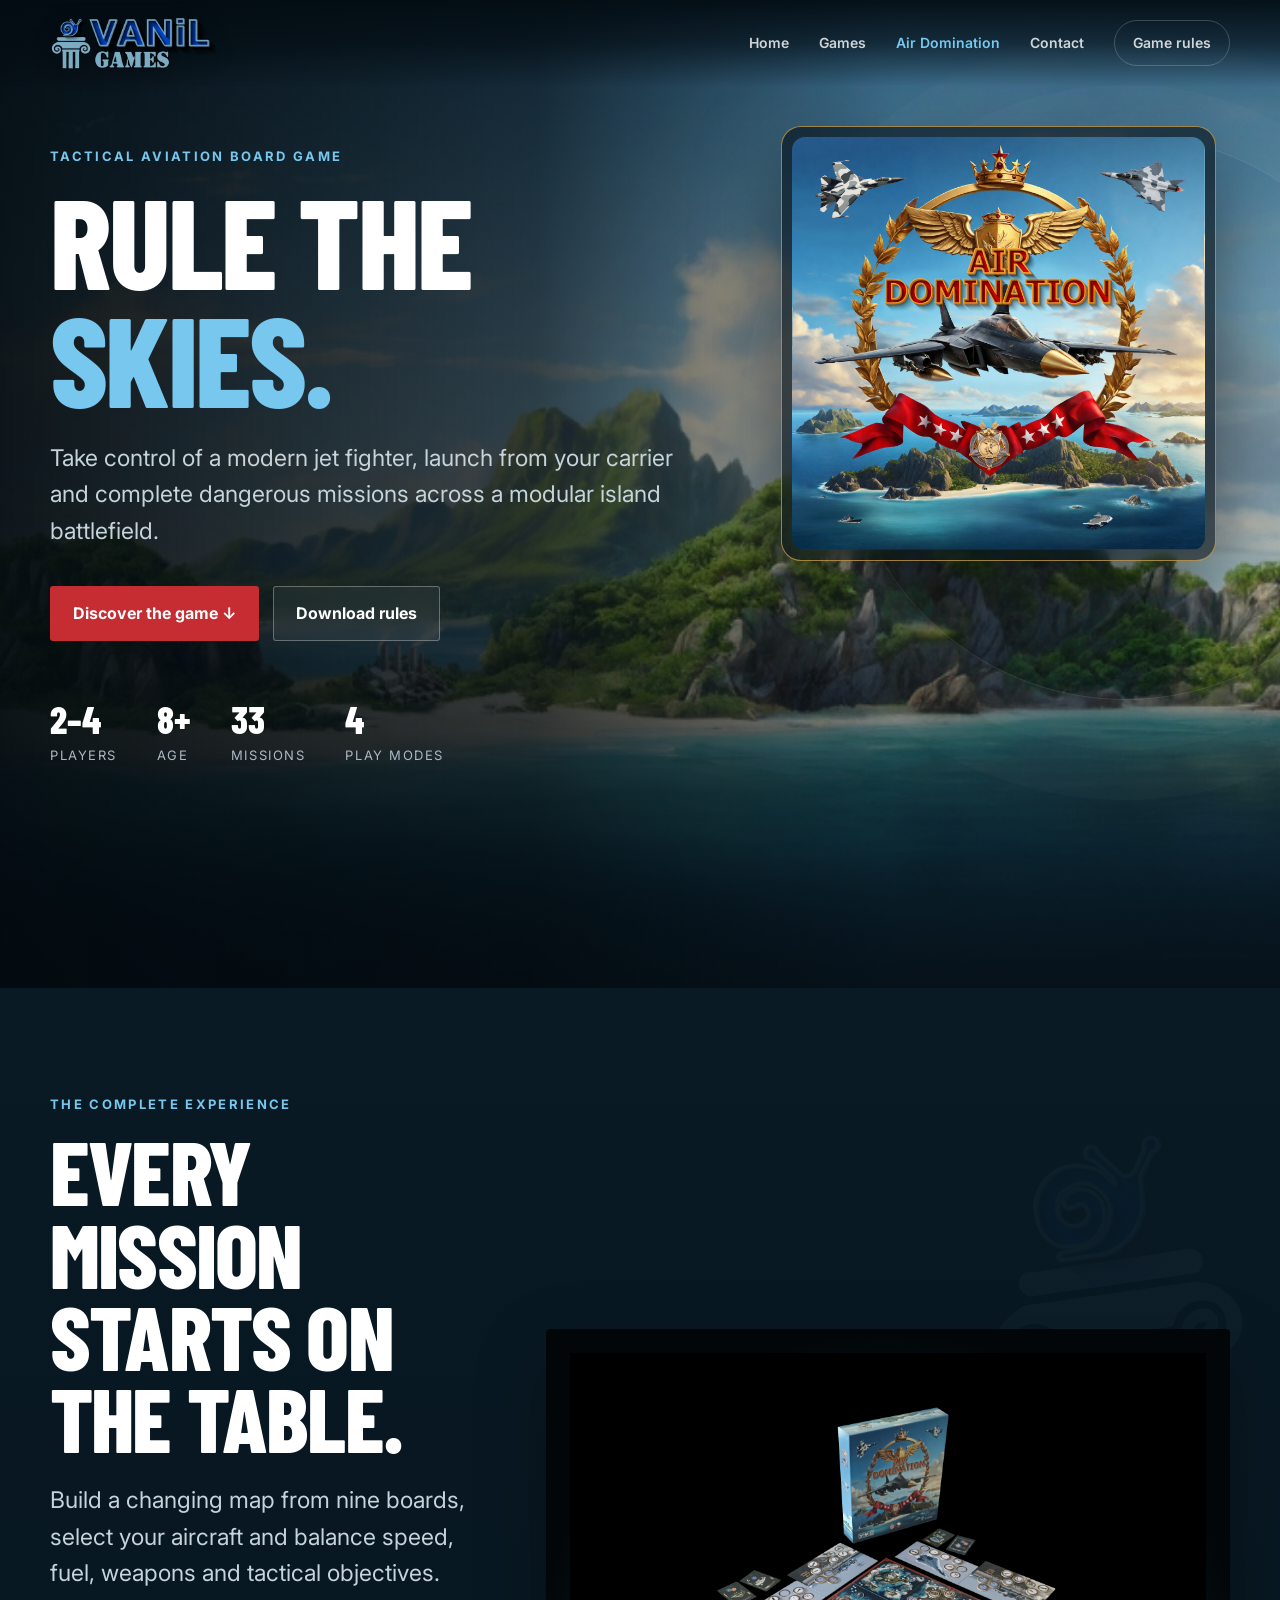
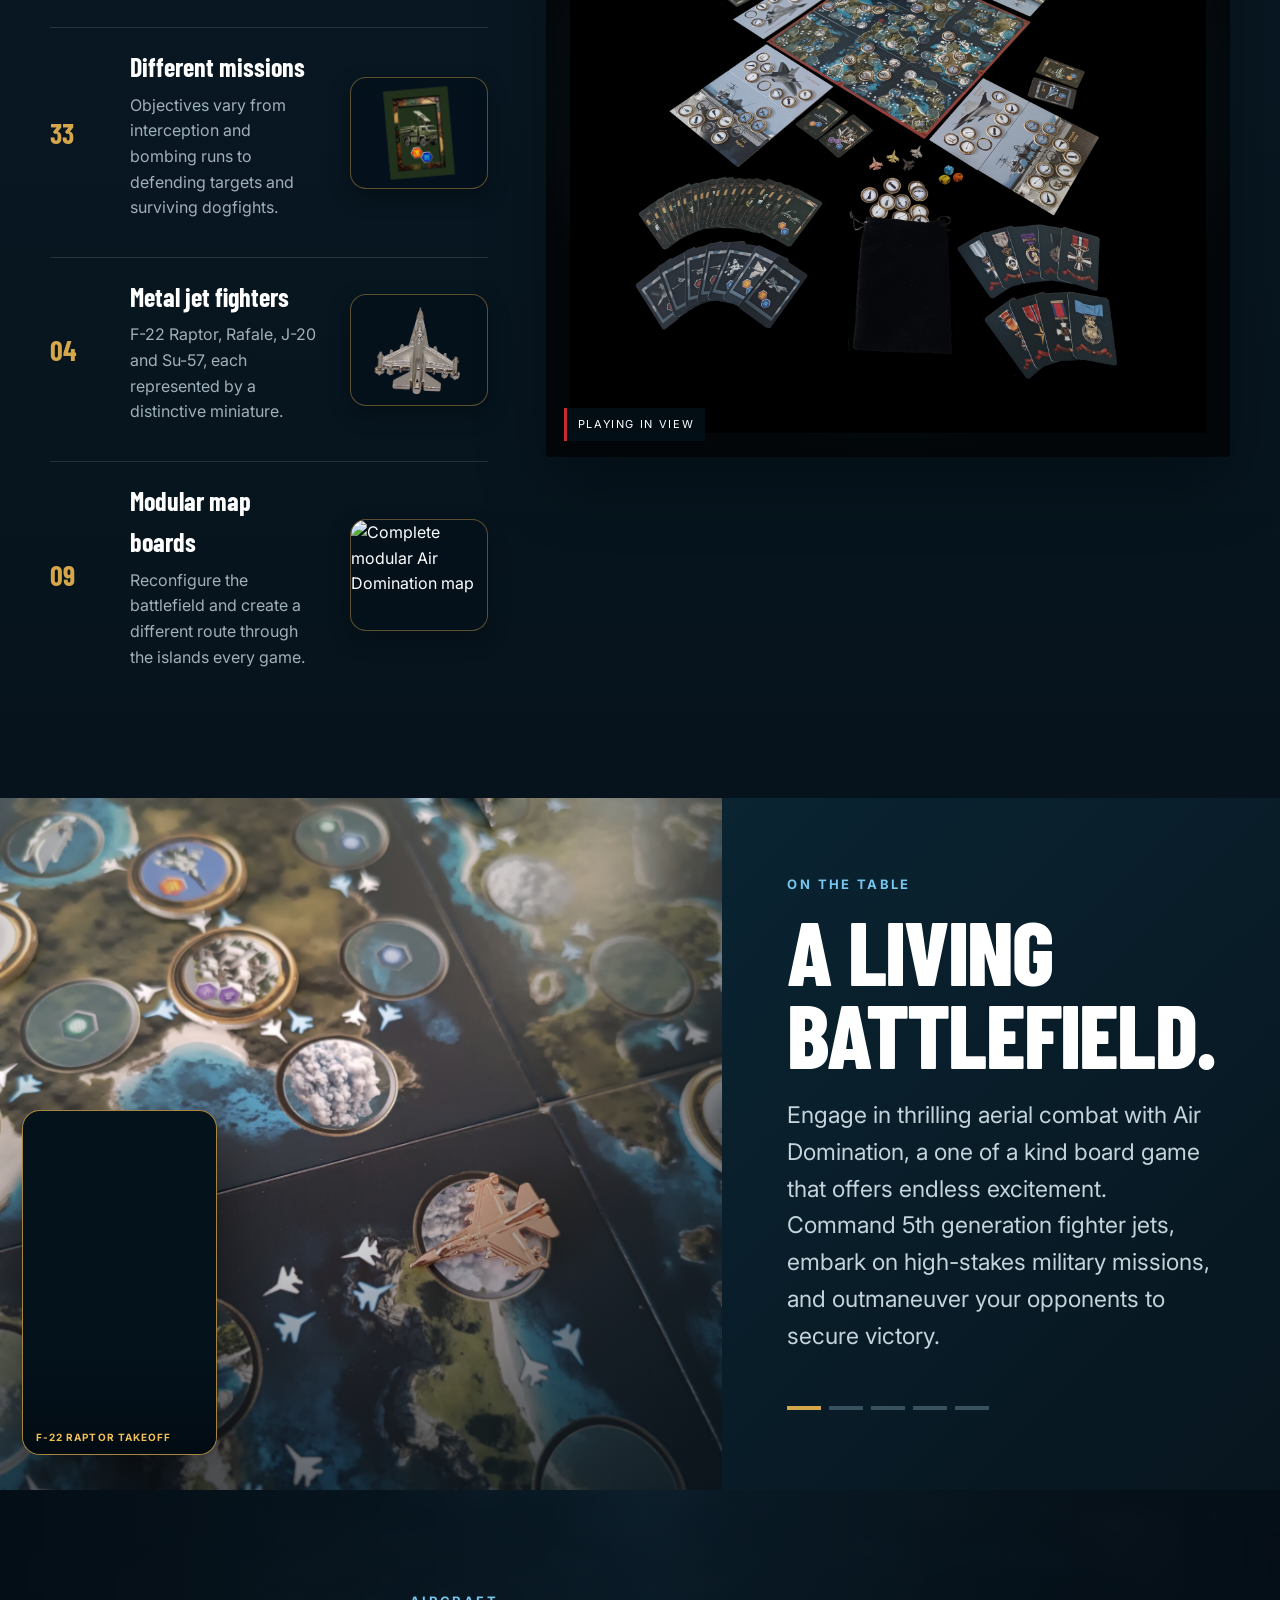
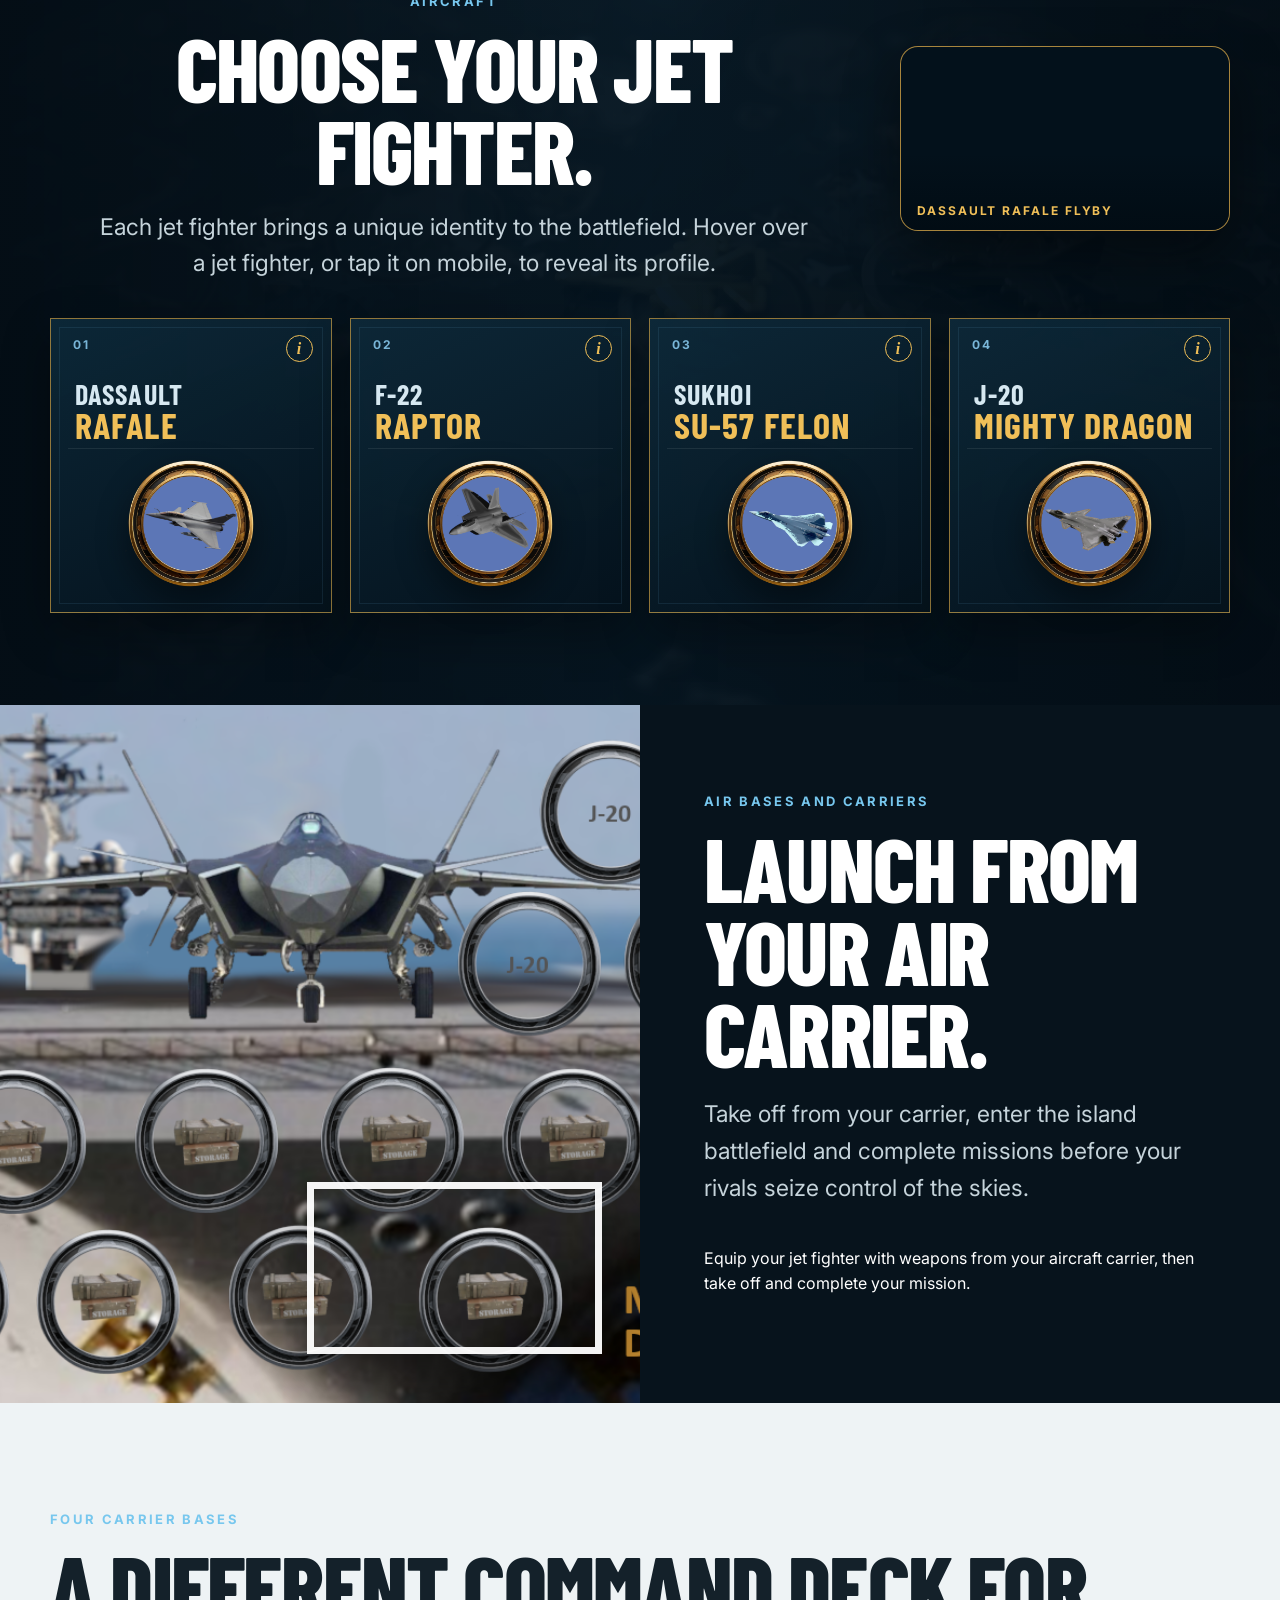
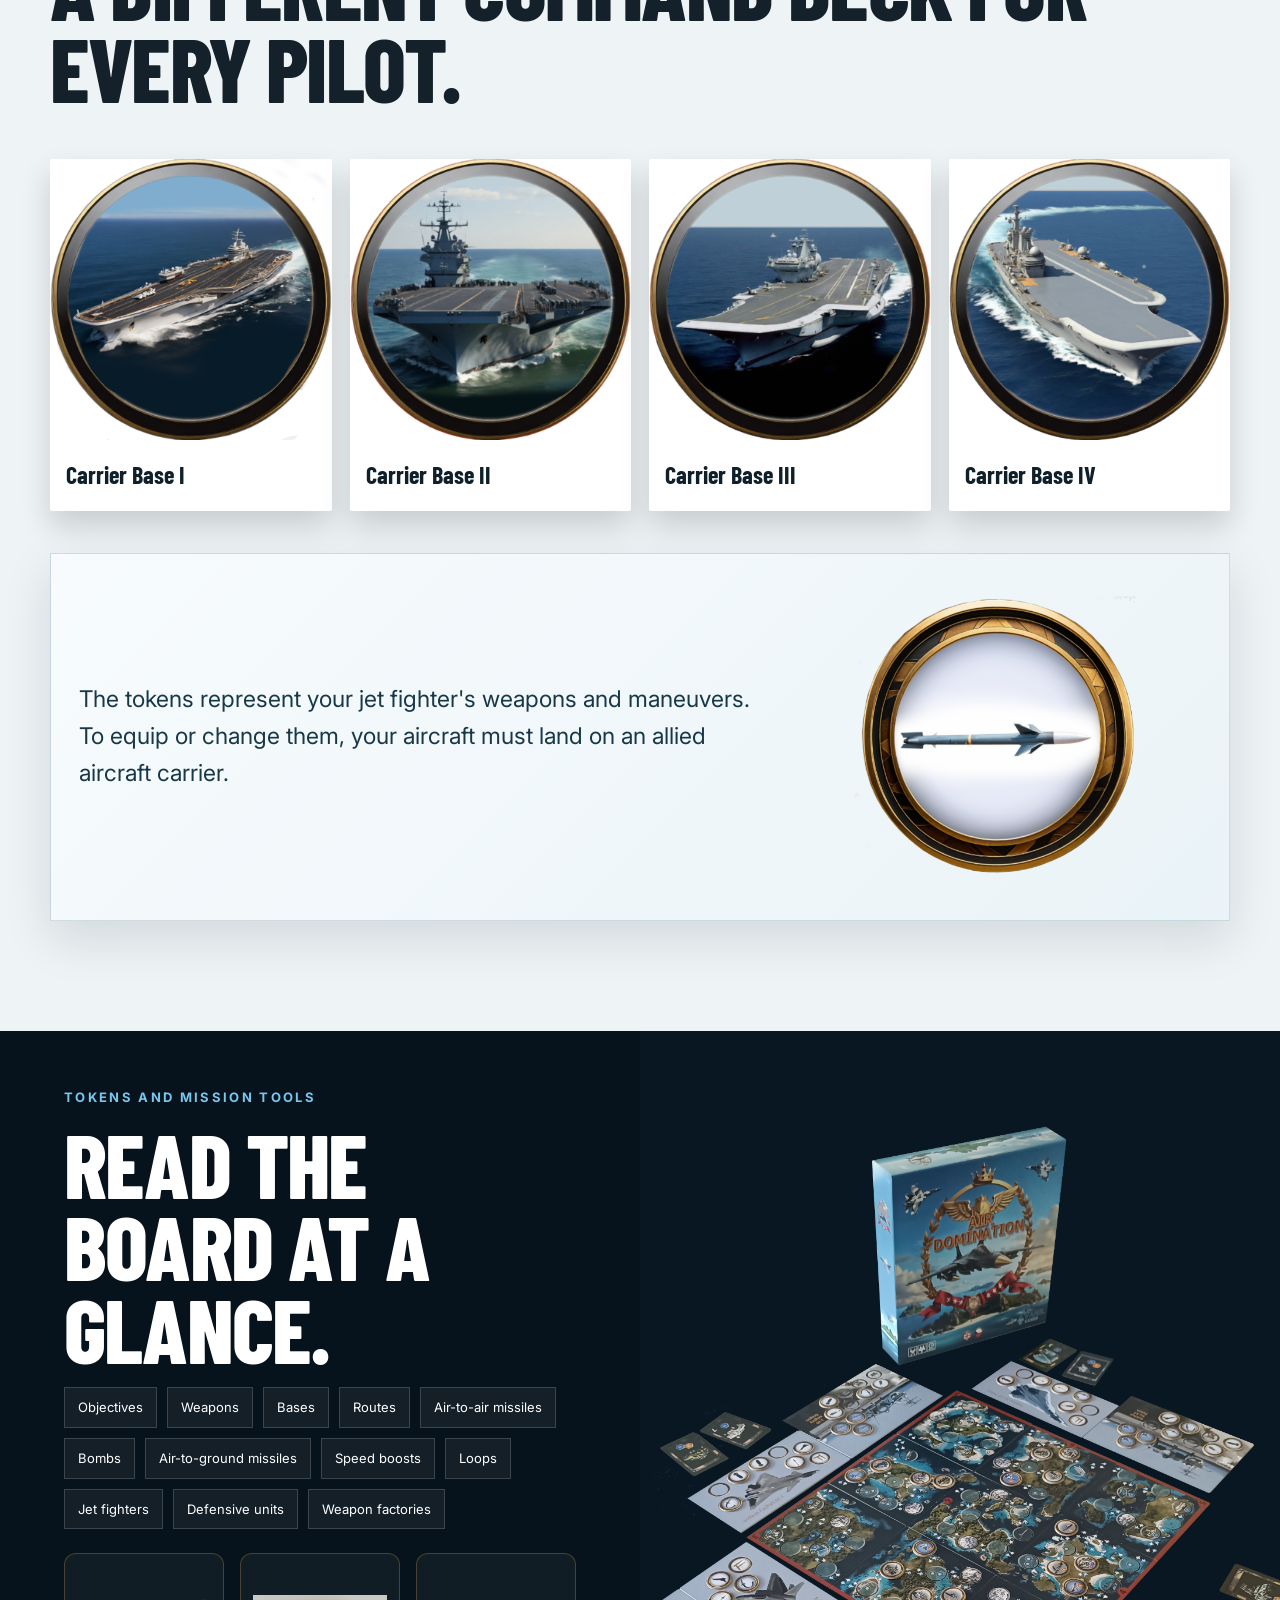
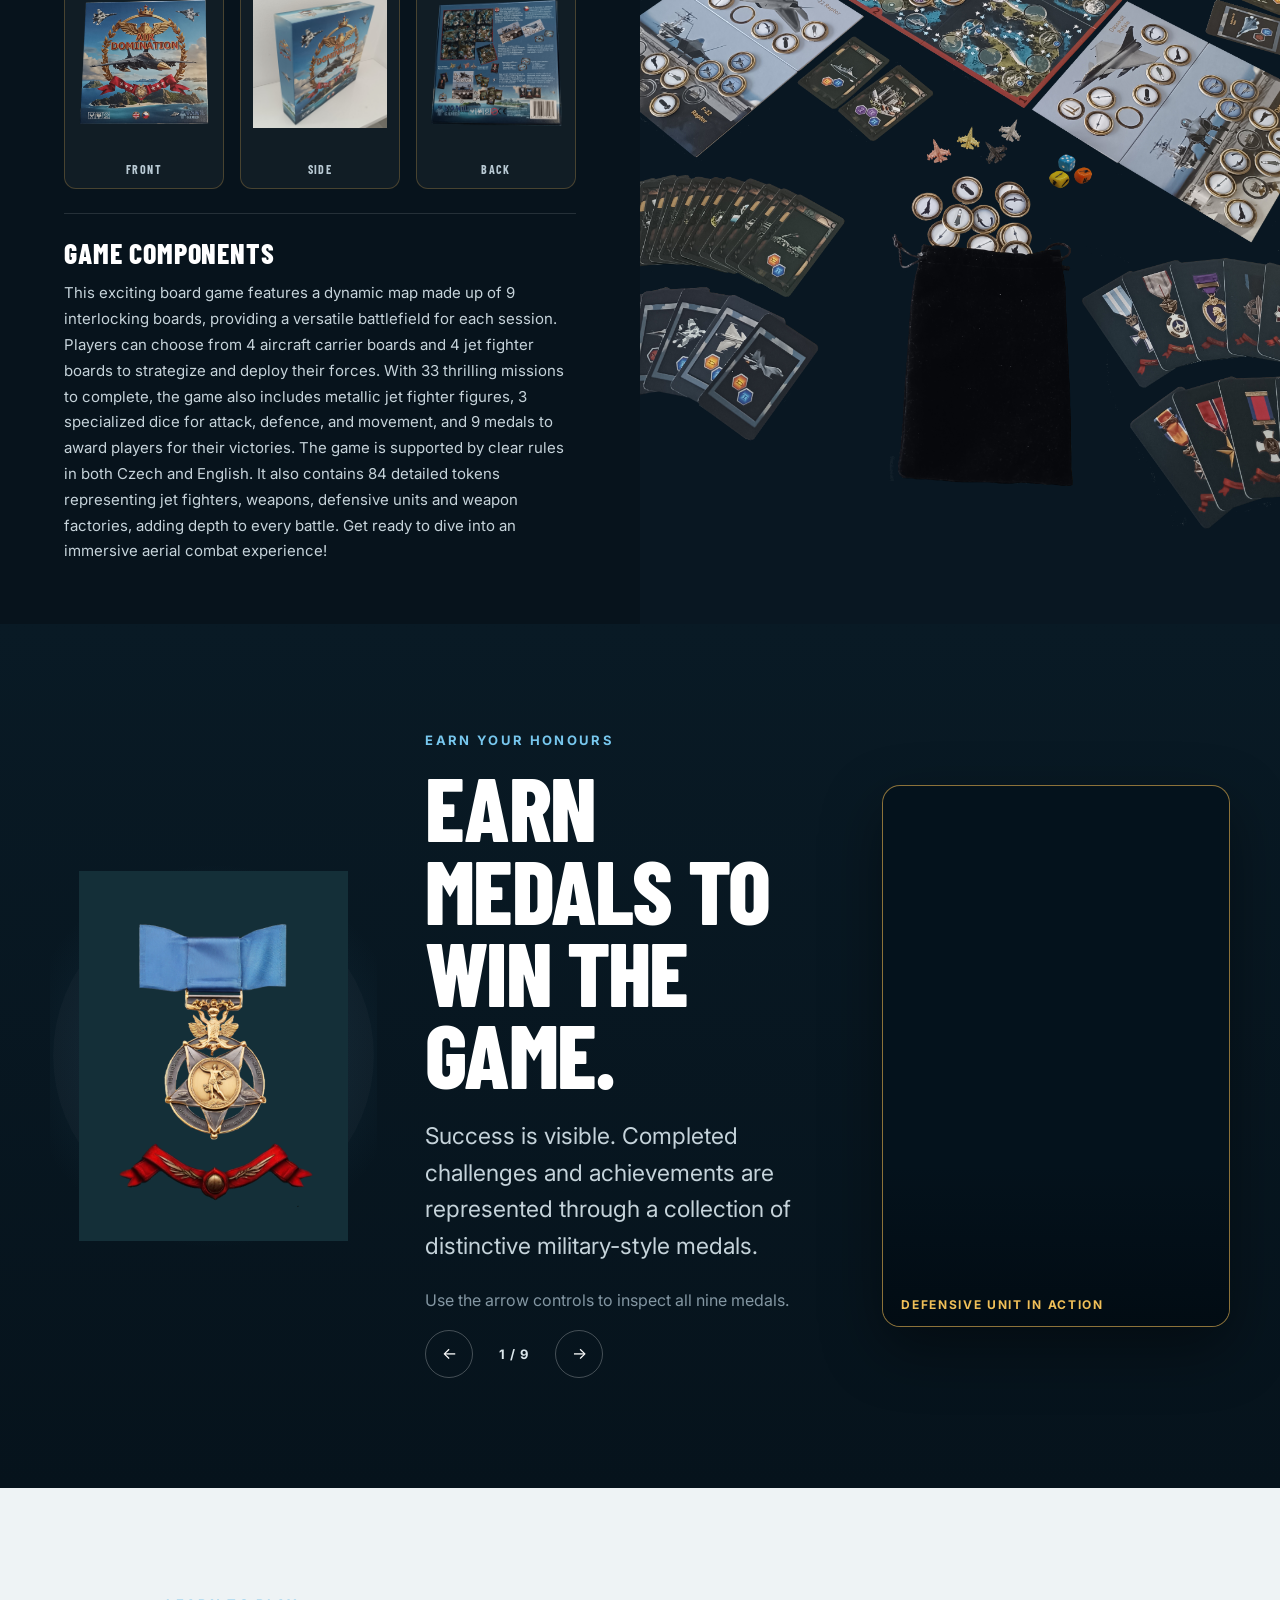
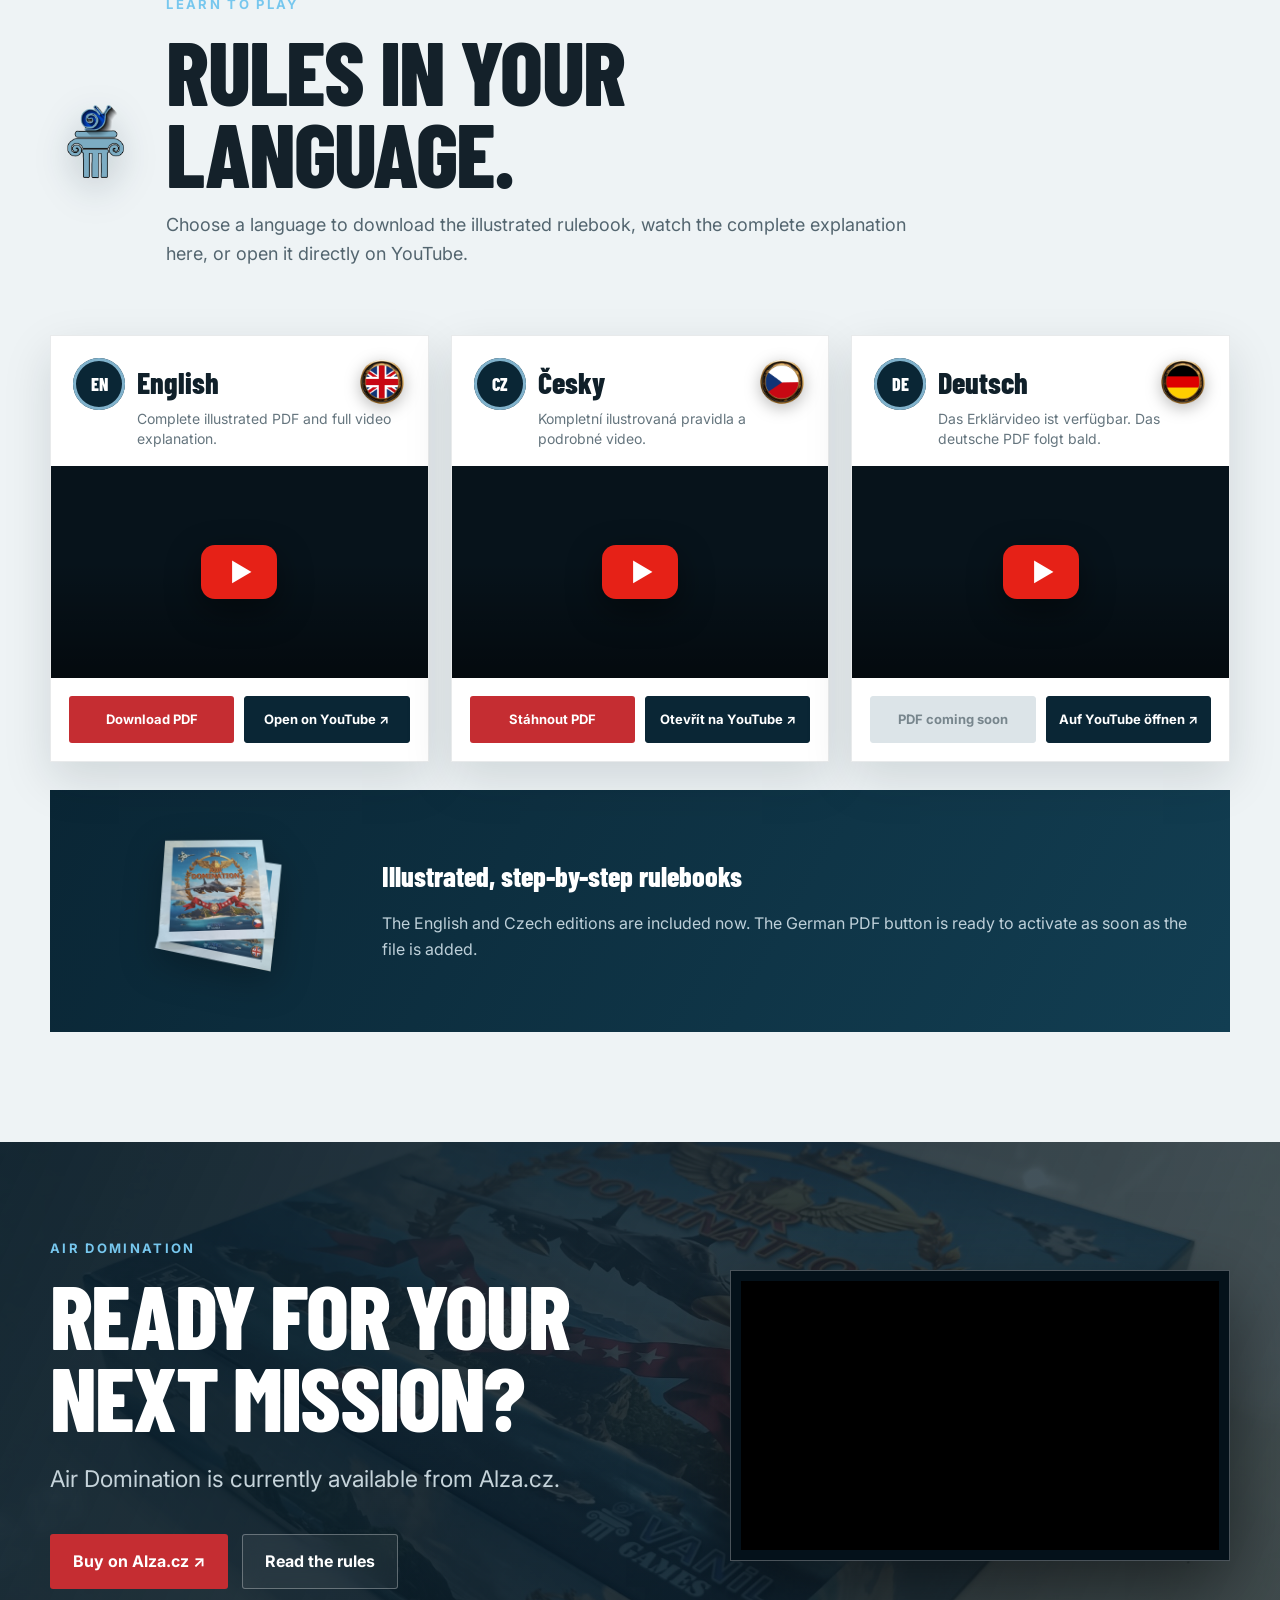
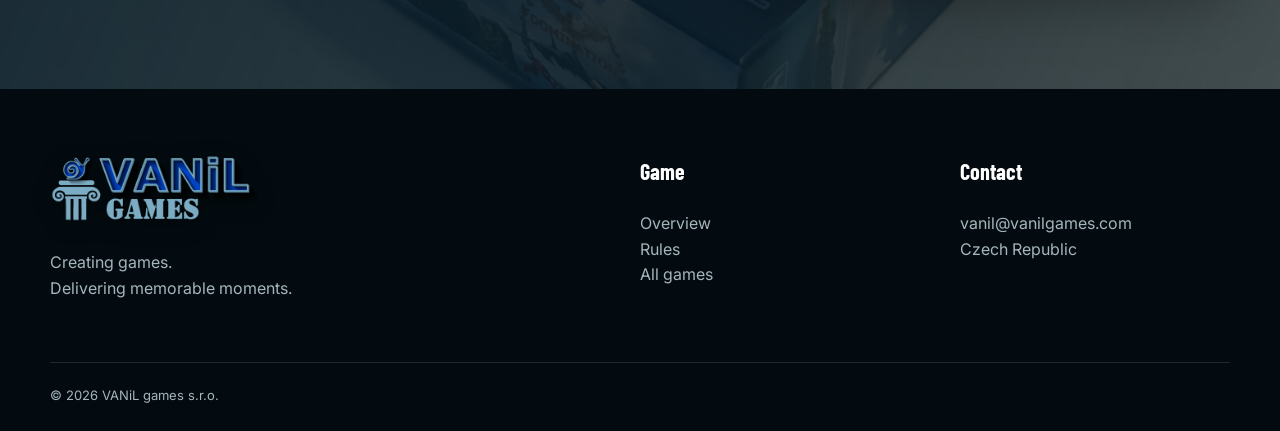
==== air-domination.html @ 3bc26226 "First version of VANiL Games website" ====
<!doctype html><html lang="en"><head><meta charset="utf-8"><meta name="viewport" content="width=device-width,initial-scale=1"><meta name="description" content="Air Domination tactical aviation board game by VANiL Games."><title>Air Domination — VANiL Games</title><link rel="stylesheet" href="styles.css"><script defer src="script.js"></script></head><body>
<header class="site-header"><nav class="nav container"><a class="brand" href="index.html" aria-label="VANiL Games home"><img class="brand-logo" src="assets/images/vanil-logo-wide.png" alt="VANiL Games"></a><button class="menu-toggle" aria-label="Open menu">☰</button><div class="nav-links"><a href="index.html">Home</a><a href="games.html">Games</a><a class="active" href="air-domination.html">Air Domination</a><a href="contact.html">Contact</a><a class="nav-cta" href="#rules">Game rules</a></div></nav></header>
<main>
<section class="hero air-hero"><div class="hero-bg"><img src="assets/images/efko-side-flight.png" alt="Air Domination island flight artwork"></div><div class="hero-cover-frame reveal"><img src="assets/images/cover-air-domination.png" alt="Air Domination game logo and cover artwork"></div><div class="container hero-inner"><div class="hero-copy reveal"><div class="eyebrow">Tactical aviation board game</div><h1 class="display xl">Rule the <span>skies.</span></h1><p class="lead">Take control of a modern jet fighter, launch from your carrier and complete dangerous missions across a modular island battlefield.</p><div class="actions"><a class="btn btn-primary" href="#experience">Discover the game ↓</a><a class="btn btn-ghost" href="#rules">Download rules</a></div><div class="hero-stats"><div class="hero-stat"><strong>2–4</strong><span>Players</span></div><div class="hero-stat"><strong>8+</strong><span>Age</span></div><div class="hero-stat"><strong>33</strong><span>Missions</span></div><div class="hero-stat"><strong>4</strong><span>Play modes</span></div></div></div></div></section>

<section class="section dark" id="experience"><img class="section-watermark" src="assets/images/vanil-logo-icon.png" alt=""><div class="container"><div class="split"><div class="reveal"><div class="eyebrow">The complete experience</div><h2 class="display lg">Every mission starts on the table.</h2><p class="lead">Build a changing map from nine boards, select your aircraft and balance speed, fuel, weapons and tactical objectives.</p><div class="numbered-list"><div class="numbered-item"><strong>33</strong><div><h3>Different missions</h3><p>Objectives vary from interception and bombing runs to defending targets and surviving dogfights.</p></div><div class="stat-visual mission-visual" aria-label="Rotating Air Domination mission card"><img class="mission-card-spin" src="assets/images/mission-card-20.png" alt="Air Domination mission card"></div></div><div class="numbered-item"><strong>04</strong><div><h3>Metal jet fighters</h3><p>F-22 Raptor, Rafale, J-20 and Su-57, each represented by a distinctive miniature.</p></div><div class="stat-visual jet-rotator" aria-label="Four metal jet fighter miniatures"><img class="stat-frame active" src="assets/images/jet-gold.png" alt="Gold metal jet fighter"><img class="stat-frame" src="assets/images/jet-silver.png" alt="Silver metal jet fighter"><img class="stat-frame" src="assets/images/jet-bronze.png" alt="Bronze metal jet fighter"><img class="stat-frame" src="assets/images/jet-black.png" alt="Black metal jet fighter"></div></div><div class="numbered-item"><strong>09</strong><div><h3>Modular map boards</h3><p>Reconfigure the battlefield and create a different route through the islands every game.</p></div><div class="stat-visual map-visual"><img src="assets/images/full-map-extract.png" alt="Complete modular Air Domination map"></div></div></div></div><div class="video-stage reveal"><video data-autoplay muted loop playsinline poster="assets/images/full-game.png"><source src="assets/video/air-domination-mix.mp4" type="video/mp4"></video></div></div></div></section>

<section class="gallery-section"><div class="gallery-grid"><div class="slider" aria-label="Air Domination photo gallery"><div class="slide active"><img src="assets/images/gallery-1.jpg" alt="Air Domination board detail"></div><div class="slide"><img src="assets/images/gallery-2.jpg" alt="Air Domination jet fighters"></div><div class="slide"><img src="assets/images/gallery-3.jpg" alt="Air Domination aircraft encounter"></div><div class="slide"><img src="assets/images/gallery-4.jpg" alt="Air Domination map close-up"></div><div class="slide"><img src="assets/images/gallery-5.jpg" alt="Air Domination aircraft close-up"></div><div class="battlefield-video-overlay"><video data-autoplay muted loop playsinline aria-label="Air Domination defensive unit animation"><source src="assets/video/defensive-unit.mp4" type="video/mp4"></video><span>F-22 Raptor Takeoff</span></div></div><div class="gallery-copy"><div class="eyebrow">On the table</div><h2 class="display lg">A living battlefield.</h2><p class="lead">Engage in thrilling aerial combat with Air Domination, a one of a kind board game that offers endless excitement. Command 5th generation fighter jets, embark on high-stakes military missions, and outmaneuver your opponents to secure victory.</p><div class="dots"><button class="dot active" aria-label="Photo 1"></button><button class="dot" aria-label="Photo 2"></button><button class="dot" aria-label="Photo 3"></button><button class="dot" aria-label="Photo 4"></button><button class="dot" aria-label="Photo 5"></button></div></div></div></section>

<section class="fighter-section" aria-labelledby="fighter-title"><div class="fighter-backdrop"><img src="assets/images/gallery-3.jpg" alt="Metal fighter aircraft facing each other on the Air Domination board"></div><div class="container fighter-inner"><div class="fighter-heading-row"><div class="fighter-heading reveal"><div class="eyebrow">Aircraft</div><h2 class="display lg" id="fighter-title">Choose your jet fighter.</h2><p class="lead">Each jet fighter brings a unique identity to the battlefield. Hover over a jet fighter, or tap it on mobile, to reveal its profile.</p></div><div class="fighter-heading-video reveal"><video data-autoplay muted loop playsinline aria-label="Air Domination fighter aircraft video"><source src="assets/video/aircraft.mp4" type="video/mp4"></video><span>Dassault Rafale Flyby</span></div></div><div class="fighter-grid">
<article class="fighter-card reveal" tabindex="0"><span class="fighter-number">01</span><h3>Dassault<br><strong>Rafale</strong></h3><span class="fighter-info" aria-hidden="true">i</span><div class="fighter-token"><img src="assets/images/fighter-token-rafale.png" alt="Dassault Rafale token"></div><div class="fighter-profile"><h4>Dassault Rafale</h4><p>The French Dassault Rafale is a versatile fourth-generation+ multirole fighter aircraft. Renowned for its agility, precision and operational flexibility, it excels in air and ground operations and is a strong player in modern warfare.</p></div></article>
<article class="fighter-card reveal" tabindex="0"><span class="fighter-number">02</span><h3>F-22<br><strong>Raptor</strong></h3><span class="fighter-info" aria-hidden="true">i</span><div class="fighter-token"><img src="assets/images/fighter-token-f22.png" alt="F-22 Raptor token"></div><div class="fighter-profile"><h4>F-22 Raptor</h4><p>The American F-22 Raptor is an unrivalled stealth fighter, known for exceptional manoeuvrability, sustained supersonic flight and superior avionics. It is proficient in air and ground combat and a symbol of fifth-generation superiority.</p></div></article>
<article class="fighter-card reveal" tabindex="0"><span class="fighter-number">03</span><h3>Sukhoi<br><strong>Su-57 Felon</strong></h3><span class="fighter-info" aria-hidden="true">i</span><div class="fighter-token"><img src="assets/images/fighter-token-su57.png" alt="Sukhoi Su-57 token"></div><div class="fighter-profile"><h4>Sukhoi Su-57 Felon</h4><p>The Russian Sukhoi Su-57 Felon brings advanced stealth technology, supercruise and superior manoeuvrability to the battlefield. This fifth-generation machine is designed for a wide range of missions and is a potent adversary.</p></div></article>
<article class="fighter-card reveal" tabindex="0"><span class="fighter-number">04</span><h3>J-20<br><strong>Mighty Dragon</strong></h3><span class="fighter-info" aria-hidden="true">i</span><div class="fighter-token"><img src="assets/images/fighter-token-j20.png" alt="J-20 Mighty Dragon token"></div><div class="fighter-profile"><h4>J-20 Mighty Dragon</h4><p>The Chinese J-20 Mighty Dragon combines stealth, high speed and advanced avionics. Designed to compete with the best in the air, this fifth-generation fighter is a symbol of the growing strength of the Chinese Air Force.</p></div></article>
</div></div></section>

<section class="feature-slice reverse carrier-launch-slice"><div class="slice-copy"><div class="eyebrow">Air bases and carriers</div><h2 class="display lg">Launch from your air carrier.</h2><p class="lead">Take off from your carrier, enter the island battlefield and complete missions before your rivals seize control of the skies.</p><p>Equip your jet fighter with weapons from your aircraft carrier, then take off and complete your mission.</p></div><div class="slice-media carrier-gallery-wrap"><div class="carrier-gallery" aria-label="Aircraft carrier command boards"><img class="carrier-gallery-image active" src="assets/images/carrier-deck-j20.png" alt="J-20 Mighty Dragon aircraft carrier board"><img class="carrier-gallery-image" src="assets/images/carrier-deck-rafale.png" alt="Dassault Rafale aircraft carrier board"><img class="carrier-gallery-image" src="assets/images/carrier-deck-su57.png" alt="Sukhoi Su-57 aircraft carrier board"><img class="carrier-gallery-image" src="assets/images/carrier-deck-f22.png" alt="F-22 Raptor aircraft carrier board"></div><div class="floating-video"><video data-autoplay muted loop playsinline><source src="assets/video/carriers.mp4" type="video/mp4"></video></div></div></section>

<section class="section light"><div class="container"><div class="eyebrow">Four carrier bases</div><h2 class="display lg">A different command deck for every pilot.</h2><div class="carrier-grid"><article class="carrier-card reveal"><img src="assets/images/carrier-1.png" alt="Carrier base one"><div><h3>Carrier Base I</h3></div></article><article class="carrier-card reveal"><img src="assets/images/carrier-2.jpg" alt="Carrier base two"><div><h3>Carrier Base II</h3></div></article><article class="carrier-card reveal"><img src="assets/images/carrier-3.jpg" alt="Carrier base three"><div><h3>Carrier Base III</h3></div></article><article class="carrier-card reveal"><img src="assets/images/carrier-4.jpg" alt="Carrier base four"><div><h3>Carrier Base IV</h3></div></article></div><div class="weapon-feature reveal"><div class="weapon-copy"><p class="lead">The tokens represent your jet fighter's weapons and maneuvers. To equip or change them, your aircraft must land on an allied aircraft carrier.</p></div><div class="weapon-gallery" aria-label="Jet fighter weapons and maneuvers"><img class="weapon-gallery-image active" src="assets/images/weapon-turn.png" alt="Turn maneuver token"><img class="weapon-gallery-image" src="assets/images/weapon-air-to-air.png" alt="Air-to-air missile token"><img class="weapon-gallery-image" src="assets/images/weapon-air-to-surface.png" alt="Air-to-surface missile token"><img class="weapon-gallery-image" src="assets/images/weapon-bomb.png" alt="Bomb token"><img class="weapon-gallery-image" src="assets/images/weapon-bullets.png" alt="Machine gun bullets token"><img class="weapon-gallery-image" src="assets/images/weapon-speed.png" alt="Speed boost token"></div></div></div></section>

<section class="feature-slice board-glance-slice"><div class="slice-copy"><div class="eyebrow">Tokens and mission tools</div><h2 class="display lg">Read the board at a glance.</h2><div class="chip-row component-chips"><span class="chip">Objectives</span><span class="chip">Weapons</span><span class="chip">Bases</span><span class="chip">Routes</span><span class="chip">Air-to-air missiles</span><span class="chip">Bombs</span><span class="chip">Air-to-ground missiles</span><span class="chip">Speed boosts</span><span class="chip">Loops</span><span class="chip">Jet fighters</span><span class="chip">Defensive units</span><span class="chip">Weapon factories</span></div><div class="box-views" aria-label="Air Domination box views"><figure><img src="assets/images/box-front.png" alt="Front of the Air Domination box"><figcaption>Front</figcaption></figure><figure><img src="assets/images/box-side.png" alt="Side view of the Air Domination box"><figcaption>Side</figcaption></figure><figure><img src="assets/images/box-back.png" alt="Back of the Air Domination box"><figcaption>Back</figcaption></figure></div><div class="game-components-copy"><h3>Game components</h3><p>This exciting board game features a dynamic map made up of 9 interlocking boards, providing a versatile battlefield for each session. Players can choose from 4 aircraft carrier boards and 4 jet fighter boards to strategize and deploy their forces. With 33 thrilling missions to complete, the game also includes metallic jet fighter figures, 3 specialized dice for attack, defence, and movement, and 9 medals to award players for their victories. The game is supported by clear rules in both Czech and English. It also contains 84 detailed tokens representing jet fighters, weapons, defensive units and weapon factories, adding depth to every battle. Get ready to dive into an immersive aerial combat experience!</p></div></div><div class="slice-media"><img src="assets/images/full-game.png" alt="Air Domination components"></div></section>

<section class="section dark"><div class="container medal-stage"><div class="medal-media reveal"><div class="medal-view"><img class="medal active" src="assets/images/medal-01.png" alt="Air Domination medal 1"><img class="medal" src="assets/images/medal-02.png" alt="Air Domination medal 2"><img class="medal" src="assets/images/medal-03.png" alt="Air Domination medal 3"><img class="medal" src="assets/images/medal-04.png" alt="Air Domination medal 4"><img class="medal" src="assets/images/medal-05.png" alt="Air Domination medal 5"><img class="medal" src="assets/images/medal-06.png" alt="Air Domination medal 6"><img class="medal" src="assets/images/medal-07.png" alt="Air Domination medal 7"><img class="medal" src="assets/images/medal-08.png" alt="Air Domination medal 8"><img class="medal" src="assets/images/medal-09.png" alt="Air Domination medal 9"></div></div><div class="reveal medal-copy"><div class="eyebrow">Earn your honours</div><h2 class="display lg">Earn Medals to win the game.</h2><p class="lead">Success is visible. Completed challenges and achievements are represented through a collection of distinctive military-style medals.</p><p class="muted">Use the arrow controls to inspect all nine medals.</p><div class="medal-controls"><button class="round-btn" data-medal-prev aria-label="Previous medal">←</button><span class="medal-counter" aria-live="polite">1 / 9</span><button class="round-btn" data-medal-next aria-label="Next medal">→</button></div></div><div class="medal-token-video reveal"><video data-autoplay muted loop playsinline aria-label="Air Domination defensive unit in action"><source src="assets/video/tokens.mp4" type="video/mp4"></video><span>Defensive Unit in action</span></div></div></section>

<section class="section light" id="rules"><div class="container"><div class="rules-heading reveal"><img class="section-logo" src="assets/images/vanil-logo-icon.png" alt="VANiL Games emblem"><div><div class="eyebrow">Learn to play</div><h2 class="display lg">Rules in your language.</h2><p class="rules-intro">Choose a language to download the illustrated rulebook, watch the complete explanation here, or open it directly on YouTube.</p></div></div><div class="language-grid">
<article class="language-card reveal"><div class="language-card-top"><span class="language-code">EN</span><div class="language-copy"><div class="language-title-row"><h3>English</h3><img class="language-flag-image" src="assets/images/flag-en.png" alt="United Kingdom flag"></div><p>Complete illustrated PDF and full video explanation.</p></div></div><div class="youtube-lite" data-youtube-id="e5S8MDk8rB0" data-start="5" data-title="Air Domination rules explained in English"><button type="button" class="youtube-play" aria-label="Play Air Domination rules explained in English"><span>▶</span></button></div><div class="language-actions"><a class="btn btn-primary" href="assets/rules/air-domination-rules-en.pdf" download>Download PDF</a><a class="btn btn-dark" href="https://www.youtube.com/watch?v=e5S8MDk8rB0&t=5s" target="_blank" rel="noopener">Open on YouTube ↗</a></div></article>
<article class="language-card reveal"><div class="language-card-top"><span class="language-code">CZ</span><div class="language-copy"><div class="language-title-row"><h3>Česky</h3><img class="language-flag-image" src="assets/images/flag-cz.png" alt="Czech flag"></div><p>Kompletní ilustrovaná pravidla a podrobné video.</p></div></div><div class="youtube-lite" data-youtube-id="kkecQesIRDw" data-start="12" data-title="Pravidla Air Domination v češtině"><button type="button" class="youtube-play" aria-label="Přehrát pravidla Air Domination v češtině"><span>▶</span></button></div><div class="language-actions"><a class="btn btn-primary" href="assets/rules/air-domination-rules-cs.pdf" download>Stáhnout PDF</a><a class="btn btn-dark" href="https://www.youtube.com/watch?v=kkecQesIRDw&t=12s" target="_blank" rel="noopener">Otevřít na YouTube ↗</a></div></article>
<article class="language-card reveal"><div class="language-card-top"><span class="language-code">DE</span><div class="language-copy"><div class="language-title-row"><h3>Deutsch</h3><img class="language-flag-image" src="assets/images/flag-german.png" alt="German flag"></div><p>Das Erklärvideo ist verfügbar. Das deutsche PDF folgt bald.</p></div></div><div class="youtube-lite" data-youtube-id="qBclu_pBNuQ" data-start="27" data-title="Air Domination Spielregeln auf Deutsch"><button type="button" class="youtube-play" aria-label="Air Domination Spielregeln auf Deutsch abspielen"><span>▶</span></button></div><div class="language-actions"><span class="btn btn-disabled" aria-disabled="true">PDF coming soon</span><a class="btn btn-dark" href="https://www.youtube.com/watch?v=qBclu_pBNuQ&t=27s" target="_blank" rel="noopener">Auf YouTube öffnen ↗</a></div></article>
</div><div class="rules-preview-band reveal"><img src="assets/images/rules-preview.png" alt="Air Domination English and Czech printed rulebooks"><div><strong>Illustrated, step-by-step rulebooks</strong><p>The English and Czech editions are included now. The German PDF button is ready to activate as soon as the file is added.</p></div></div></div></section>

<section class="cta"><div class="container cta-mission-grid"><div class="cta-box reveal"><div class="eyebrow">Air Domination</div><h2 class="display lg">Ready for your next mission?</h2><p class="lead">Air Domination is currently available from Alza.cz.</p><div class="actions"><a class="btn btn-primary" href="https://www.alza.cz/EN/toys/air-domination-d12992127.htm?evt=ac&amp;pos=3&amp;sqid=Algolia_a0263448430db88e4d6acb24caf580e8" target="_blank" rel="noopener noreferrer">Buy on Alza.cz ↗</a><a class="btn btn-ghost" href="#rules">Read the rules</a></div></div><div class="cta-hover-video reveal"><video data-autoplay muted loop playsinline aria-label="VANiL Games Air Domination animation"><source src="assets/video/vanil-hover.mp4" type="video/mp4"></video></div></div></section>
</main>
<footer class="footer"><div class="container"><div class="footer-grid"><div><a class="brand" href="index.html" aria-label="VANiL Games home"><img class="brand-logo" src="assets/images/vanil-logo-wide.png" alt="VANiL Games"></a><p>Creating games.<br>Delivering memorable moments.</p></div><div><h3>Game</h3><p><a href="#experience">Overview</a><br><a href="#rules">Rules</a><br><a href="games.html">All games</a></p></div><div><h3>Contact</h3><p><a href="mailto:vanil@vanilgames.com">vanil@vanilgames.com</a><br>Czech Republic</p></div></div><div class="copyright">© <span data-year></span> VANiL games s.r.o.</div></div></footer></body></html>
---- styles.css ----
@import url('https://fonts.googleapis.com/css2?family=Barlow+Condensed:wght@500;600;700;800&family=Inter:wght@400;500;600;700&display=swap');

:root{--ink:#07131c;--navy:#0b2230;--navy2:#102f41;--sky:#77c7ee;--cyan:#36b6df;--gold:#d6a64b;--red:#c52d32;--paper:#eef3f5;--white:#fff;--muted:#9fb1bc;--line:rgba(255,255,255,.12);--shadow:0 24px 70px rgba(0,0,0,.28)}
*{box-sizing:border-box}html{scroll-behavior:smooth}body{margin:0;background:var(--ink);color:var(--white);font-family:Inter,Arial,sans-serif;line-height:1.6;overflow-x:hidden}img,video{display:block;max-width:100%}a{color:inherit;text-decoration:none}button{font:inherit}.container{width:min(1180px,calc(100% - 40px));margin:auto}.section{padding:110px 0;position:relative}.section.light{background:var(--paper);color:#14212a}.section.dark{background:linear-gradient(180deg,#091a25,#06131c)}.eyebrow{font:700 13px/1 Inter;letter-spacing:.18em;text-transform:uppercase;color:var(--sky);margin-bottom:18px}.display{font-family:'Barlow Condensed',sans-serif;font-weight:800;letter-spacing:-.02em;line-height:.92;text-transform:uppercase;margin:0}.display.xl{font-size:clamp(68px,10vw,150px)}.display.lg{font-size:clamp(48px,7vw,92px)}h2,h3{font-family:'Barlow Condensed',sans-serif}.lead{font-size:clamp(18px,2vw,23px);color:#c5d3da;max-width:720px}.muted{color:#8396a2}.gold{color:var(--gold)}

.site-header{position:fixed;inset:0 0 auto;z-index:100;background:linear-gradient(180deg,rgba(3,12,18,.94),rgba(3,12,18,.64),transparent);backdrop-filter:blur(5px)}.nav{height:86px;display:flex;align-items:center;justify-content:space-between}.brand{display:flex;gap:12px;align-items:center;font-family:'Barlow Condensed';font-weight:800;letter-spacing:.08em}.brand-mark{width:42px;height:42px;border:2px solid var(--gold);border-radius:50%;display:grid;place-items:center;position:relative}.brand-mark:after{content:'V';font-size:24px;color:var(--gold)}.nav-links{display:flex;align-items:center;gap:30px;font-weight:600;font-size:14px}.nav-links a{opacity:.8}.nav-links a:hover,.nav-links a.active{opacity:1;color:var(--sky)}.nav-cta{border:1px solid rgba(255,255,255,.25);padding:11px 18px;border-radius:999px}.menu-toggle{display:none;color:white;background:none;border:0;font-size:28px}

.hero{min-height:100vh;display:grid;align-items:end;position:relative;isolation:isolate;overflow:hidden}.hero-bg{position:absolute;inset:0;z-index:-3}.hero-bg img{width:100%;height:100%;object-fit:cover;object-position:center 42%;filter:saturate(.95) contrast(1.05)}.hero:before{content:'';position:absolute;inset:0;z-index:-2;background:linear-gradient(90deg,rgba(3,10,15,.95) 0%,rgba(3,10,15,.75) 38%,rgba(3,10,15,.15) 75%),linear-gradient(0deg,#07131c 0%,transparent 40%)}.hero:after{content:'';position:absolute;right:-10vw;top:15vh;width:44vw;height:44vw;border:1px solid rgba(255,255,255,.12);border-radius:50%;box-shadow:0 0 0 50px rgba(255,255,255,.025),0 0 0 100px rgba(255,255,255,.018);z-index:-1}.hero-inner{padding-top:150px;padding-bottom:90px}.hero-copy{max-width:730px}.hero .display span{display:block;color:var(--sky)}.actions{display:flex;gap:14px;flex-wrap:wrap;margin-top:36px}.btn{display:inline-flex;align-items:center;justify-content:center;gap:10px;padding:14px 22px;border-radius:3px;font-weight:700;border:1px solid transparent;transition:.25s}.btn-primary{background:var(--red);color:#fff}.btn-primary:hover{transform:translateY(-3px);box-shadow:0 12px 25px rgba(197,45,50,.3)}.btn-ghost{border-color:rgba(255,255,255,.3);background:rgba(255,255,255,.06);backdrop-filter:blur(10px)}.btn-ghost:hover{background:#fff;color:#07131c}.hero-stats{display:flex;gap:40px;margin-top:55px}.hero-stat strong{font:800 38px 'Barlow Condensed';display:block}.hero-stat span{font-size:13px;color:#aabac3;text-transform:uppercase;letter-spacing:.12em}

.split{display:grid;grid-template-columns:1.05fr .95fr;align-items:center;gap:80px}.media-frame{position:relative;border:1px solid rgba(255,255,255,.12);background:#071722;box-shadow:var(--shadow);overflow:hidden}.media-frame:before{content:'';position:absolute;inset:14px;border:1px solid rgba(214,166,75,.35);z-index:2;pointer-events:none}.media-frame img{width:100%;height:100%;object-fit:cover;transition:transform .8s cubic-bezier(.2,.8,.2,1)}.media-frame:hover img{transform:scale(1.045)}.media-tall{height:710px}.numbered-list{display:grid;gap:18px;margin-top:35px}.numbered-item{display:grid;grid-template-columns:54px 1fr;gap:18px;padding:18px 0;border-top:1px solid rgba(255,255,255,.12)}.numbered-item strong{font:700 28px 'Barlow Condensed';color:var(--gold)}.numbered-item h3{margin:0 0 5px;font-size:26px}.numbered-item p{margin:0;color:#9fb0ba}

.video-stage{border-radius:4px;overflow:hidden;position:relative;box-shadow:var(--shadow);background:#000}.video-stage video{width:100%;aspect-ratio:16/9;object-fit:cover}.video-stage:after{content:'PLAYING IN VIEW';position:absolute;left:18px;bottom:16px;font-size:11px;letter-spacing:.15em;background:rgba(5,18,26,.78);padding:8px 11px;border-left:3px solid var(--red)}

.gallery-section{background:#050f16;padding:0}.gallery-grid{display:grid;grid-template-columns:1.25fr .75fr;min-height:760px}.slider{position:relative;overflow:hidden}.slide{position:absolute;inset:0;opacity:0;transform:scale(1.04);transition:opacity 1s,transform 4s}.slide.active{opacity:1;transform:scale(1)}.slide img{width:100%;height:100%;object-fit:cover}.slide:after{content:'';position:absolute;inset:0;background:linear-gradient(90deg,transparent 50%,rgba(5,15,22,.5)),linear-gradient(0deg,rgba(5,15,22,.65),transparent 50%)}.gallery-copy{padding:80px 65px;display:flex;flex-direction:column;justify-content:center;background:linear-gradient(135deg,#0a2432,#07151e)}.dots{display:flex;gap:8px;margin-top:28px}.dot{width:34px;height:4px;border:0;background:#38515e;cursor:pointer}.dot.active{background:var(--gold)}

.feature-slice{display:grid;grid-template-columns:1fr 1fr;min-height:690px}.feature-slice.reverse .slice-copy{order:2}.feature-slice.reverse .slice-media{order:1}.slice-copy{padding:90px max(5vw,45px);display:flex;flex-direction:column;justify-content:center}.slice-media{position:relative;overflow:hidden;background:#091722}.slice-media>img{width:100%;height:100%;object-fit:cover;transition:transform .9s}.slice-media:hover>img{transform:scale(1.05)}.floating-video{position:absolute;right:6%;bottom:7%;width:min(46%,430px);border:7px solid rgba(255,255,255,.95);box-shadow:0 22px 60px rgba(0,0,0,.5);overflow:hidden;z-index:3}.floating-video video{width:100%;aspect-ratio:16/9;object-fit:cover}.chip-row{display:flex;flex-wrap:wrap;gap:10px;margin-top:30px}.chip{padding:9px 13px;border:1px solid rgba(255,255,255,.17);background:rgba(255,255,255,.05);font-size:13px}

.carrier-grid{display:grid;grid-template-columns:repeat(4,1fr);gap:18px;margin-top:50px}.carrier-card{background:white;color:#10202a;border-radius:2px;overflow:hidden;box-shadow:0 15px 30px rgba(0,0,0,.16);transition:.3s}.carrier-card:hover{transform:translateY(-9px)}.carrier-card img{aspect-ratio:1/1;object-fit:cover}.carrier-card div{padding:16px}.carrier-card h3{font-size:24px;margin:0}.carrier-card p{margin:3px 0 0;font-size:13px;color:#67757e}

.medal-stage{display:grid;grid-template-columns:.8fr 1.2fr;gap:80px;align-items:center}.medal-view{min-height:650px;display:grid;place-items:center;position:relative;background:radial-gradient(circle at center,rgba(77,164,205,.18),transparent 55%)}.medal-view:before{content:'';position:absolute;width:70%;aspect-ratio:1;border:1px solid rgba(255,255,255,.12);border-radius:50%;box-shadow:0 0 0 45px rgba(255,255,255,.025)}.medal{position:absolute;max-height:560px;max-width:82%;opacity:0;transform:translateY(15px) rotateY(25deg);transition:.65s}.medal.active{opacity:1;transform:translateY(0) rotateY(0)}.medal-controls{display:flex;gap:12px}.round-btn{width:48px;height:48px;border-radius:50%;border:1px solid rgba(255,255,255,.25);background:transparent;color:white;cursor:pointer}.round-btn:hover{background:white;color:#08151e}

.rules-layout{display:grid;grid-template-columns:.9fr 1.1fr;gap:70px;align-items:center}.rules-preview{filter:drop-shadow(0 25px 30px rgba(0,0,0,.25));transition:.5s}.rules-preview:hover{transform:rotate(-2deg) scale(1.02)}.rules-cards{display:grid;gap:14px}.rule-card{display:flex;align-items:center;justify-content:space-between;padding:22px 24px;background:white;border-left:5px solid var(--red);box-shadow:0 10px 25px rgba(0,0,0,.08)}.rule-card strong{font-family:'Barlow Condensed';font-size:25px}.rule-card span{font-size:12px;color:#65727a}.rule-card.disabled{opacity:.7}.rule-link{font-weight:700;color:#9d2228}

.cta{padding:100px 0;background:linear-gradient(115deg,rgba(8,28,40,.94),rgba(8,28,40,.68)),url('assets/images/game-box.jpg') center/cover}.cta-box{max-width:760px}.footer{background:#030b10;padding:65px 0 25px;color:#a6b5bd}.footer-grid{display:grid;grid-template-columns:2fr 1fr 1fr;gap:50px}.footer h3{color:white;font-size:22px;margin-top:0}.footer a:hover{color:var(--sky)}.copyright{border-top:1px solid var(--line);margin-top:45px;padding-top:22px;font-size:13px}

.reveal{opacity:0;transform:translateY(28px);transition:.8s ease}.reveal.visible{opacity:1;transform:none}

.page-hero{padding:180px 0 100px;background:radial-gradient(circle at 80% 20%,rgba(54,182,223,.18),transparent 30%),linear-gradient(135deg,#06141e,#0b2a3a)}.game-card-large{display:grid;grid-template-columns:1fr 1fr;background:#0a1f2c;border:1px solid var(--line);overflow:hidden}.game-card-large img{height:100%;object-fit:cover}.game-card-content{padding:70px}.contact-grid{display:grid;grid-template-columns:.8fr 1.2fr;gap:60px}.contact-panel{padding:40px;background:#0b2230;border:1px solid var(--line)}.form-grid{display:grid;gap:15px}.form-grid input,.form-grid textarea{width:100%;padding:15px;background:#071722;border:1px solid rgba(255,255,255,.14);color:white}.form-grid textarea{min-height:180px}

@media(max-width:900px){.nav-links{position:absolute;top:78px;left:20px;right:20px;display:none;flex-direction:column;background:#071722;padding:25px;align-items:flex-start;border:1px solid var(--line)}.nav-links.open{display:flex}.menu-toggle{display:block}.split,.medal-stage,.rules-layout,.contact-grid,.game-card-large{grid-template-columns:1fr}.media-tall{height:560px}.gallery-grid{grid-template-columns:1fr;min-height:0}.slider{height:520px}.gallery-copy{padding:60px 30px}.feature-slice,.feature-slice.reverse{grid-template-columns:1fr}.feature-slice.reverse .slice-copy,.feature-slice.reverse .slice-media{order:initial}.slice-media{min-height:560px}.carrier-grid{grid-template-columns:1fr 1fr}.footer-grid{grid-template-columns:1fr 1fr}.hero-stats{gap:24px}.hero{min-height:850px}}
@media(max-width:600px){.container{width:min(100% - 28px,1180px)}.section{padding:78px 0}.nav{height:72px}.brand span{display:none}.hero-inner{padding-top:125px}.display.xl{font-size:64px}.hero-stats{display:grid;grid-template-columns:repeat(2,1fr)}.media-tall{height:450px}.slider{height:430px}.slice-copy{padding:65px 24px}.slice-media{min-height:500px}.floating-video{width:76%;right:4%;bottom:4%}.carrier-grid{grid-template-columns:1fr}.medal-view{min-height:520px}.footer-grid{grid-template-columns:1fr}.actions .btn{width:100%}}

/* Official VANiL identity and updated rules area */
.brand{display:flex;align-items:center;min-width:190px}
.brand-logo{display:block;width:168px;height:58px;object-fit:contain;object-position:left center;filter:drop-shadow(0 4px 10px rgba(0,0,0,.28))}
.footer .brand-logo{width:210px;height:auto;margin-bottom:12px}
.section-logo{width:92px;height:92px;object-fit:contain;filter:drop-shadow(0 12px 18px rgba(1,28,48,.2))}
.section.dark{position:relative;overflow:hidden}
.section-watermark{position:absolute;right:-3%;top:8%;width:min(32vw,420px);opacity:.035;pointer-events:none;transform:rotate(-8deg)}

/* The main uploaded presentation is portrait-format: show the entire frame. */
#experience .split{grid-template-columns:.78fr 1.22fr;gap:58px}
#experience .video-stage{min-height:720px;display:grid;place-items:center;background:radial-gradient(circle at center,#173546 0,#020609 72%);padding:24px}
#experience .video-stage video{width:100%;height:680px;aspect-ratio:auto;object-fit:contain;background:#000}

.rules-heading{display:flex;align-items:center;gap:25px;margin-bottom:48px;max-width:900px}
.rules-heading h2{margin-bottom:8px}
.rules-intro{font-size:18px;max-width:760px;color:#53656f}
.language-grid{display:grid;grid-template-columns:repeat(3,1fr);gap:22px;align-items:stretch}
.language-card{background:#fff;color:#10202a;box-shadow:0 18px 45px rgba(8,28,40,.13);border:1px solid rgba(8,28,40,.09);display:flex;flex-direction:column;overflow:hidden;transition:transform .3s,box-shadow .3s}
.language-card:hover{transform:translateY(-8px);box-shadow:0 28px 58px rgba(8,28,40,.2)}
.language-card-top{display:flex;gap:16px;align-items:center;padding:22px 22px 18px}
.language-card-top h3{font:800 30px 'Barlow Condensed';margin:0 0 3px}
.language-card-top p{margin:0;color:#65757e;font-size:14px;line-height:1.4}
.language-code{width:52px;height:52px;flex:0 0 52px;border-radius:50%;display:grid;place-items:center;background:#0a2635;color:#fff;font:800 18px 'Barlow Condensed';box-shadow:inset 0 0 0 3px #80b2cc}
.youtube-frame{position:relative;aspect-ratio:16/9;background:#031019;overflow:hidden}
.youtube-frame iframe{position:absolute;inset:0;width:100%;height:100%;border:0}
.language-actions{display:grid;grid-template-columns:1fr 1fr;gap:10px;padding:18px;margin-top:auto}
.language-actions .btn{padding:12px 10px;font-size:13px;text-align:center}
.btn-dark{background:#0a2635;color:#fff;border-color:#0a2635}
.btn-dark:hover{background:#123e52;transform:translateY(-2px)}
.btn-disabled{background:#dce4e8;color:#78868d;cursor:not-allowed;border-color:#dce4e8}
.rules-preview-band{margin-top:28px;display:grid;grid-template-columns:260px 1fr;align-items:center;gap:34px;background:linear-gradient(120deg,#0a2635,#123e52);color:#fff;padding:26px 38px;overflow:hidden}
.rules-preview-band img{width:100%;max-height:190px;object-fit:contain;filter:drop-shadow(0 12px 18px rgba(0,0,0,.25))}
.rules-preview-band strong{font:800 28px 'Barlow Condensed'}
.rules-preview-band p{color:#bed0d9;margin-bottom:0}

@media(max-width:1050px){.language-grid{grid-template-columns:1fr 1fr}.language-card:last-child{grid-column:1/-1;max-width:620px}.language-actions{grid-template-columns:1fr 1fr}}
@media(max-width:900px){#experience .split{grid-template-columns:1fr}.language-grid{grid-template-columns:1fr}.language-card:last-child{grid-column:auto;max-width:none}#experience .video-stage{min-height:620px}#experience .video-stage video{height:580px}.brand-logo{width:145px}.rules-preview-band{grid-template-columns:180px 1fr}}
@media(max-width:600px){.brand{min-width:0}.brand-logo{width:126px;height:48px}.rules-heading{align-items:flex-start}.section-logo{width:68px;height:68px}.language-actions{grid-template-columns:1fr}.rules-preview-band{grid-template-columns:1fr;text-align:center;padding:24px}.rules-preview-band img{max-height:160px}#experience .video-stage{min-height:520px;padding:10px}#experience .video-stage video{height:500px}}

/* V5 fighter selector and reliable YouTube players */
.fighter-section{position:relative;min-height:690px;padding:105px 0 95px;overflow:hidden;background:#06131c}
.fighter-backdrop{position:absolute;inset:0}
.fighter-backdrop img{width:100%;height:100%;object-fit:cover;filter:saturate(.75) contrast(1.1);opacity:.24;transform:scale(1.04)}
.fighter-backdrop:after{content:"";position:absolute;inset:0;background:linear-gradient(90deg,rgba(3,13,21,.98) 0%,rgba(4,19,30,.84) 50%,rgba(3,13,21,.94) 100%),radial-gradient(circle at 50% 0,rgba(46,142,197,.24),transparent 48%)}
.fighter-inner{position:relative;z-index:2}
.fighter-heading{text-align:center;max-width:860px;margin:0 auto 42px}
.fighter-heading .lead{margin:18px auto 0}
.fighter-grid{display:grid;grid-template-columns:repeat(4,1fr);gap:18px;position:relative;z-index:4}
.fighter-card{position:relative;min-height:295px;padding:28px 24px 24px;border:1px solid rgba(218,170,72,.65);background:linear-gradient(155deg,rgba(13,42,59,.88),rgba(5,18,28,.95));box-shadow:0 18px 45px rgba(0,0,0,.32);overflow:visible;transition:transform .25s,border-color .25s,box-shadow .25s;outline:none}
.fighter-card:before{content:"";position:absolute;inset:8px;border:1px solid rgba(112,185,222,.11);pointer-events:none}
.fighter-card:hover,.fighter-card:focus-visible,.fighter-card.is-open{transform:translateY(-8px);border-color:#f0bf58;box-shadow:0 25px 65px rgba(0,0,0,.48),0 0 0 1px rgba(240,191,88,.15)}
.fighter-card h3{margin:35px 0 0;text-transform:uppercase;font-size:28px;line-height:.92;letter-spacing:.04em;color:#d6e8f1}
.fighter-card h3 strong{font-size:36px;color:#f0bf58}
.fighter-number{position:absolute;top:18px;left:22px;font:700 12px Inter;letter-spacing:.18em;color:#79b6d8}
.fighter-info{position:absolute;right:18px;top:16px;width:27px;height:27px;border:1px solid #f0bf58;border-radius:50%;display:grid;place-items:center;color:#f0bf58;font:700 italic 16px Georgia}
.fighter-silhouette{position:absolute;left:24px;right:24px;bottom:24px;height:115px;display:grid;place-items:center;color:rgba(126,190,222,.19);font:900 clamp(42px,5vw,72px) 'Barlow Condensed';letter-spacing:.03em;border-top:1px solid rgba(255,255,255,.08)}
.fighter-profile{position:absolute;left:50%;bottom:calc(100% + 15px);width:min(340px,85vw);padding:22px 23px;background:rgba(4,20,31,.98);border:1px solid #dfad48;box-shadow:0 24px 70px rgba(0,0,0,.65);opacity:0;visibility:hidden;transform:translate(-50%,10px);transition:.18s;z-index:20;pointer-events:none}
.fighter-profile:after{content:"";position:absolute;left:50%;bottom:-9px;width:16px;height:16px;background:#061722;border-right:1px solid #dfad48;border-bottom:1px solid #dfad48;transform:translateX(-50%) rotate(45deg)}
.fighter-profile h4{font:800 27px 'Barlow Condensed';text-transform:uppercase;color:#f0bf58;margin:0 0 8px}
.fighter-profile p{font-size:14px;line-height:1.55;color:#d3e2e9;margin:0}
.fighter-card:hover .fighter-profile,.fighter-card:focus-visible .fighter-profile,.fighter-card.is-open .fighter-profile{opacity:1;visibility:visible;transform:translate(-50%,0)}
.fighter-video{right:2.5%;bottom:3%;width:245px;border-width:4px;opacity:.92}
.carrier-launch-slice .slice-media>img{object-position:center center}
.youtube-lite{position:relative;aspect-ratio:16/9;background:#07131b center/cover no-repeat;overflow:hidden;cursor:pointer}
.youtube-lite:before{content:"";position:absolute;inset:0;background:linear-gradient(180deg,transparent 45%,rgba(0,0,0,.48))}
.youtube-lite .youtube-play{position:absolute;inset:0;margin:auto;width:76px;height:54px;border:0;border-radius:14px;background:#e62117;color:#fff;display:grid;place-items:center;cursor:pointer;box-shadow:0 12px 35px rgba(0,0,0,.45);transition:transform .2s,filter .2s}
.youtube-lite .youtube-play:hover{transform:scale(1.08);filter:brightness(1.08)}
.youtube-lite .youtube-play span{font-size:25px;margin-left:4px}
.youtube-lite iframe{position:absolute;inset:0;width:100%;height:100%;border:0}
@media(max-width:1000px){.fighter-grid{grid-template-columns:repeat(2,1fr)}.fighter-section{padding-bottom:125px}.fighter-video{width:210px}}
@media(max-width:600px){.fighter-section{padding:75px 0 105px}.fighter-grid{grid-template-columns:1fr}.fighter-card{min-height:240px}.fighter-profile{position:fixed;left:14px;right:14px;bottom:22px;width:auto;transform:translateY(12px);z-index:100}.fighter-profile:after{display:none}.fighter-card:hover .fighter-profile,.fighter-card:focus-visible .fighter-profile,.fighter-card.is-open .fighter-profile{transform:translateY(0)}.fighter-video{position:relative;right:auto;bottom:auto;width:100%;margin-top:24px}.carrier-launch-slice .slice-media{min-height:500px}}

/* v6 component-image refinements */
.numbered-item{grid-template-columns:54px minmax(0,1fr) 82px;align-items:center}
.stat-visual{position:relative;width:76px;height:66px;justify-self:end;border:1px solid rgba(214,166,75,.42);border-radius:12px;background:rgba(4,17,27,.75);overflow:hidden;box-shadow:0 8px 22px rgba(0,0,0,.28)}
.stat-visual img{width:100%;height:100%;object-fit:contain;padding:5px}
.mission-visual img{transform:rotate(-5deg) scale(.92)}
.map-visual img{object-fit:cover;padding:0}
.stat-frame{position:absolute;inset:0;opacity:0;transform:scale(.82) rotate(-5deg);transition:opacity .6s ease,transform .6s ease}
.stat-frame.active{opacity:1;transform:scale(1) rotate(0)}
.fighter-token{position:absolute;left:17px;right:17px;bottom:14px;height:150px;display:grid;place-items:center;border-top:1px solid rgba(255,255,255,.08)}
.fighter-token img{width:138px;height:138px;object-fit:contain;filter:drop-shadow(0 14px 16px rgba(0,0,0,.4));transition:transform .35s ease,filter .35s ease}
.fighter-card:hover .fighter-token img,.fighter-card:focus-visible .fighter-token img,.fighter-card.is-open .fighter-token img{transform:scale(1.07) rotate(2deg);filter:drop-shadow(0 18px 23px rgba(0,0,0,.55)) brightness(1.08)}
.box-views{display:grid;grid-template-columns:repeat(3,minmax(0,1fr));gap:10px;margin-top:26px;max-width:390px}
.box-views figure{margin:0;padding:8px;border:1px solid rgba(214,166,75,.28);border-radius:12px;background:rgba(255,255,255,.045);overflow:hidden}
.box-views img{display:block;width:100%;height:76px;object-fit:contain;transition:transform .3s ease}
.box-views figure:hover img{transform:scale(1.08)}
.box-views figcaption{text-align:center;margin-top:4px;color:#b9cad4;font:700 11px 'Barlow Condensed';letter-spacing:.12em;text-transform:uppercase}
@media(max-width:900px){.numbered-item{grid-template-columns:48px minmax(0,1fr) 72px}.stat-visual{width:68px;height:60px}.fighter-token{height:132px}.fighter-token img{width:120px;height:120px}}
@media(max-width:520px){.numbered-item{grid-template-columns:44px minmax(0,1fr) 58px;gap:12px}.stat-visual{width:56px;height:52px}.box-views{gap:7px}.box-views img{height:62px}}

/* v7 sizing and fighter-video placement */
.fighter-heading-row{position:relative;z-index:2;display:grid;grid-template-columns:minmax(0,1fr) 330px;gap:42px;align-items:center;margin-bottom:36px}
.fighter-heading-row .fighter-heading{margin-bottom:0}
.fighter-heading-video{position:relative;aspect-ratio:16/9;border:1px solid rgba(223,173,72,.75);border-radius:18px;overflow:hidden;background:#03111b;box-shadow:0 22px 55px rgba(0,0,0,.42)}
.fighter-heading-video video{display:block;width:100%;height:100%;object-fit:cover}
.fighter-heading-video:after{content:"";position:absolute;inset:0;pointer-events:none;background:linear-gradient(180deg,transparent 58%,rgba(1,10,17,.72))}
.fighter-heading-video span{position:absolute;left:16px;bottom:12px;z-index:2;color:#f0bf58;font:700 12px Inter;letter-spacing:.16em;text-transform:uppercase}
.fighter-section{padding-bottom:92px}
.fighter-video{display:none!important}

.box-views{max-width:560px;gap:14px;margin-top:24px}
.box-views figure{padding:10px}
.box-views img{height:138px}
.box-views figcaption{font-size:12px;margin-top:6px}

.numbered-item{grid-template-columns:62px minmax(0,1fr) 148px;gap:18px}
.stat-visual{width:138px;height:112px;border-radius:16px}
.stat-visual img{padding:7px}
.mission-visual{overflow:visible;background:rgba(4,17,27,.78);perspective:800px}
.mission-card-spin{animation:missionCardTurn 4.2s ease-in-out infinite;transform-origin:center;will-change:transform,filter}
@keyframes missionCardTurn{
  0%,15%{transform:rotate(-7deg) rotateY(0deg) scale(.91);filter:drop-shadow(0 8px 10px rgba(0,0,0,.34))}
  45%{transform:rotate(2deg) rotateY(180deg) scale(1.03);filter:drop-shadow(0 14px 18px rgba(0,0,0,.48))}
  50%{transform:rotate(2deg) rotateY(181deg) scale(1.03)}
  80%,100%{transform:rotate(-7deg) rotateY(360deg) scale(.91);filter:drop-shadow(0 8px 10px rgba(0,0,0,.34))}
}
.jet-rotator .stat-frame{padding:5px}
.map-visual img{object-fit:cover;padding:0}

@media(max-width:1000px){
  .fighter-heading-row{grid-template-columns:minmax(0,1fr) 280px;gap:26px}
  .numbered-item{grid-template-columns:54px minmax(0,1fr) 118px}
  .stat-visual{width:112px;height:92px}
  .box-views img{height:112px}
}
@media(max-width:760px){
  .fighter-heading-row{grid-template-columns:1fr}
  .fighter-heading-video{width:min(100%,520px)}
  .numbered-item{grid-template-columns:48px minmax(0,1fr) 94px}
  .stat-visual{width:90px;height:78px}
  .box-views{max-width:100%}
  .box-views img{height:96px}
}
@media(max-width:520px){
  .numbered-item{grid-template-columns:44px minmax(0,1fr) 76px;gap:10px}
  .stat-visual{width:72px;height:64px}
  .box-views img{height:82px}
}


/* v8 content and hero refinements */
.air-hero .hero-bg img{object-position:center center;filter:saturate(1.02) contrast(1.04)}
.air-hero:before{background:linear-gradient(90deg,rgba(3,10,15,.94) 0%,rgba(3,10,15,.72) 42%,rgba(3,10,15,.18) 70%),linear-gradient(0deg,#07131c 0%,transparent 40%)}
.hero-cover-frame{position:absolute;right:5vw;top:14vh;width:min(34vw,520px);z-index:1;border:1px solid rgba(214,166,75,.72);border-radius:20px;overflow:hidden;box-shadow:0 30px 80px rgba(0,0,0,.5);background:rgba(3,12,20,.62);padding:10px;backdrop-filter:blur(10px)}
.hero-cover-frame img{display:block;width:100%;height:auto;border-radius:13px}
.hero-hover-video{position:absolute;left:5vw;bottom:4.5vh;width:min(300px,22vw);z-index:2;border:1px solid rgba(214,166,75,.72);border-radius:16px;overflow:hidden;background:#03111b;box-shadow:0 22px 55px rgba(0,0,0,.5)}
.hero-hover-video video{display:block;width:100%;aspect-ratio:16/9;object-fit:cover}
.air-hero .hero-inner{padding-bottom:220px}
.air-hero .hero-copy{max-width:650px}

.board-glance-slice{min-height:760px}
.board-glance-slice .slice-copy{padding-top:60px;padding-bottom:60px}
.component-chips{margin-top:18px}
.box-views{max-width:720px;grid-template-columns:repeat(3,minmax(0,1fr));gap:16px;margin-top:24px}
.box-views figure{padding:12px}
.box-views img{height:190px}
.game-components-copy{margin-top:24px;padding-top:22px;border-top:1px solid rgba(255,255,255,.12)}
.game-components-copy h3{margin:0 0 10px;font:800 28px 'Barlow Condensed';text-transform:uppercase;letter-spacing:.03em;color:#fff}
.game-components-copy p{margin:0;color:#c6d3da;line-height:1.72;font-size:15px}

.medal-stage{grid-template-columns:minmax(280px,.8fr) minmax(300px,1fr) minmax(280px,.85fr);gap:48px}
.medal-token-video{position:relative;border:1px solid rgba(214,166,75,.65);border-radius:18px;overflow:hidden;background:#04121c;box-shadow:0 22px 60px rgba(0,0,0,.4)}
.medal-token-video video{display:block;width:100%;aspect-ratio:9/16;max-height:540px;object-fit:cover}
.medal-token-video:after{content:"";position:absolute;inset:0;background:linear-gradient(180deg,transparent 70%,rgba(1,10,17,.8));pointer-events:none}
.medal-token-video span{position:absolute;z-index:2;left:18px;bottom:14px;color:#f0bf58;font:700 12px Inter;letter-spacing:.14em;text-transform:uppercase}

.company-stats{align-items:flex-start}
.language-stat{min-width:210px}
.language-flags{display:flex;gap:9px;margin-top:8px;font-size:26px;line-height:1}
.language-flags span{filter:drop-shadow(0 4px 7px rgba(0,0,0,.35))}

@media(max-width:1100px){
 .hero-cover-frame{width:min(36vw,430px);right:3vw}
 .hero-hover-video{width:min(260px,24vw);left:3vw}
 .medal-stage{grid-template-columns:1fr 1fr}.medal-token-video{grid-column:2}.medal-copy{grid-column:1 / -1}
 .box-views img{height:155px}
}
@media(max-width:900px){
 .air-hero{min-height:980px}.air-hero .hero-inner{padding-bottom:330px}
 .hero-cover-frame{top:auto;bottom:30px;right:4%;width:44%;max-width:390px}
 .hero-hover-video{left:4%;bottom:30px;width:44%;max-width:330px}
 .board-glance-slice{min-height:0}
 .box-views img{height:145px}
 .medal-stage{grid-template-columns:1fr}.medal-token-video,.medal-copy{grid-column:auto}.medal-token-video{width:min(100%,430px);justify-self:center}.medal-token-video video{aspect-ratio:16/9;max-height:none}
}
@media(max-width:600px){
 .air-hero .hero-inner{padding-bottom:370px}
 .hero-cover-frame{left:4%;right:4%;bottom:24px;width:auto;max-width:none}
 .hero-hover-video{left:7%;bottom:240px;width:46%;max-width:240px}
 .box-views{gap:8px}.box-views figure{padding:6px}.box-views img{height:108px}.box-views figcaption{font-size:10px}
 .game-components-copy p{font-size:14px}
 .company-stats{grid-template-columns:1fr 1fr}.language-stat{grid-column:1 / -1}
}


/* V9 carrier, weapons and final CTA enhancements */
.carrier-gallery-wrap{position:relative;background:#06131d;min-height:690px}
.carrier-gallery{position:absolute;inset:0;display:grid;place-items:center;overflow:hidden}
.carrier-gallery-image{position:absolute;width:100%;height:100%;object-fit:cover;opacity:0;transform:scale(1.035);transition:opacity .8s ease,transform 4.5s ease}
.carrier-gallery-image.active{opacity:1;transform:scale(1)}
.weapon-feature{margin-top:42px;display:grid;grid-template-columns:minmax(0,1.25fr) minmax(260px,.75fr);gap:38px;align-items:center;padding:28px;border:1px solid rgba(10,61,91,.16);background:linear-gradient(135deg,#f7fbfd,#eaf3f7);box-shadow:0 18px 45px rgba(7,30,45,.12)}
.weapon-copy .lead{margin:0;color:#183847}
.weapon-gallery{position:relative;min-height:310px;display:grid;place-items:center;perspective:1000px}
.weapon-gallery-image{position:absolute;max-height:300px;max-width:100%;opacity:0;transform:rotateY(90deg) scale(.86);transition:opacity .55s ease,transform .72s cubic-bezier(.2,.8,.2,1)}
.weapon-gallery-image.active{opacity:1;transform:rotateY(0) scale(1)}
.cta-mission-grid{display:grid;grid-template-columns:minmax(0,1fr) minmax(340px,.8fr);gap:55px;align-items:center}
.cta-hover-video{border:1px solid rgba(255,255,255,.28);background:#04111a;padding:10px;box-shadow:0 26px 70px rgba(0,0,0,.5)}
.cta-hover-video video{display:block;width:100%;aspect-ratio:16/9;object-fit:contain;background:#000}
@media(max-width:900px){.weapon-feature,.cta-mission-grid{grid-template-columns:1fr}.carrier-gallery-wrap{min-height:560px}.weapon-gallery{min-height:280px}}
@media(max-width:600px){.carrier-gallery-wrap{min-height:500px}.weapon-feature{padding:20px}.weapon-gallery{min-height:240px}.weapon-gallery-image{max-height:230px}}


/* V10 medal presentation and rule-language refinements */
.medal-media{position:relative;min-height:650px;display:flex;align-items:center;justify-content:flex-end}
.medal-media .medal-view{width:72%;min-height:620px;margin-left:auto}
.medal-action-video{position:absolute;z-index:4;left:0;top:50%;width:42%;transform:translateY(-50%);border:1px solid rgba(214,166,75,.72);border-radius:18px;overflow:hidden;background:#04121c;box-shadow:0 24px 70px rgba(0,0,0,.58)}
.medal-action-video video{display:block;width:100%;aspect-ratio:9/16;max-height:500px;object-fit:cover}
.medal-action-video:after{content:"";position:absolute;inset:0;box-shadow:inset 0 0 0 1px rgba(255,255,255,.08);pointer-events:none}
.medal-controls{align-items:center}.medal-counter{min-width:58px;text-align:center;color:#dbe7ec;font:700 13px Inter;letter-spacing:.08em}
.language-card-top{display:flex;align-items:flex-start;gap:12px}.language-flag{font-size:29px;line-height:1;filter:drop-shadow(0 4px 8px rgba(0,0,0,.28))}.language-code{flex:0 0 auto}
.youtube-lite.local-file:after{content:"Opens on YouTube in local preview";position:absolute;left:12px;right:12px;bottom:10px;color:#fff;font:600 11px Inter;text-align:center;z-index:2}
@media(max-width:1100px){.medal-media{min-height:590px}.medal-media .medal-view{width:74%;min-height:560px}.medal-action-video{width:40%}}
@media(max-width:900px){.medal-media{min-height:620px;width:min(100%,700px);justify-self:center}.medal-media .medal-view{width:72%}.medal-action-video{width:38%}}
@media(max-width:600px){.medal-media{min-height:570px}.medal-media .medal-view{width:78%;min-height:520px}.medal-action-video{width:43%;left:-2%}.medal-action-video video{max-height:390px}.language-card-top{gap:9px}.language-flag{font-size:25px}}

/* V11 battlefield-video placement and image flags */
.gallery-grid{min-height:650px;grid-template-columns:1.18fr .82fr}
.gallery-grid .slider{min-height:650px}
.gallery-grid .slide img{object-fit:cover;object-position:center center}
.battlefield-video-overlay{position:absolute;z-index:8;left:3%;bottom:5%;width:min(27%,240px);border:1px solid rgba(214,166,75,.78);border-radius:18px;overflow:hidden;background:#04121c;box-shadow:0 25px 75px rgba(0,0,0,.62)}
.battlefield-video-overlay video{display:block;width:100%;aspect-ratio:9/16;max-height:430px;object-fit:cover}
.battlefield-video-overlay:after{content:"";position:absolute;inset:0;background:linear-gradient(180deg,transparent 72%,rgba(1,10,17,.88));pointer-events:none}
.battlefield-video-overlay span{position:absolute;z-index:2;left:13px;right:13px;bottom:11px;color:#f0bf58;font:700 10px Inter;letter-spacing:.11em;text-transform:uppercase}
.medal-media{min-height:620px;justify-content:center}
.medal-media .medal-view{width:100%;min-height:620px;margin:0}
.language-copy{min-width:0;flex:1}
.language-title-row{display:flex;align-items:center;justify-content:space-between;gap:12px;margin-bottom:3px}
.language-title-row h3{margin:0!important}
.language-flag-image{width:48px;height:48px;object-fit:contain;flex:0 0 48px;filter:drop-shadow(0 4px 8px rgba(0,0,0,.28))}
.language-flag-placeholder{font-size:38px;line-height:1;flex:0 0 auto;filter:drop-shadow(0 4px 8px rgba(0,0,0,.22))}
@media(max-width:900px){.gallery-grid .slider{min-height:500px;height:500px}.battlefield-video-overlay{width:min(30%,190px);left:3%;bottom:4%}.battlefield-video-overlay video{max-height:330px}.medal-media .medal-view{width:100%}}
@media(max-width:600px){.gallery-grid .slider{min-height:430px;height:430px}.battlefield-video-overlay{width:34%;left:2%;bottom:3%;border-radius:13px}.battlefield-video-overlay video{max-height:255px}.battlefield-video-overlay span{font-size:8px;left:8px;bottom:7px}.language-flag-image{width:42px;height:42px;flex-basis:42px}.language-flag-placeholder{font-size:33px}}

/* V13 homepage studio video */
.home-studio-video{height:520px;background:radial-gradient(circle at 50% 40%,#15364a 0,#071722 68%);display:flex;align-items:center;justify-content:center}
.home-studio-video video{display:block;width:100%;height:100%;object-fit:cover;transition:transform .8s cubic-bezier(.2,.8,.2,1)}
.home-studio-video:hover video{transform:scale(1.035)}
.video-corner-label{position:absolute;left:28px;bottom:26px;z-index:3;padding:9px 14px;border:1px solid rgba(214,166,75,.55);background:rgba(3,15,23,.78);backdrop-filter:blur(8px);font:700 15px 'Barlow Condensed';letter-spacing:.13em;text-transform:uppercase;color:#f1c76d}
@media(max-width:900px){.home-studio-video{height:440px}}
@media(max-width:600px){.home-studio-video{height:300px}.video-corner-label{left:20px;bottom:18px}}

/* v14 homepage hero and one-play studio animation */
.home-hero{align-items:start;min-height:100vh}
.home-hero .hero-bg img{object-position:center center;filter:saturate(1.02) contrast(1.02)}
.home-hero:before{background:linear-gradient(180deg,rgba(3,10,15,.90) 0%,rgba(3,10,15,.55) 27%,rgba(3,10,15,.08) 55%,rgba(3,10,15,.42) 100%),linear-gradient(90deg,rgba(3,10,15,.68) 0%,rgba(3,10,15,.28) 48%,rgba(3,10,15,.10) 100%)}
.home-hero:after{display:none}
.home-hero .hero-inner{padding-top:132px;padding-bottom:60px}
.home-hero .hero-copy{max-width:930px}
.home-title{font-size:clamp(52px,7vw,104px);line-height:.89;text-shadow:0 8px 30px rgba(0,0,0,.55)}
.home-title span{display:block}
.home-title-line-one{color:#fff!important}
.home-title-line-two{color:var(--sky)!important;max-width:920px}
.home-hero .lead{max-width:680px;text-shadow:0 3px 16px rgba(0,0,0,.85)}
.home-hero .hero-stats{margin-top:34px}
.home-studio-video{position:relative}
.video-replay{position:absolute;inset:auto 50% 28px auto;transform:translateX(50%) translateY(12px);z-index:4;display:flex;align-items:center;gap:9px;padding:11px 17px;border:1px solid rgba(214,166,75,.72);border-radius:999px;background:rgba(3,15,23,.88);color:#fff;font:700 14px 'Barlow Condensed';letter-spacing:.09em;text-transform:uppercase;opacity:0;pointer-events:none;transition:.25s;backdrop-filter:blur(9px)}
.video-replay span{font-size:21px;line-height:1;color:#f1c76d}
.home-studio-video.video-ended .video-replay{opacity:1;pointer-events:auto;transform:translateX(50%) translateY(0)}
.video-replay:hover{background:#fff;color:#07131c}
@media(max-width:900px){.home-hero .hero-inner{padding-top:120px}.home-title{font-size:clamp(50px,10vw,82px)}.home-hero .hero-copy{max-width:760px}}
@media(max-width:600px){.home-hero{min-height:900px}.home-hero .hero-inner{padding-top:105px}.home-title{font-size:54px;line-height:.94}.home-hero .lead{font-size:17px}.video-replay{bottom:20px}}

/* v15 homepage title spacing and permanently available replay control */
.home-title{
  font-size:clamp(42px,4.65vw,72px);
  line-height:1.02;
  width:max-content;
  max-width:none;
}
.home-title span{
  white-space:nowrap;
}
.home-title-line-two{
  max-width:none;
}
.home-hero .lead{
  margin-top:clamp(220px,28vh,330px);
}
.video-replay{
  opacity:1;
  pointer-events:auto;
  transform:translateX(50%) translateY(0);
}
.home-studio-video.video-ended .video-replay{
  opacity:1;
  pointer-events:auto;
  transform:translateX(50%) translateY(0);
}
@media(max-width:900px){
  .home-title{font-size:clamp(36px,6vw,58px)}
  .home-hero .lead{margin-top:clamp(190px,25vh,270px)}
}
@media(max-width:700px){
  .home-title{font-size:clamp(29px,7vw,46px)}
  .home-title span{white-space:normal}
  .home-hero .lead{margin-top:190px}
}
@media(max-width:460px){
  .home-title{font-size:38px;line-height:1.02;width:auto}
  .home-hero .lead{margin-top:165px}
}

/* v16 homepage hierarchy and approach icons */
.home-title{
  font-size:clamp(38px,4.1vw,64px);
  line-height:1.04;
}
.home-approach-heading{
  width:100%;
  margin-bottom:34px;
}
.home-approach-heading .display{
  max-width:1180px;
  margin-bottom:0;
}
.home-approach-grid{
  align-items:start;
  gap:80px;
}
.home-approach-copy{
  padding-top:0;
}
.home-approach-copy>.lead{
  margin-top:0;
}
.home-principles .numbered-item{
  grid-template-columns:54px minmax(0,1fr) 58px;
  gap:18px;
}
.principle-icon{
  width:48px;
  height:48px;
  object-fit:contain;
  justify-self:end;
  opacity:.9;
  filter:drop-shadow(0 6px 12px rgba(0,0,0,.35));
  transition:transform .3s ease,opacity .3s ease;
}
.home-principles .numbered-item:hover .principle-icon{
  transform:translateY(-3px) scale(1.05);
  opacity:1;
}
@media(max-width:900px){
  .home-title{font-size:clamp(34px,5.5vw,54px)}
  .home-approach-heading{margin-bottom:28px}
  .home-approach-grid{gap:42px}
}
@media(max-width:600px){
  .home-title{font-size:clamp(30px,8vw,42px)}
  .home-title span{white-space:normal}
  .home-principles .numbered-item{grid-template-columns:44px minmax(0,1fr) 46px;gap:12px}
  .principle-icon{width:40px;height:40px}
}

/* V17 production-line homepage and compact studio media stack */
.home-hero .hero-bg img{
  object-position:center center;
  filter:saturate(1.04) contrast(1.05) brightness(.88);
}
.home-hero:before{
  background:
    linear-gradient(180deg,rgba(3,10,15,.88) 0%,rgba(3,10,15,.58) 30%,rgba(3,10,15,.14) 60%,rgba(3,10,15,.50) 100%),
    linear-gradient(90deg,rgba(3,10,15,.73) 0%,rgba(3,10,15,.34) 45%,rgba(3,10,15,.08) 100%);
}
.home-title{
  font-size:clamp(27px,2.87vw,45px);
  line-height:1.08;
}
.home-approach-media{
  min-width:0;
  display:flex;
  flex-direction:column;
  gap:20px;
}
.home-studio-video{
  height:400px;
}
.production-stack-card{
  position:relative;
  width:min(82%,560px);
  margin:0 auto;
  overflow:hidden;
  border:1px solid rgba(214,166,75,.52);
  border-radius:16px;
  background:#061722;
  box-shadow:0 18px 42px rgba(0,0,0,.34);
}
.production-stack-card img{
  display:block;
  width:100%;
  height:180px;
  object-fit:cover;
  object-position:center 48%;
  transition:transform .55s ease;
}
.production-stack-card:hover img{transform:scale(1.035)}
.production-stack-card figcaption{
  position:absolute;
  left:12px;
  bottom:10px;
  padding:7px 10px;
  border:1px solid rgba(214,166,75,.42);
  border-radius:999px;
  background:rgba(3,15,23,.82);
  color:#f1c76d;
  font:700 11px 'Barlow Condensed';
  letter-spacing:.11em;
  text-transform:uppercase;
  backdrop-filter:blur(8px);
}
@media(max-width:900px){
  .home-title{font-size:clamp(26px,5vw,42px)}
  .home-studio-video{height:350px}
  .production-stack-card{width:min(88%,560px)}
}
@media(max-width:600px){
  .home-title{font-size:clamp(25px,7.2vw,34px)}
  .home-studio-video{height:270px}
  .production-stack-card{width:92%}
  .production-stack-card img{height:145px}
  .production-stack-card figcaption{font-size:9px}
}

/* V18 homepage three-line title and compact current/future showcase */
.home-title{
  font-size:clamp(25px,2.55vw,40px);
  line-height:1.06;
}
.home-title-line-three{color:#fff!important}
.home-studio-video{height:330px}
.current-future-showcase{
  width:min(100%,620px);
  margin:0 auto;
  display:grid;
  grid-template-columns:repeat(2,minmax(0,1fr));
  gap:14px;
  align-items:start;
}
.current-future-showcase .production-stack-card{
  width:100%;
  margin:0;
  aspect-ratio:1/1;
}
.current-future-showcase .production-stack-card img{
  width:100%;
  height:100%;
  object-fit:contain;
  object-position:center;
  background:radial-gradient(circle at 50% 45%,#15344a 0,#071722 72%);
  padding:8px;
}
.current-future-showcase .production-stack-card:hover img{transform:scale(1.025)}
.showcase-caption{
  grid-column:1/-1;
  margin:0;
  text-align:center;
  color:#9eb1bd;
  font:600 11px Inter,sans-serif;
  letter-spacing:.08em;
  text-transform:uppercase;
}
@media(max-width:900px){
  .home-title{font-size:clamp(24px,4.5vw,36px)}
  .home-studio-video{height:300px}
  .current-future-showcase{width:min(100%,560px)}
}
@media(max-width:600px){
  .home-title{font-size:clamp(23px,6.5vw,31px)}
  .home-studio-video{height:235px}
  .current-future-showcase{gap:9px}
  .current-future-showcase .production-stack-card img{padding:4px}
  .showcase-caption{font-size:9px;letter-spacing:.06em}
}
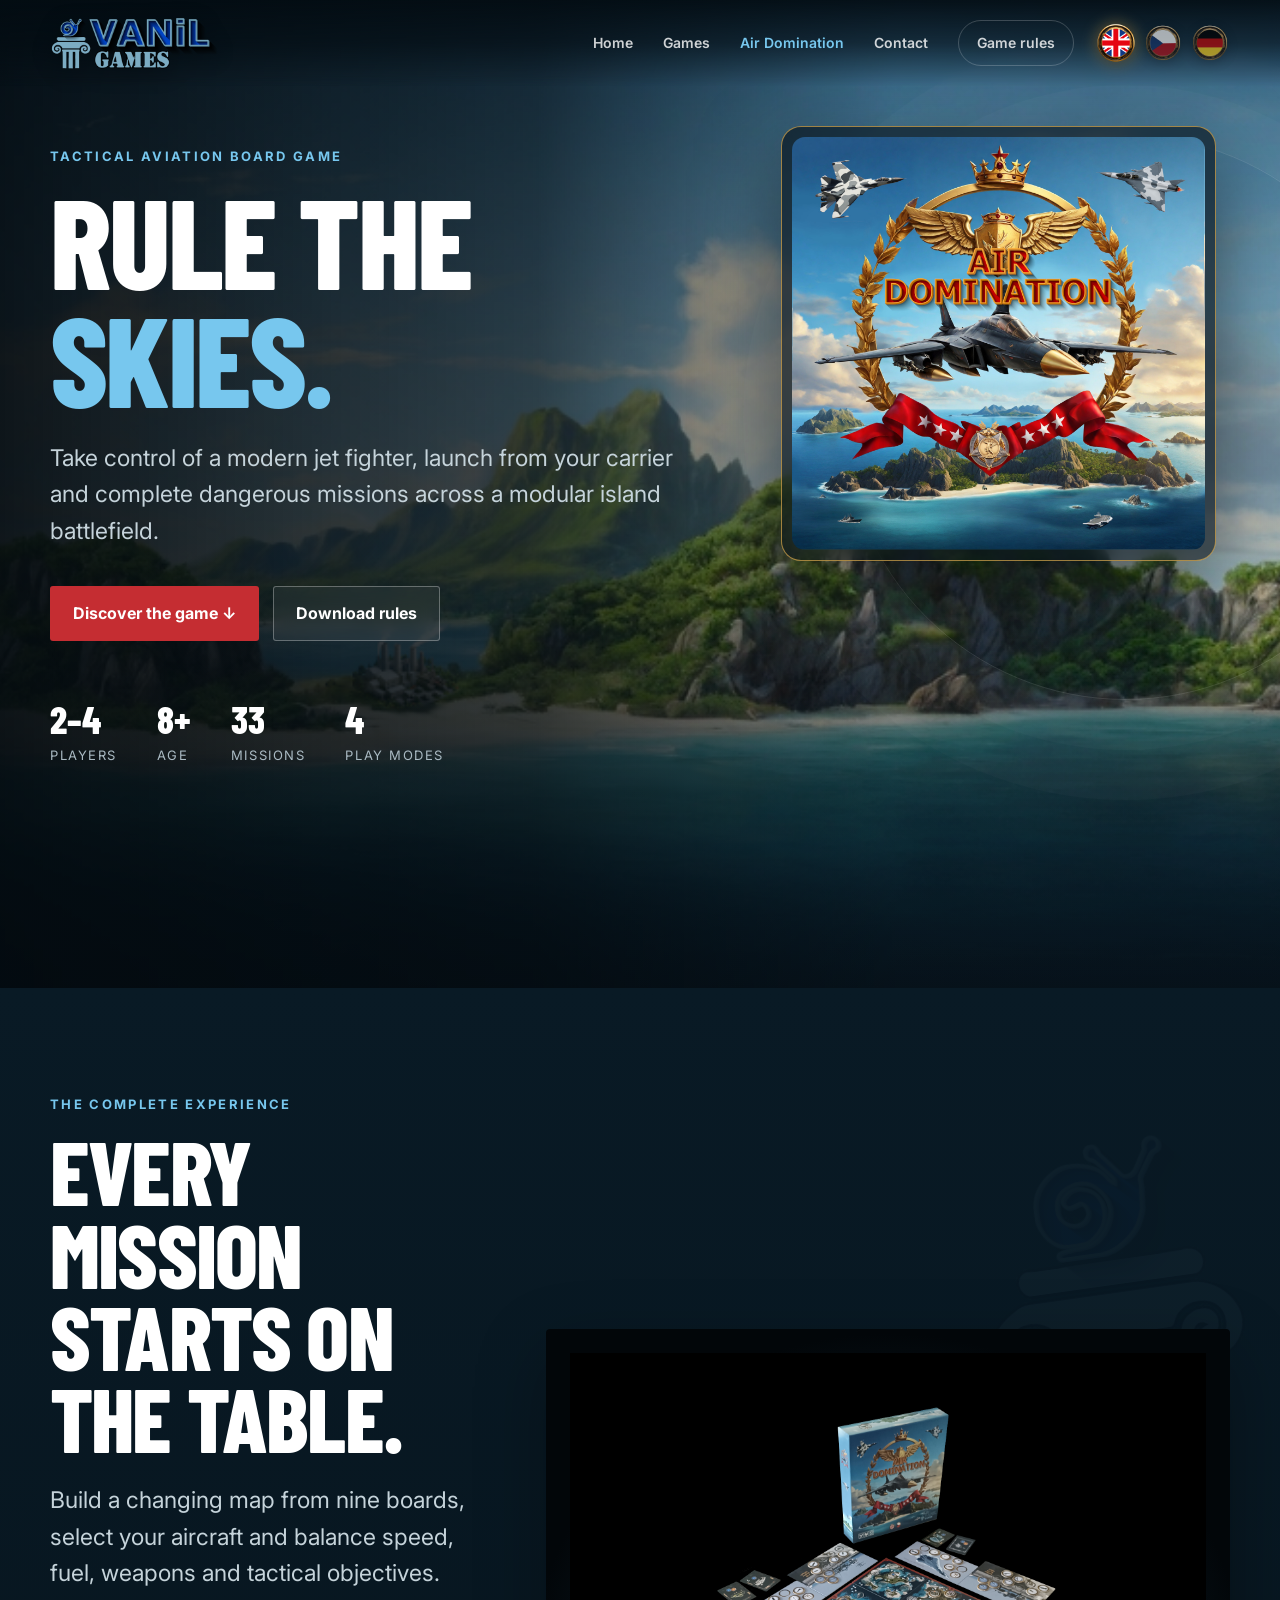
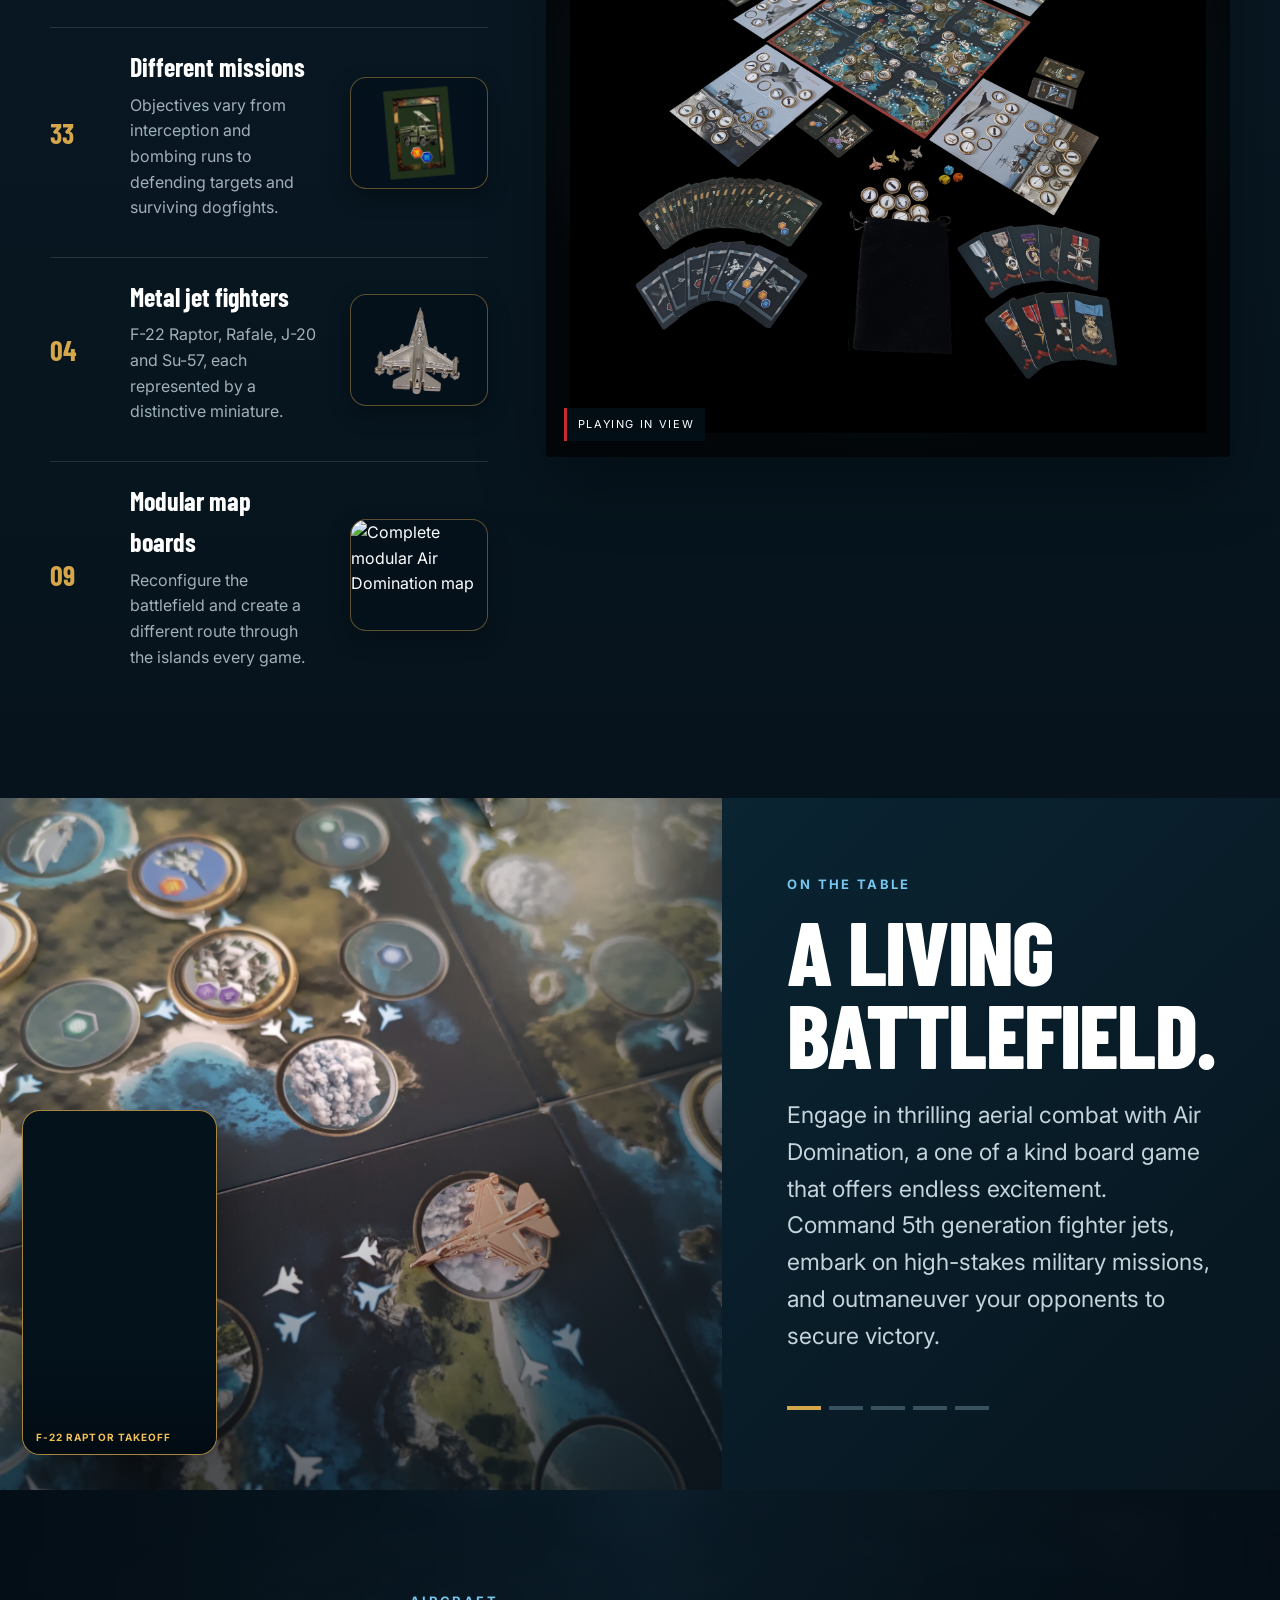
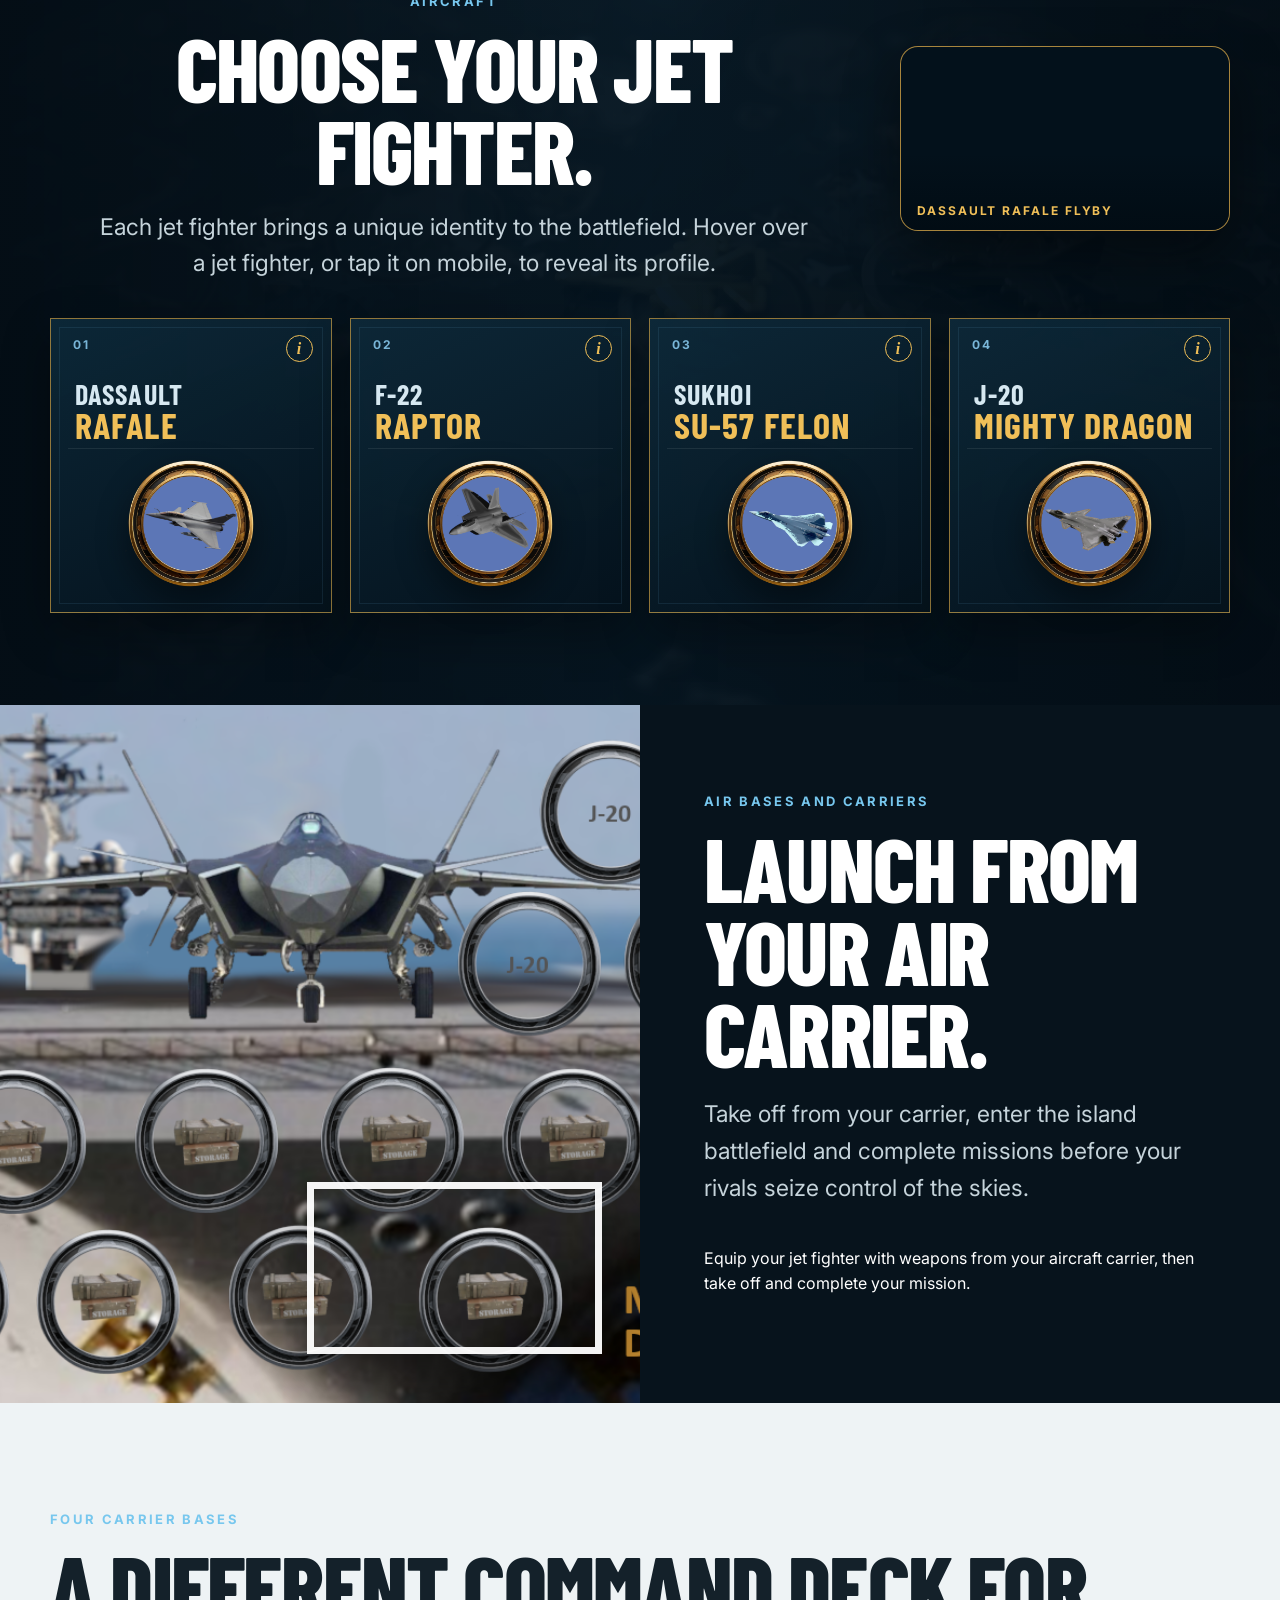
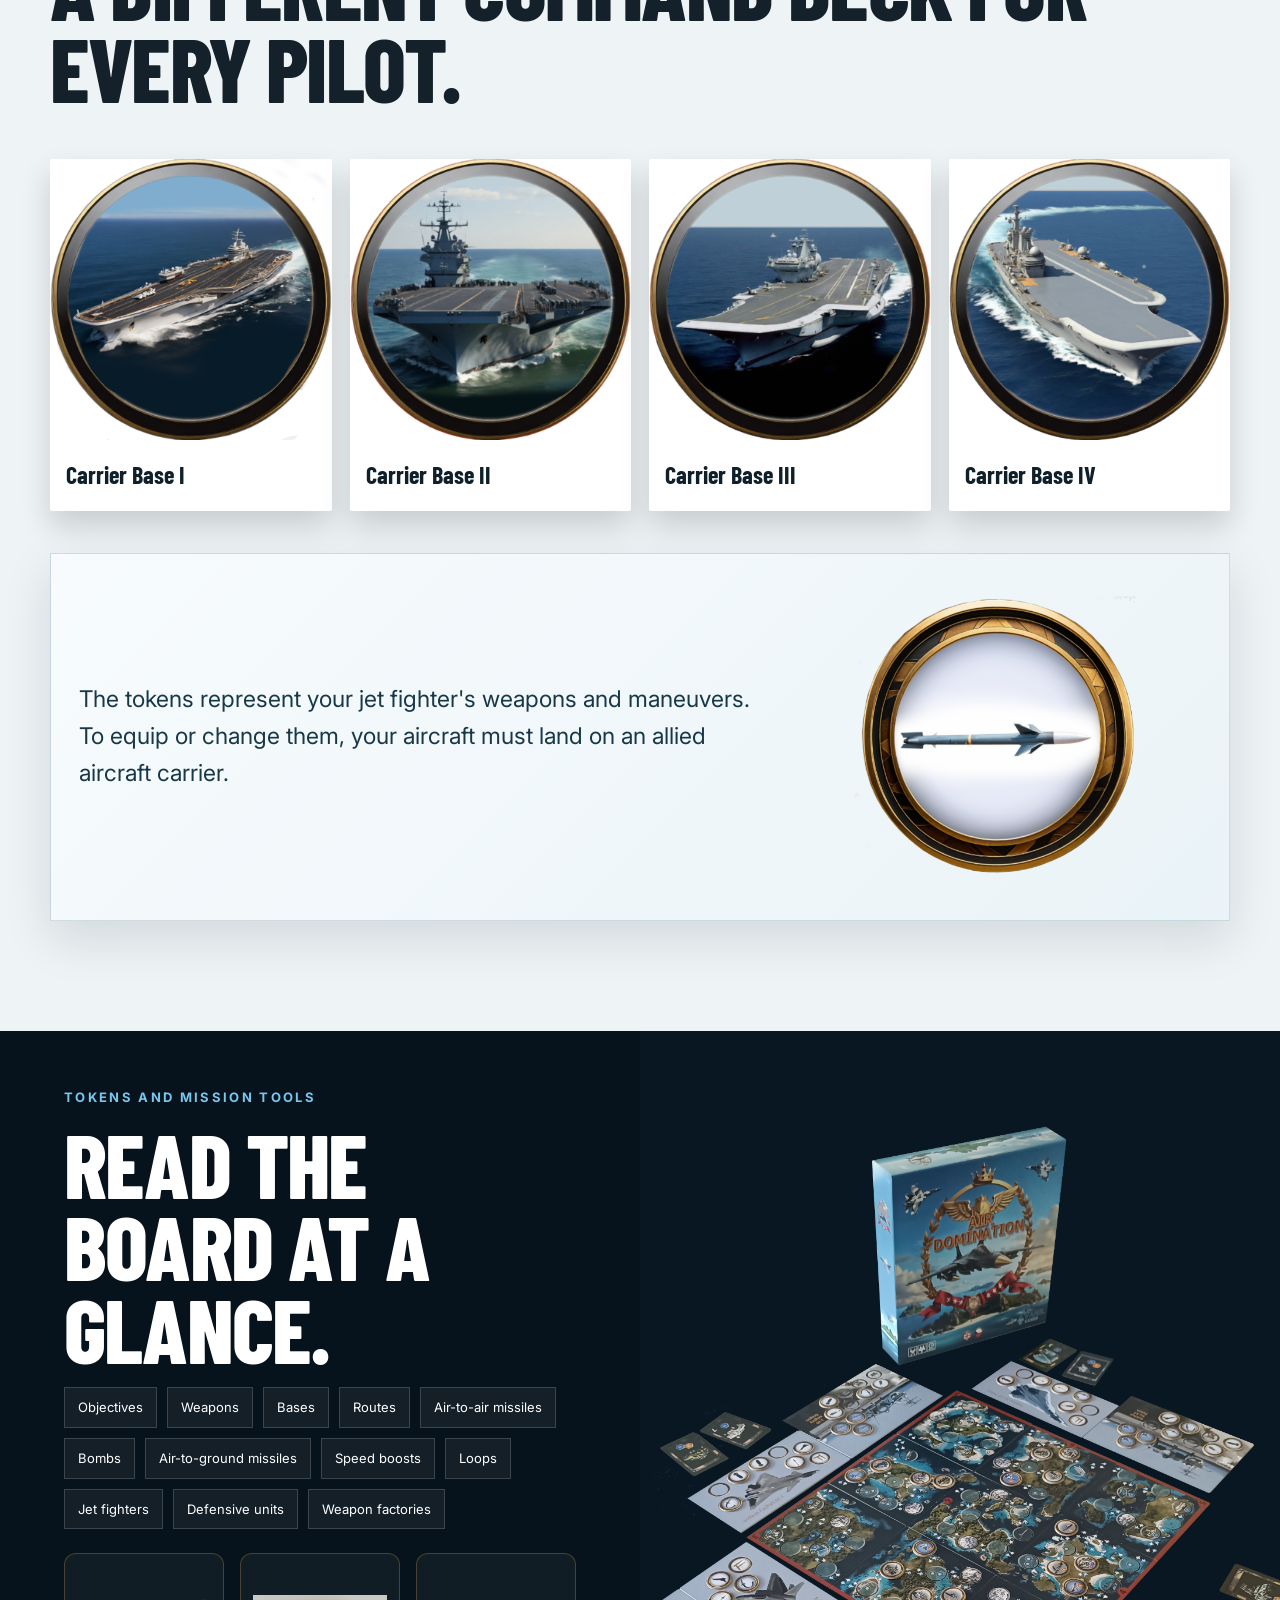
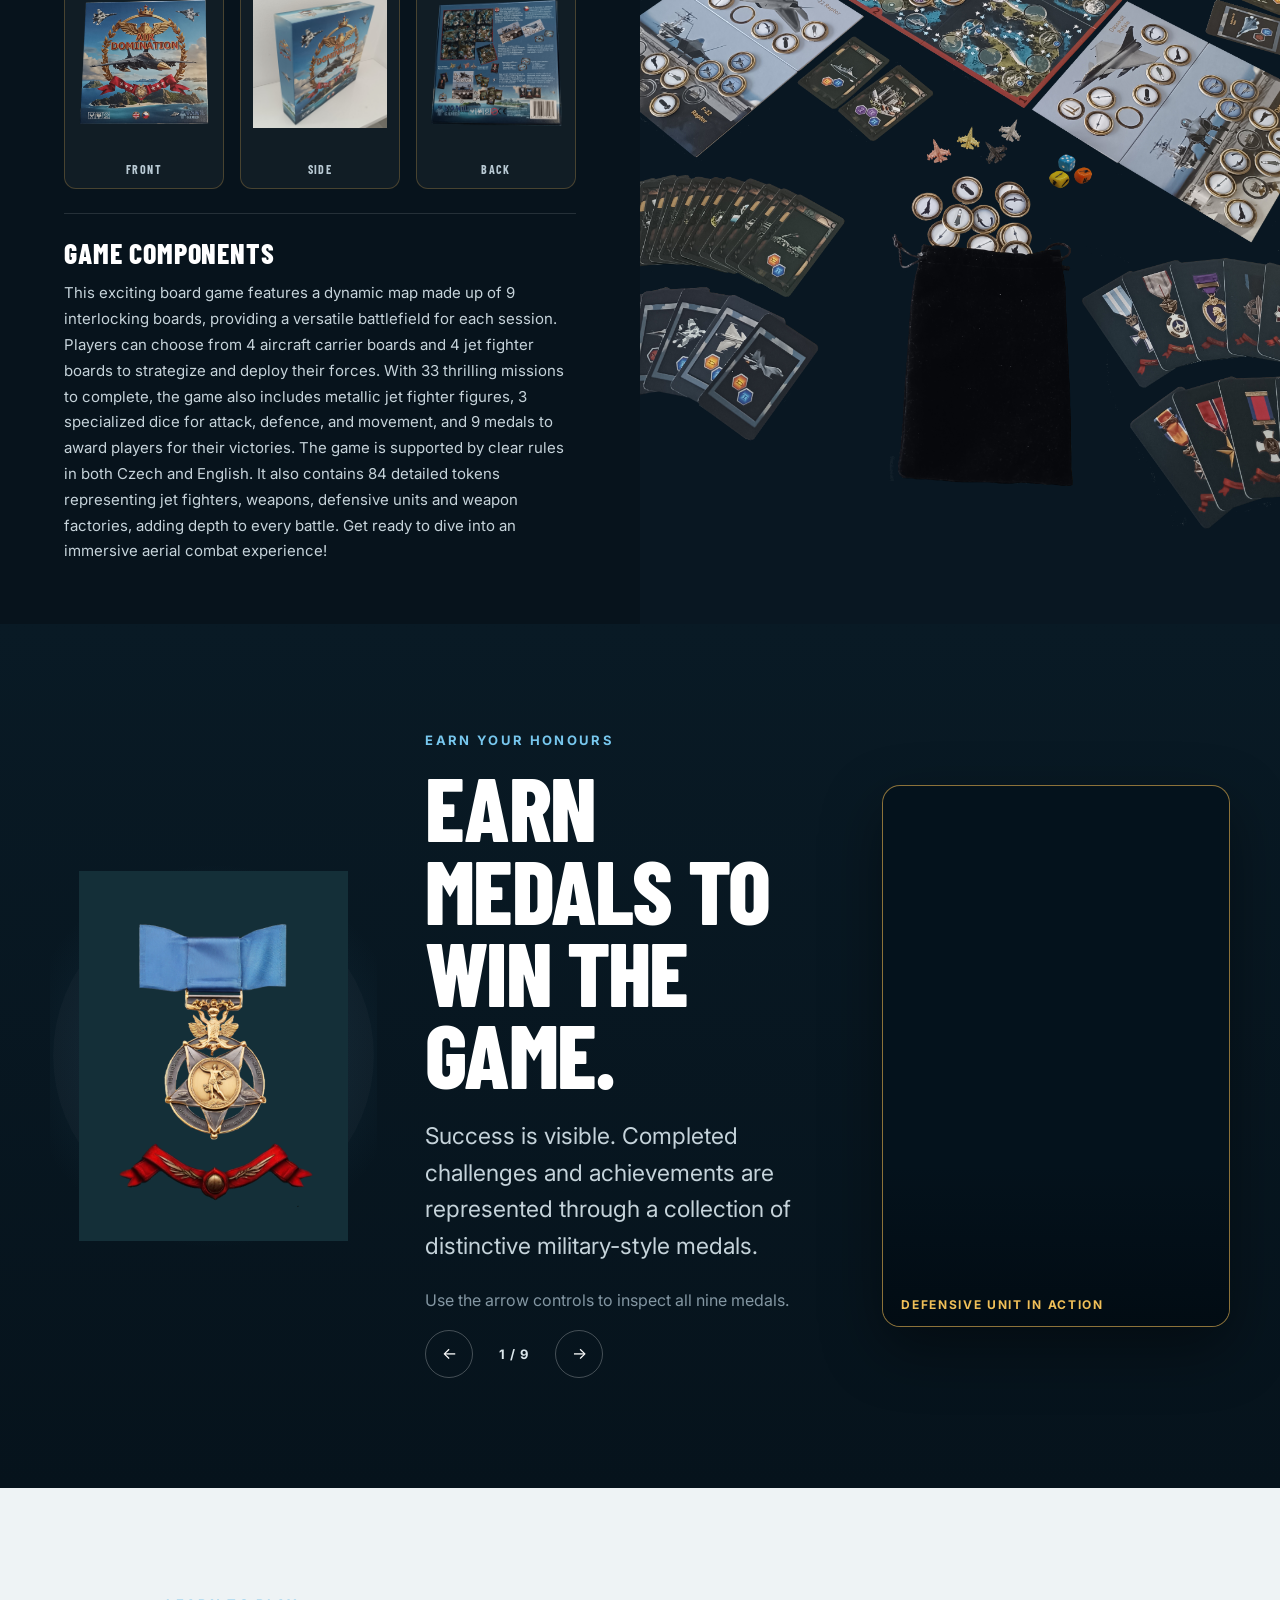
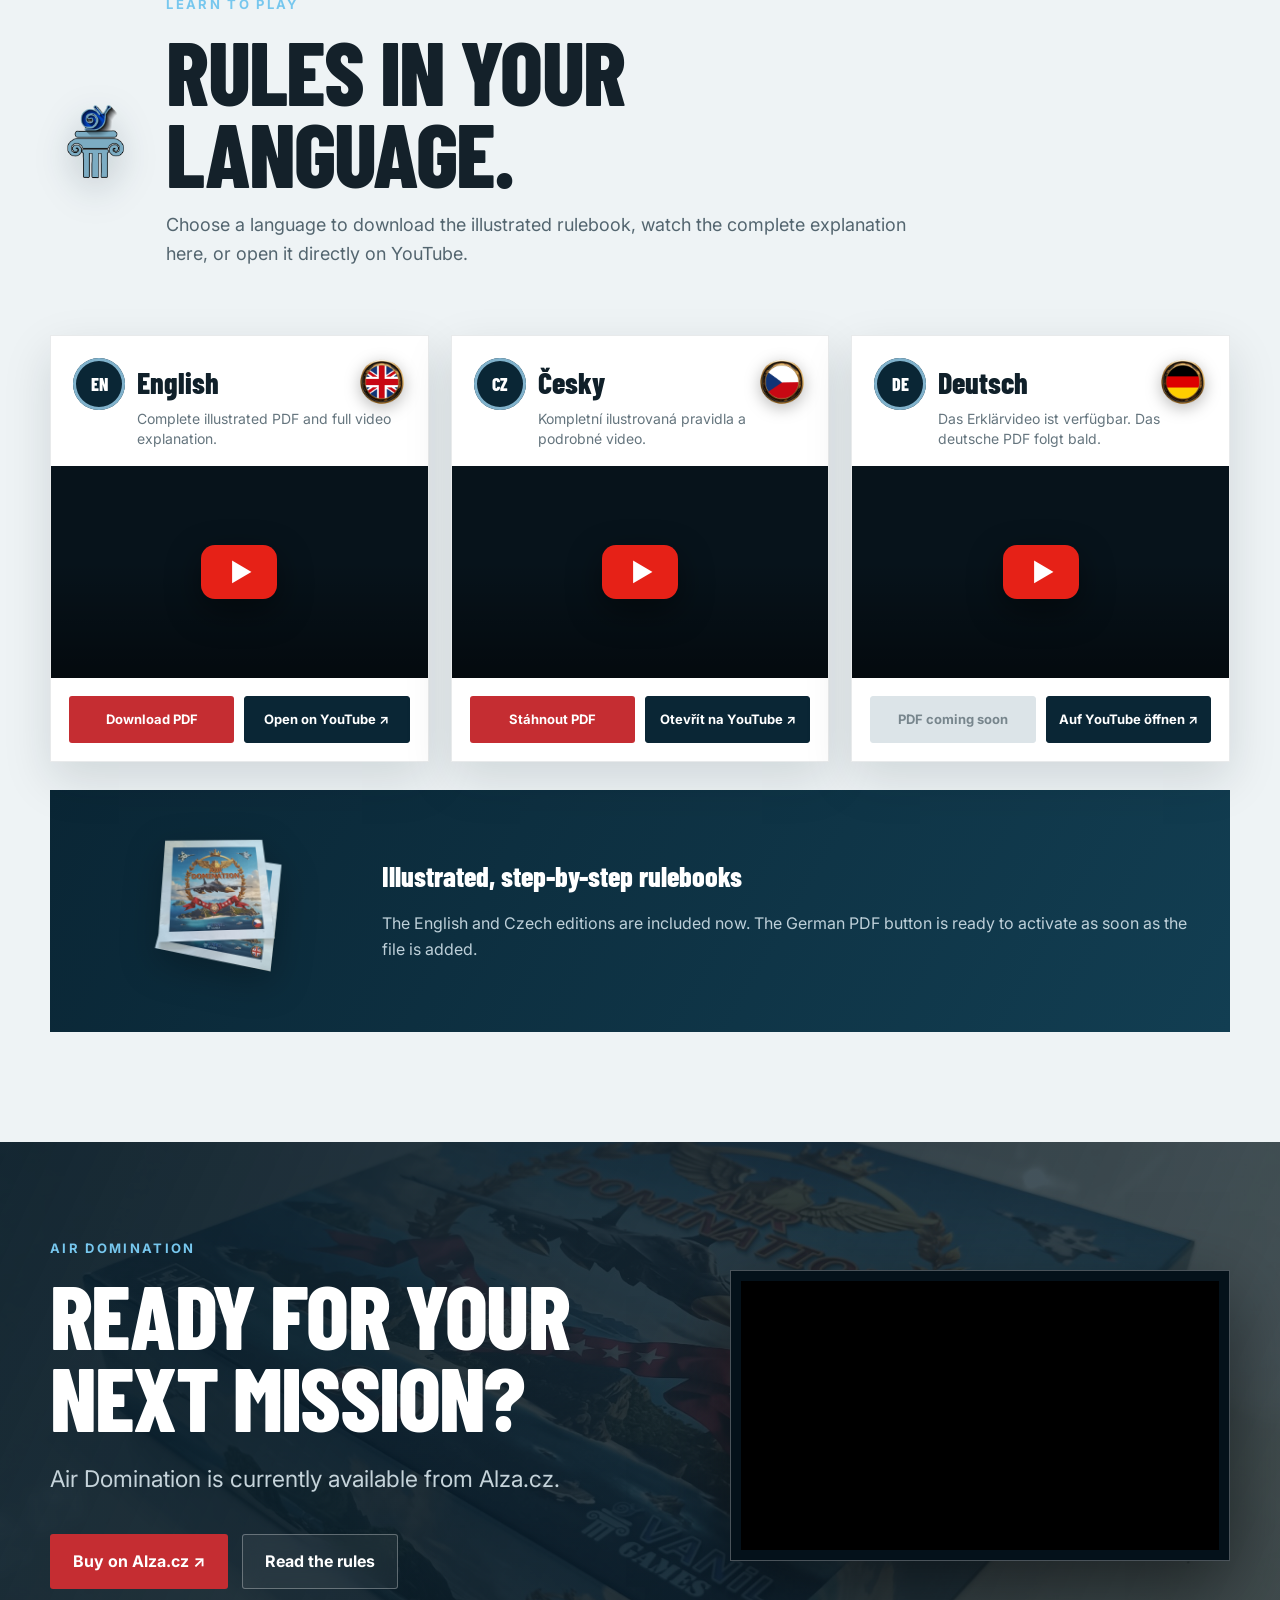
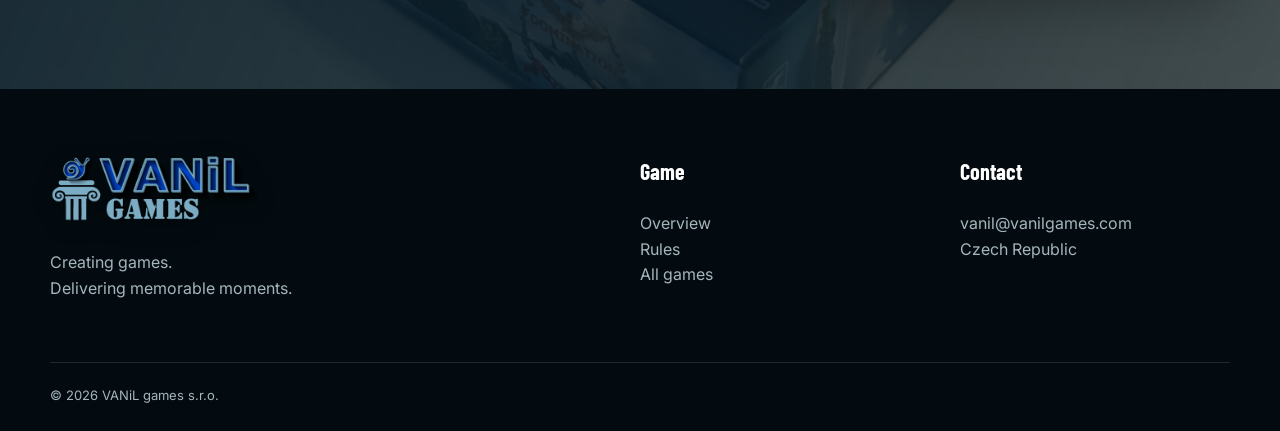
==== commit df8c667f: "languages v21" ====
--- a/air-domination.html
+++ b/air-domination.html
@@ -1,33 +1,26 @@
-<!doctype html><html lang="en"><head><meta charset="utf-8"><meta name="viewport" content="width=device-width,initial-scale=1"><meta name="description" content="Air Domination tactical aviation board game by VANiL Games."><title>Air Domination — VANiL Games</title><link rel="stylesheet" href="styles.css"><script defer src="script.js"></script></head><body>
-<header class="site-header"><nav class="nav container"><a class="brand" href="index.html" aria-label="VANiL Games home"><img class="brand-logo" src="assets/images/vanil-logo-wide.png" alt="VANiL Games"></a><button class="menu-toggle" aria-label="Open menu">☰</button><div class="nav-links"><a href="index.html">Home</a><a href="games.html">Games</a><a class="active" href="air-domination.html">Air Domination</a><a href="contact.html">Contact</a><a class="nav-cta" href="#rules">Game rules</a></div></nav></header>
+<!DOCTYPE html>
+
+<html lang="en"><head><meta charset="utf-8"/><meta content="width=device-width,initial-scale=1" name="viewport"/><meta content="Air Domination tactical aviation board game by VANiL Games." name="description"/><title>Air Domination — VANiL Games</title><link href="styles.css" rel="stylesheet"/><script defer="" src="script.js"></script><script defer="True" src="language.js"></script></head><body data-page="air-domination">
+<header class="site-header"><nav class="nav container"><a aria-label="VANiL Games home" class="brand" href="index.html"><img alt="VANiL Games" class="brand-logo" src="assets/images/vanil-logo-wide.png"/></a><div class="nav-right"><div class="nav-links"><a href="index.html">Home</a><a href="games.html">Games</a><a class="active" href="air-domination.html">Air Domination</a><a href="contact.html">Contact</a><a class="nav-cta" href="#rules">Game rules</a></div><div aria-label="Website language" class="language-switcher" role="group"><button aria-label="English" class="language-button" data-lang="en" title="English" type="button"><img alt="English" src="assets/images/flag-en.png"/></button><button aria-label="Čeština" class="language-button" data-lang="cs" title="Čeština" type="button"><img alt="Čeština" src="assets/images/flag-cz.png"/></button><button aria-label="Deutsch" class="language-button" data-lang="de" title="Deutsch" type="button"><img alt="Deutsch" src="assets/images/flag-german.png"/></button></div><button aria-label="Open menu" class="menu-toggle">☰</button></div></nav></header>
 <main>
-<section class="hero air-hero"><div class="hero-bg"><img src="assets/images/efko-side-flight.png" alt="Air Domination island flight artwork"></div><div class="hero-cover-frame reveal"><img src="assets/images/cover-air-domination.png" alt="Air Domination game logo and cover artwork"></div><div class="container hero-inner"><div class="hero-copy reveal"><div class="eyebrow">Tactical aviation board game</div><h1 class="display xl">Rule the <span>skies.</span></h1><p class="lead">Take control of a modern jet fighter, launch from your carrier and complete dangerous missions across a modular island battlefield.</p><div class="actions"><a class="btn btn-primary" href="#experience">Discover the game ↓</a><a class="btn btn-ghost" href="#rules">Download rules</a></div><div class="hero-stats"><div class="hero-stat"><strong>2–4</strong><span>Players</span></div><div class="hero-stat"><strong>8+</strong><span>Age</span></div><div class="hero-stat"><strong>33</strong><span>Missions</span></div><div class="hero-stat"><strong>4</strong><span>Play modes</span></div></div></div></div></section>
-
-<section class="section dark" id="experience"><img class="section-watermark" src="assets/images/vanil-logo-icon.png" alt=""><div class="container"><div class="split"><div class="reveal"><div class="eyebrow">The complete experience</div><h2 class="display lg">Every mission starts on the table.</h2><p class="lead">Build a changing map from nine boards, select your aircraft and balance speed, fuel, weapons and tactical objectives.</p><div class="numbered-list"><div class="numbered-item"><strong>33</strong><div><h3>Different missions</h3><p>Objectives vary from interception and bombing runs to defending targets and surviving dogfights.</p></div><div class="stat-visual mission-visual" aria-label="Rotating Air Domination mission card"><img class="mission-card-spin" src="assets/images/mission-card-20.png" alt="Air Domination mission card"></div></div><div class="numbered-item"><strong>04</strong><div><h3>Metal jet fighters</h3><p>F-22 Raptor, Rafale, J-20 and Su-57, each represented by a distinctive miniature.</p></div><div class="stat-visual jet-rotator" aria-label="Four metal jet fighter miniatures"><img class="stat-frame active" src="assets/images/jet-gold.png" alt="Gold metal jet fighter"><img class="stat-frame" src="assets/images/jet-silver.png" alt="Silver metal jet fighter"><img class="stat-frame" src="assets/images/jet-bronze.png" alt="Bronze metal jet fighter"><img class="stat-frame" src="assets/images/jet-black.png" alt="Black metal jet fighter"></div></div><div class="numbered-item"><strong>09</strong><div><h3>Modular map boards</h3><p>Reconfigure the battlefield and create a different route through the islands every game.</p></div><div class="stat-visual map-visual"><img src="assets/images/full-map-extract.png" alt="Complete modular Air Domination map"></div></div></div></div><div class="video-stage reveal"><video data-autoplay muted loop playsinline poster="assets/images/full-game.png"><source src="assets/video/air-domination-mix.mp4" type="video/mp4"></video></div></div></div></section>
-
-<section class="gallery-section"><div class="gallery-grid"><div class="slider" aria-label="Air Domination photo gallery"><div class="slide active"><img src="assets/images/gallery-1.jpg" alt="Air Domination board detail"></div><div class="slide"><img src="assets/images/gallery-2.jpg" alt="Air Domination jet fighters"></div><div class="slide"><img src="assets/images/gallery-3.jpg" alt="Air Domination aircraft encounter"></div><div class="slide"><img src="assets/images/gallery-4.jpg" alt="Air Domination map close-up"></div><div class="slide"><img src="assets/images/gallery-5.jpg" alt="Air Domination aircraft close-up"></div><div class="battlefield-video-overlay"><video data-autoplay muted loop playsinline aria-label="Air Domination defensive unit animation"><source src="assets/video/defensive-unit.mp4" type="video/mp4"></video><span>F-22 Raptor Takeoff</span></div></div><div class="gallery-copy"><div class="eyebrow">On the table</div><h2 class="display lg">A living battlefield.</h2><p class="lead">Engage in thrilling aerial combat with Air Domination, a one of a kind board game that offers endless excitement. Command 5th generation fighter jets, embark on high-stakes military missions, and outmaneuver your opponents to secure victory.</p><div class="dots"><button class="dot active" aria-label="Photo 1"></button><button class="dot" aria-label="Photo 2"></button><button class="dot" aria-label="Photo 3"></button><button class="dot" aria-label="Photo 4"></button><button class="dot" aria-label="Photo 5"></button></div></div></div></section>
-
-<section class="fighter-section" aria-labelledby="fighter-title"><div class="fighter-backdrop"><img src="assets/images/gallery-3.jpg" alt="Metal fighter aircraft facing each other on the Air Domination board"></div><div class="container fighter-inner"><div class="fighter-heading-row"><div class="fighter-heading reveal"><div class="eyebrow">Aircraft</div><h2 class="display lg" id="fighter-title">Choose your jet fighter.</h2><p class="lead">Each jet fighter brings a unique identity to the battlefield. Hover over a jet fighter, or tap it on mobile, to reveal its profile.</p></div><div class="fighter-heading-video reveal"><video data-autoplay muted loop playsinline aria-label="Air Domination fighter aircraft video"><source src="assets/video/aircraft.mp4" type="video/mp4"></video><span>Dassault Rafale Flyby</span></div></div><div class="fighter-grid">
-<article class="fighter-card reveal" tabindex="0"><span class="fighter-number">01</span><h3>Dassault<br><strong>Rafale</strong></h3><span class="fighter-info" aria-hidden="true">i</span><div class="fighter-token"><img src="assets/images/fighter-token-rafale.png" alt="Dassault Rafale token"></div><div class="fighter-profile"><h4>Dassault Rafale</h4><p>The French Dassault Rafale is a versatile fourth-generation+ multirole fighter aircraft. Renowned for its agility, precision and operational flexibility, it excels in air and ground operations and is a strong player in modern warfare.</p></div></article>
-<article class="fighter-card reveal" tabindex="0"><span class="fighter-number">02</span><h3>F-22<br><strong>Raptor</strong></h3><span class="fighter-info" aria-hidden="true">i</span><div class="fighter-token"><img src="assets/images/fighter-token-f22.png" alt="F-22 Raptor token"></div><div class="fighter-profile"><h4>F-22 Raptor</h4><p>The American F-22 Raptor is an unrivalled stealth fighter, known for exceptional manoeuvrability, sustained supersonic flight and superior avionics. It is proficient in air and ground combat and a symbol of fifth-generation superiority.</p></div></article>
-<article class="fighter-card reveal" tabindex="0"><span class="fighter-number">03</span><h3>Sukhoi<br><strong>Su-57 Felon</strong></h3><span class="fighter-info" aria-hidden="true">i</span><div class="fighter-token"><img src="assets/images/fighter-token-su57.png" alt="Sukhoi Su-57 token"></div><div class="fighter-profile"><h4>Sukhoi Su-57 Felon</h4><p>The Russian Sukhoi Su-57 Felon brings advanced stealth technology, supercruise and superior manoeuvrability to the battlefield. This fifth-generation machine is designed for a wide range of missions and is a potent adversary.</p></div></article>
-<article class="fighter-card reveal" tabindex="0"><span class="fighter-number">04</span><h3>J-20<br><strong>Mighty Dragon</strong></h3><span class="fighter-info" aria-hidden="true">i</span><div class="fighter-token"><img src="assets/images/fighter-token-j20.png" alt="J-20 Mighty Dragon token"></div><div class="fighter-profile"><h4>J-20 Mighty Dragon</h4><p>The Chinese J-20 Mighty Dragon combines stealth, high speed and advanced avionics. Designed to compete with the best in the air, this fifth-generation fighter is a symbol of the growing strength of the Chinese Air Force.</p></div></article>
+<section class="hero air-hero"><div class="hero-bg"><img alt="Air Domination island flight artwork" src="assets/images/efko-side-flight.png"/></div><div class="hero-cover-frame reveal"><img alt="Air Domination game logo and cover artwork" src="assets/images/cover-air-domination.png"/></div><div class="container hero-inner"><div class="hero-copy reveal"><div class="eyebrow">Tactical aviation board game</div><h1 class="display xl">Rule the <span>skies.</span></h1><p class="lead">Take control of a modern jet fighter, launch from your carrier and complete dangerous missions across a modular island battlefield.</p><div class="actions"><a class="btn btn-primary" href="#experience">Discover the game ↓</a><a class="btn btn-ghost" href="#rules">Download rules</a></div><div class="hero-stats"><div class="hero-stat"><strong>2–4</strong><span>Players</span></div><div class="hero-stat"><strong>8+</strong><span>Age</span></div><div class="hero-stat"><strong>33</strong><span>Missions</span></div><div class="hero-stat"><strong>4</strong><span>Play modes</span></div></div></div></div></section>
+<section class="section dark" id="experience"><img alt="" class="section-watermark" src="assets/images/vanil-logo-icon.png"/><div class="container"><div class="split"><div class="reveal"><div class="eyebrow">The complete experience</div><h2 class="display lg">Every mission starts on the table.</h2><p class="lead">Build a changing map from nine boards, select your aircraft and balance speed, fuel, weapons and tactical objectives.</p><div class="numbered-list"><div class="numbered-item"><strong>33</strong><div><h3>Different missions</h3><p>Objectives vary from interception and bombing runs to defending targets and surviving dogfights.</p></div><div aria-label="Rotating Air Domination mission card" class="stat-visual mission-visual"><img alt="Air Domination mission card" class="mission-card-spin" src="assets/images/mission-card-20.png"/></div></div><div class="numbered-item"><strong>04</strong><div><h3>Metal jet fighters</h3><p>F-22 Raptor, Rafale, J-20 and Su-57, each represented by a distinctive miniature.</p></div><div aria-label="Four metal jet fighter miniatures" class="stat-visual jet-rotator"><img alt="Gold metal jet fighter" class="stat-frame active" src="assets/images/jet-gold.png"/><img alt="Silver metal jet fighter" class="stat-frame" src="assets/images/jet-silver.png"/><img alt="Bronze metal jet fighter" class="stat-frame" src="assets/images/jet-bronze.png"/><img alt="Black metal jet fighter" class="stat-frame" src="assets/images/jet-black.png"/></div></div><div class="numbered-item"><strong>09</strong><div><h3>Modular map boards</h3><p>Reconfigure the battlefield and create a different route through the islands every game.</p></div><div class="stat-visual map-visual"><img alt="Complete modular Air Domination map" src="assets/images/full-map-extract.png"/></div></div></div></div><div class="video-stage reveal"><video data-autoplay="" loop="" muted="" playsinline="" poster="assets/images/full-game.png"><source src="assets/video/air-domination-mix.mp4" type="video/mp4"/></video></div></div></div></section>
+<section class="gallery-section"><div class="gallery-grid"><div aria-label="Air Domination photo gallery" class="slider"><div class="slide active"><img alt="Air Domination board detail" src="assets/images/gallery-1.jpg"/></div><div class="slide"><img alt="Air Domination jet fighters" src="assets/images/gallery-2.jpg"/></div><div class="slide"><img alt="Air Domination aircraft encounter" src="assets/images/gallery-3.jpg"/></div><div class="slide"><img alt="Air Domination map close-up" src="assets/images/gallery-4.jpg"/></div><div class="slide"><img alt="Air Domination aircraft close-up" src="assets/images/gallery-5.jpg"/></div><div class="battlefield-video-overlay"><video aria-label="Air Domination defensive unit animation" data-autoplay="" loop="" muted="" playsinline=""><source src="assets/video/defensive-unit.mp4" type="video/mp4"/></video><span>F-22 Raptor Takeoff</span></div></div><div class="gallery-copy"><div class="eyebrow">On the table</div><h2 class="display lg">A living battlefield.</h2><p class="lead">Engage in thrilling aerial combat with Air Domination, a one of a kind board game that offers endless excitement. Command 5th generation fighter jets, embark on high-stakes military missions, and outmaneuver your opponents to secure victory.</p><div class="dots"><button aria-label="Photo 1" class="dot active"></button><button aria-label="Photo 2" class="dot"></button><button aria-label="Photo 3" class="dot"></button><button aria-label="Photo 4" class="dot"></button><button aria-label="Photo 5" class="dot"></button></div></div></div></section>
+<section aria-labelledby="fighter-title" class="fighter-section"><div class="fighter-backdrop"><img alt="Metal fighter aircraft facing each other on the Air Domination board" src="assets/images/gallery-3.jpg"/></div><div class="container fighter-inner"><div class="fighter-heading-row"><div class="fighter-heading reveal"><div class="eyebrow">Aircraft</div><h2 class="display lg" id="fighter-title">Choose your jet fighter.</h2><p class="lead">Each jet fighter brings a unique identity to the battlefield. Hover over a jet fighter, or tap it on mobile, to reveal its profile.</p></div><div class="fighter-heading-video reveal"><video aria-label="Air Domination fighter aircraft video" data-autoplay="" loop="" muted="" playsinline=""><source src="assets/video/aircraft.mp4" type="video/mp4"/></video><span>Dassault Rafale Flyby</span></div></div><div class="fighter-grid">
+<article class="fighter-card reveal" tabindex="0"><span class="fighter-number">01</span><h3>Dassault<br/><strong>Rafale</strong></h3><span aria-hidden="true" class="fighter-info">i</span><div class="fighter-token"><img alt="Dassault Rafale token" src="assets/images/fighter-token-rafale.png"/></div><div class="fighter-profile"><h4>Dassault Rafale</h4><p>The French Dassault Rafale is a versatile fourth-generation+ multirole fighter aircraft. Renowned for its agility, precision and operational flexibility, it excels in air and ground operations and is a strong player in modern warfare.</p></div></article>
+<article class="fighter-card reveal" tabindex="0"><span class="fighter-number">02</span><h3>F-22<br/><strong>Raptor</strong></h3><span aria-hidden="true" class="fighter-info">i</span><div class="fighter-token"><img alt="F-22 Raptor token" src="assets/images/fighter-token-f22.png"/></div><div class="fighter-profile"><h4>F-22 Raptor</h4><p>The American F-22 Raptor is an unrivalled stealth fighter, known for exceptional manoeuvrability, sustained supersonic flight and superior avionics. It is proficient in air and ground combat and a symbol of fifth-generation superiority.</p></div></article>
+<article class="fighter-card reveal" tabindex="0"><span class="fighter-number">03</span><h3>Sukhoi<br/><strong>Su-57 Felon</strong></h3><span aria-hidden="true" class="fighter-info">i</span><div class="fighter-token"><img alt="Sukhoi Su-57 token" src="assets/images/fighter-token-su57.png"/></div><div class="fighter-profile"><h4>Sukhoi Su-57 Felon</h4><p>The Russian Sukhoi Su-57 Felon brings advanced stealth technology, supercruise and superior manoeuvrability to the battlefield. This fifth-generation machine is designed for a wide range of missions and is a potent adversary.</p></div></article>
+<article class="fighter-card reveal" tabindex="0"><span class="fighter-number">04</span><h3>J-20<br/><strong>Mighty Dragon</strong></h3><span aria-hidden="true" class="fighter-info">i</span><div class="fighter-token"><img alt="J-20 Mighty Dragon token" src="assets/images/fighter-token-j20.png"/></div><div class="fighter-profile"><h4>J-20 Mighty Dragon</h4><p>The Chinese J-20 Mighty Dragon combines stealth, high speed and advanced avionics. Designed to compete with the best in the air, this fifth-generation fighter is a symbol of the growing strength of the Chinese Air Force.</p></div></article>
 </div></div></section>
-
-<section class="feature-slice reverse carrier-launch-slice"><div class="slice-copy"><div class="eyebrow">Air bases and carriers</div><h2 class="display lg">Launch from your air carrier.</h2><p class="lead">Take off from your carrier, enter the island battlefield and complete missions before your rivals seize control of the skies.</p><p>Equip your jet fighter with weapons from your aircraft carrier, then take off and complete your mission.</p></div><div class="slice-media carrier-gallery-wrap"><div class="carrier-gallery" aria-label="Aircraft carrier command boards"><img class="carrier-gallery-image active" src="assets/images/carrier-deck-j20.png" alt="J-20 Mighty Dragon aircraft carrier board"><img class="carrier-gallery-image" src="assets/images/carrier-deck-rafale.png" alt="Dassault Rafale aircraft carrier board"><img class="carrier-gallery-image" src="assets/images/carrier-deck-su57.png" alt="Sukhoi Su-57 aircraft carrier board"><img class="carrier-gallery-image" src="assets/images/carrier-deck-f22.png" alt="F-22 Raptor aircraft carrier board"></div><div class="floating-video"><video data-autoplay muted loop playsinline><source src="assets/video/carriers.mp4" type="video/mp4"></video></div></div></section>
-
-<section class="section light"><div class="container"><div class="eyebrow">Four carrier bases</div><h2 class="display lg">A different command deck for every pilot.</h2><div class="carrier-grid"><article class="carrier-card reveal"><img src="assets/images/carrier-1.png" alt="Carrier base one"><div><h3>Carrier Base I</h3></div></article><article class="carrier-card reveal"><img src="assets/images/carrier-2.jpg" alt="Carrier base two"><div><h3>Carrier Base II</h3></div></article><article class="carrier-card reveal"><img src="assets/images/carrier-3.jpg" alt="Carrier base three"><div><h3>Carrier Base III</h3></div></article><article class="carrier-card reveal"><img src="assets/images/carrier-4.jpg" alt="Carrier base four"><div><h3>Carrier Base IV</h3></div></article></div><div class="weapon-feature reveal"><div class="weapon-copy"><p class="lead">The tokens represent your jet fighter's weapons and maneuvers. To equip or change them, your aircraft must land on an allied aircraft carrier.</p></div><div class="weapon-gallery" aria-label="Jet fighter weapons and maneuvers"><img class="weapon-gallery-image active" src="assets/images/weapon-turn.png" alt="Turn maneuver token"><img class="weapon-gallery-image" src="assets/images/weapon-air-to-air.png" alt="Air-to-air missile token"><img class="weapon-gallery-image" src="assets/images/weapon-air-to-surface.png" alt="Air-to-surface missile token"><img class="weapon-gallery-image" src="assets/images/weapon-bomb.png" alt="Bomb token"><img class="weapon-gallery-image" src="assets/images/weapon-bullets.png" alt="Machine gun bullets token"><img class="weapon-gallery-image" src="assets/images/weapon-speed.png" alt="Speed boost token"></div></div></div></section>
-
-<section class="feature-slice board-glance-slice"><div class="slice-copy"><div class="eyebrow">Tokens and mission tools</div><h2 class="display lg">Read the board at a glance.</h2><div class="chip-row component-chips"><span class="chip">Objectives</span><span class="chip">Weapons</span><span class="chip">Bases</span><span class="chip">Routes</span><span class="chip">Air-to-air missiles</span><span class="chip">Bombs</span><span class="chip">Air-to-ground missiles</span><span class="chip">Speed boosts</span><span class="chip">Loops</span><span class="chip">Jet fighters</span><span class="chip">Defensive units</span><span class="chip">Weapon factories</span></div><div class="box-views" aria-label="Air Domination box views"><figure><img src="assets/images/box-front.png" alt="Front of the Air Domination box"><figcaption>Front</figcaption></figure><figure><img src="assets/images/box-side.png" alt="Side view of the Air Domination box"><figcaption>Side</figcaption></figure><figure><img src="assets/images/box-back.png" alt="Back of the Air Domination box"><figcaption>Back</figcaption></figure></div><div class="game-components-copy"><h3>Game components</h3><p>This exciting board game features a dynamic map made up of 9 interlocking boards, providing a versatile battlefield for each session. Players can choose from 4 aircraft carrier boards and 4 jet fighter boards to strategize and deploy their forces. With 33 thrilling missions to complete, the game also includes metallic jet fighter figures, 3 specialized dice for attack, defence, and movement, and 9 medals to award players for their victories. The game is supported by clear rules in both Czech and English. It also contains 84 detailed tokens representing jet fighters, weapons, defensive units and weapon factories, adding depth to every battle. Get ready to dive into an immersive aerial combat experience!</p></div></div><div class="slice-media"><img src="assets/images/full-game.png" alt="Air Domination components"></div></section>
-
-<section class="section dark"><div class="container medal-stage"><div class="medal-media reveal"><div class="medal-view"><img class="medal active" src="assets/images/medal-01.png" alt="Air Domination medal 1"><img class="medal" src="assets/images/medal-02.png" alt="Air Domination medal 2"><img class="medal" src="assets/images/medal-03.png" alt="Air Domination medal 3"><img class="medal" src="assets/images/medal-04.png" alt="Air Domination medal 4"><img class="medal" src="assets/images/medal-05.png" alt="Air Domination medal 5"><img class="medal" src="assets/images/medal-06.png" alt="Air Domination medal 6"><img class="medal" src="assets/images/medal-07.png" alt="Air Domination medal 7"><img class="medal" src="assets/images/medal-08.png" alt="Air Domination medal 8"><img class="medal" src="assets/images/medal-09.png" alt="Air Domination medal 9"></div></div><div class="reveal medal-copy"><div class="eyebrow">Earn your honours</div><h2 class="display lg">Earn Medals to win the game.</h2><p class="lead">Success is visible. Completed challenges and achievements are represented through a collection of distinctive military-style medals.</p><p class="muted">Use the arrow controls to inspect all nine medals.</p><div class="medal-controls"><button class="round-btn" data-medal-prev aria-label="Previous medal">←</button><span class="medal-counter" aria-live="polite">1 / 9</span><button class="round-btn" data-medal-next aria-label="Next medal">→</button></div></div><div class="medal-token-video reveal"><video data-autoplay muted loop playsinline aria-label="Air Domination defensive unit in action"><source src="assets/video/tokens.mp4" type="video/mp4"></video><span>Defensive Unit in action</span></div></div></section>
-
-<section class="section light" id="rules"><div class="container"><div class="rules-heading reveal"><img class="section-logo" src="assets/images/vanil-logo-icon.png" alt="VANiL Games emblem"><div><div class="eyebrow">Learn to play</div><h2 class="display lg">Rules in your language.</h2><p class="rules-intro">Choose a language to download the illustrated rulebook, watch the complete explanation here, or open it directly on YouTube.</p></div></div><div class="language-grid">
-<article class="language-card reveal"><div class="language-card-top"><span class="language-code">EN</span><div class="language-copy"><div class="language-title-row"><h3>English</h3><img class="language-flag-image" src="assets/images/flag-en.png" alt="United Kingdom flag"></div><p>Complete illustrated PDF and full video explanation.</p></div></div><div class="youtube-lite" data-youtube-id="e5S8MDk8rB0" data-start="5" data-title="Air Domination rules explained in English"><button type="button" class="youtube-play" aria-label="Play Air Domination rules explained in English"><span>▶</span></button></div><div class="language-actions"><a class="btn btn-primary" href="assets/rules/air-domination-rules-en.pdf" download>Download PDF</a><a class="btn btn-dark" href="https://www.youtube.com/watch?v=e5S8MDk8rB0&t=5s" target="_blank" rel="noopener">Open on YouTube ↗</a></div></article>
-<article class="language-card reveal"><div class="language-card-top"><span class="language-code">CZ</span><div class="language-copy"><div class="language-title-row"><h3>Česky</h3><img class="language-flag-image" src="assets/images/flag-cz.png" alt="Czech flag"></div><p>Kompletní ilustrovaná pravidla a podrobné video.</p></div></div><div class="youtube-lite" data-youtube-id="kkecQesIRDw" data-start="12" data-title="Pravidla Air Domination v češtině"><button type="button" class="youtube-play" aria-label="Přehrát pravidla Air Domination v češtině"><span>▶</span></button></div><div class="language-actions"><a class="btn btn-primary" href="assets/rules/air-domination-rules-cs.pdf" download>Stáhnout PDF</a><a class="btn btn-dark" href="https://www.youtube.com/watch?v=kkecQesIRDw&t=12s" target="_blank" rel="noopener">Otevřít na YouTube ↗</a></div></article>
-<article class="language-card reveal"><div class="language-card-top"><span class="language-code">DE</span><div class="language-copy"><div class="language-title-row"><h3>Deutsch</h3><img class="language-flag-image" src="assets/images/flag-german.png" alt="German flag"></div><p>Das Erklärvideo ist verfügbar. Das deutsche PDF folgt bald.</p></div></div><div class="youtube-lite" data-youtube-id="qBclu_pBNuQ" data-start="27" data-title="Air Domination Spielregeln auf Deutsch"><button type="button" class="youtube-play" aria-label="Air Domination Spielregeln auf Deutsch abspielen"><span>▶</span></button></div><div class="language-actions"><span class="btn btn-disabled" aria-disabled="true">PDF coming soon</span><a class="btn btn-dark" href="https://www.youtube.com/watch?v=qBclu_pBNuQ&t=27s" target="_blank" rel="noopener">Auf YouTube öffnen ↗</a></div></article>
-</div><div class="rules-preview-band reveal"><img src="assets/images/rules-preview.png" alt="Air Domination English and Czech printed rulebooks"><div><strong>Illustrated, step-by-step rulebooks</strong><p>The English and Czech editions are included now. The German PDF button is ready to activate as soon as the file is added.</p></div></div></div></section>
-
-<section class="cta"><div class="container cta-mission-grid"><div class="cta-box reveal"><div class="eyebrow">Air Domination</div><h2 class="display lg">Ready for your next mission?</h2><p class="lead">Air Domination is currently available from Alza.cz.</p><div class="actions"><a class="btn btn-primary" href="https://www.alza.cz/EN/toys/air-domination-d12992127.htm?evt=ac&amp;pos=3&amp;sqid=Algolia_a0263448430db88e4d6acb24caf580e8" target="_blank" rel="noopener noreferrer">Buy on Alza.cz ↗</a><a class="btn btn-ghost" href="#rules">Read the rules</a></div></div><div class="cta-hover-video reveal"><video data-autoplay muted loop playsinline aria-label="VANiL Games Air Domination animation"><source src="assets/video/vanil-hover.mp4" type="video/mp4"></video></div></div></section>
+<section class="feature-slice reverse carrier-launch-slice"><div class="slice-copy"><div class="eyebrow">Air bases and carriers</div><h2 class="display lg">Launch from your air carrier.</h2><p class="lead">Take off from your carrier, enter the island battlefield and complete missions before your rivals seize control of the skies.</p><p>Equip your jet fighter with weapons from your aircraft carrier, then take off and complete your mission.</p></div><div class="slice-media carrier-gallery-wrap"><div aria-label="Aircraft carrier command boards" class="carrier-gallery"><img alt="J-20 Mighty Dragon aircraft carrier board" class="carrier-gallery-image active" src="assets/images/carrier-deck-j20.png"/><img alt="Dassault Rafale aircraft carrier board" class="carrier-gallery-image" src="assets/images/carrier-deck-rafale.png"/><img alt="Sukhoi Su-57 aircraft carrier board" class="carrier-gallery-image" src="assets/images/carrier-deck-su57.png"/><img alt="F-22 Raptor aircraft carrier board" class="carrier-gallery-image" src="assets/images/carrier-deck-f22.png"/></div><div class="floating-video"><video data-autoplay="" loop="" muted="" playsinline=""><source src="assets/video/carriers.mp4" type="video/mp4"/></video></div></div></section>
+<section class="section light"><div class="container"><div class="eyebrow">Four carrier bases</div><h2 class="display lg">A different command deck for every pilot.</h2><div class="carrier-grid"><article class="carrier-card reveal"><img alt="Carrier base one" src="assets/images/carrier-1.png"/><div><h3>Carrier Base I</h3></div></article><article class="carrier-card reveal"><img alt="Carrier base two" src="assets/images/carrier-2.jpg"/><div><h3>Carrier Base II</h3></div></article><article class="carrier-card reveal"><img alt="Carrier base three" src="assets/images/carrier-3.jpg"/><div><h3>Carrier Base III</h3></div></article><article class="carrier-card reveal"><img alt="Carrier base four" src="assets/images/carrier-4.jpg"/><div><h3>Carrier Base IV</h3></div></article></div><div class="weapon-feature reveal"><div class="weapon-copy"><p class="lead">The tokens represent your jet fighter's weapons and maneuvers. To equip or change them, your aircraft must land on an allied aircraft carrier.</p></div><div aria-label="Jet fighter weapons and maneuvers" class="weapon-gallery"><img alt="Turn maneuver token" class="weapon-gallery-image active" src="assets/images/weapon-turn.png"/><img alt="Air-to-air missile token" class="weapon-gallery-image" src="assets/images/weapon-air-to-air.png"/><img alt="Air-to-surface missile token" class="weapon-gallery-image" src="assets/images/weapon-air-to-surface.png"/><img alt="Bomb token" class="weapon-gallery-image" src="assets/images/weapon-bomb.png"/><img alt="Machine gun bullets token" class="weapon-gallery-image" src="assets/images/weapon-bullets.png"/><img alt="Speed boost token" class="weapon-gallery-image" src="assets/images/weapon-speed.png"/></div></div></div></section>
+<section class="feature-slice board-glance-slice"><div class="slice-copy"><div class="eyebrow">Tokens and mission tools</div><h2 class="display lg">Read the board at a glance.</h2><div class="chip-row component-chips"><span class="chip">Objectives</span><span class="chip">Weapons</span><span class="chip">Bases</span><span class="chip">Routes</span><span class="chip">Air-to-air missiles</span><span class="chip">Bombs</span><span class="chip">Air-to-ground missiles</span><span class="chip">Speed boosts</span><span class="chip">Loops</span><span class="chip">Jet fighters</span><span class="chip">Defensive units</span><span class="chip">Weapon factories</span></div><div aria-label="Air Domination box views" class="box-views"><figure><img alt="Front of the Air Domination box" src="assets/images/box-front.png"/><figcaption>Front</figcaption></figure><figure><img alt="Side view of the Air Domination box" src="assets/images/box-side.png"/><figcaption>Side</figcaption></figure><figure><img alt="Back of the Air Domination box" src="assets/images/box-back.png"/><figcaption>Back</figcaption></figure></div><div class="game-components-copy"><h3>Game components</h3><p>This exciting board game features a dynamic map made up of 9 interlocking boards, providing a versatile battlefield for each session. Players can choose from 4 aircraft carrier boards and 4 jet fighter boards to strategize and deploy their forces. With 33 thrilling missions to complete, the game also includes metallic jet fighter figures, 3 specialized dice for attack, defence, and movement, and 9 medals to award players for their victories. The game is supported by clear rules in both Czech and English. It also contains 84 detailed tokens representing jet fighters, weapons, defensive units and weapon factories, adding depth to every battle. Get ready to dive into an immersive aerial combat experience!</p></div></div><div class="slice-media"><img alt="Air Domination components" src="assets/images/full-game.png"/></div></section>
+<section class="section dark"><div class="container medal-stage"><div class="medal-media reveal"><div class="medal-view"><img alt="Air Domination medal 1" class="medal active" src="assets/images/medal-01.png"/><img alt="Air Domination medal 2" class="medal" src="assets/images/medal-02.png"/><img alt="Air Domination medal 3" class="medal" src="assets/images/medal-03.png"/><img alt="Air Domination medal 4" class="medal" src="assets/images/medal-04.png"/><img alt="Air Domination medal 5" class="medal" src="assets/images/medal-05.png"/><img alt="Air Domination medal 6" class="medal" src="assets/images/medal-06.png"/><img alt="Air Domination medal 7" class="medal" src="assets/images/medal-07.png"/><img alt="Air Domination medal 8" class="medal" src="assets/images/medal-08.png"/><img alt="Air Domination medal 9" class="medal" src="assets/images/medal-09.png"/></div></div><div class="reveal medal-copy"><div class="eyebrow">Earn your honours</div><h2 class="display lg">Earn Medals to win the game.</h2><p class="lead">Success is visible. Completed challenges and achievements are represented through a collection of distinctive military-style medals.</p><p class="muted">Use the arrow controls to inspect all nine medals.</p><div class="medal-controls"><button aria-label="Previous medal" class="round-btn" data-medal-prev="">←</button><span aria-live="polite" class="medal-counter">1 / 9</span><button aria-label="Next medal" class="round-btn" data-medal-next="">→</button></div></div><div class="medal-token-video reveal"><video aria-label="Air Domination defensive unit in action" data-autoplay="" loop="" muted="" playsinline=""><source src="assets/video/tokens.mp4" type="video/mp4"/></video><span>Defensive Unit in action</span></div></div></section>
+<section class="section light" id="rules"><div class="container"><div class="rules-heading reveal"><img alt="VANiL Games emblem" class="section-logo" src="assets/images/vanil-logo-icon.png"/><div><div class="eyebrow">Learn to play</div><h2 class="display lg">Rules in your language.</h2><p class="rules-intro">Choose a language to download the illustrated rulebook, watch the complete explanation here, or open it directly on YouTube.</p></div></div><div class="language-grid">
+<article class="language-card reveal"><div class="language-card-top"><span class="language-code">EN</span><div class="language-copy"><div class="language-title-row"><h3>English</h3><img alt="United Kingdom flag" class="language-flag-image" src="assets/images/flag-en.png"/></div><p>Complete illustrated PDF and full video explanation.</p></div></div><div class="youtube-lite" data-start="5" data-title="Air Domination rules explained in English" data-youtube-id="e5S8MDk8rB0"><button aria-label="Play Air Domination rules explained in English" class="youtube-play" type="button"><span>▶</span></button></div><div class="language-actions"><a class="btn btn-primary" download="" href="assets/rules/air-domination-rules-en.pdf">Download PDF</a><a class="btn btn-dark" href="https://www.youtube.com/watch?v=e5S8MDk8rB0&amp;t=5s" rel="noopener" target="_blank">Open on YouTube ↗</a></div></article>
+<article class="language-card reveal"><div class="language-card-top"><span class="language-code">CZ</span><div class="language-copy"><div class="language-title-row"><h3>Česky</h3><img alt="Czech flag" class="language-flag-image" src="assets/images/flag-cz.png"/></div><p>Kompletní ilustrovaná pravidla a podrobné video.</p></div></div><div class="youtube-lite" data-start="12" data-title="Pravidla Air Domination v češtině" data-youtube-id="kkecQesIRDw"><button aria-label="Přehrát pravidla Air Domination v češtině" class="youtube-play" type="button"><span>▶</span></button></div><div class="language-actions"><a class="btn btn-primary" download="" href="assets/rules/air-domination-rules-cs.pdf">Stáhnout PDF</a><a class="btn btn-dark" href="https://www.youtube.com/watch?v=kkecQesIRDw&amp;t=12s" rel="noopener" target="_blank">Otevřít na YouTube ↗</a></div></article>
+<article class="language-card reveal"><div class="language-card-top"><span class="language-code">DE</span><div class="language-copy"><div class="language-title-row"><h3>Deutsch</h3><img alt="German flag" class="language-flag-image" src="assets/images/flag-german.png"/></div><p>Das Erklärvideo ist verfügbar. Das deutsche PDF folgt bald.</p></div></div><div class="youtube-lite" data-start="27" data-title="Air Domination Spielregeln auf Deutsch" data-youtube-id="qBclu_pBNuQ"><button aria-label="Air Domination Spielregeln auf Deutsch abspielen" class="youtube-play" type="button"><span>▶</span></button></div><div class="language-actions"><span aria-disabled="true" class="btn btn-disabled">PDF coming soon</span><a class="btn btn-dark" href="https://www.youtube.com/watch?v=qBclu_pBNuQ&amp;t=27s" rel="noopener" target="_blank">Auf YouTube öffnen ↗</a></div></article>
+</div><div class="rules-preview-band reveal"><img alt="Air Domination English and Czech printed rulebooks" src="assets/images/rules-preview.png"/><div><strong>Illustrated, step-by-step rulebooks</strong><p>The English and Czech editions are included now. The German PDF button is ready to activate as soon as the file is added.</p></div></div></div></section>
+<section class="cta"><div class="container cta-mission-grid"><div class="cta-box reveal"><div class="eyebrow">Air Domination</div><h2 class="display lg">Ready for your next mission?</h2><p class="lead">Air Domination is currently available from Alza.cz.</p><div class="actions"><a class="btn btn-primary" href="https://www.alza.cz/EN/toys/air-domination-d12992127.htm?evt=ac&amp;pos=3&amp;sqid=Algolia_a0263448430db88e4d6acb24caf580e8" rel="noopener noreferrer" target="_blank">Buy on Alza.cz ↗</a><a class="btn btn-ghost" href="#rules">Read the rules</a></div></div><div class="cta-hover-video reveal"><video aria-label="VANiL Games Air Domination animation" data-autoplay="" loop="" muted="" playsinline=""><source src="assets/video/vanil-hover.mp4" type="video/mp4"/></video></div></div></section>
 </main>
-<footer class="footer"><div class="container"><div class="footer-grid"><div><a class="brand" href="index.html" aria-label="VANiL Games home"><img class="brand-logo" src="assets/images/vanil-logo-wide.png" alt="VANiL Games"></a><p>Creating games.<br>Delivering memorable moments.</p></div><div><h3>Game</h3><p><a href="#experience">Overview</a><br><a href="#rules">Rules</a><br><a href="games.html">All games</a></p></div><div><h3>Contact</h3><p><a href="mailto:vanil@vanilgames.com">vanil@vanilgames.com</a><br>Czech Republic</p></div></div><div class="copyright">© <span data-year></span> VANiL games s.r.o.</div></div></footer></body></html>
+<footer class="footer"><div class="container"><div class="footer-grid"><div><a aria-label="VANiL Games home" class="brand" href="index.html"><img alt="VANiL Games" class="brand-logo" src="assets/images/vanil-logo-wide.png"/></a><p>Creating games.<br/>Delivering memorable moments.</p></div><div><h3>Game</h3><p><a href="#experience">Overview</a><br/><a href="#rules">Rules</a><br/><a href="games.html">All games</a></p></div><div><h3>Contact</h3><p><a href="mailto:vanil@vanilgames.com">vanil@vanilgames.com</a><br/>Czech Republic</p></div></div><div class="copyright">© <span data-year=""></span> VANiL games s.r.o.</div></div></footer></body></html>
--- a/styles.css
+++ b/styles.css
@@ -514,3 +514,70 @@
   .current-future-showcase .production-stack-card img{padding:4px}
   .showcase-caption{font-size:9px;letter-spacing:.06em}
 }
+
+
+/* V19 homepage game animations below current/future artwork */
+.showcase-column{
+  min-width:0;
+  display:flex;
+  flex-direction:column;
+  gap:12px;
+}
+.current-future-showcase .showcase-column .production-stack-card{
+  width:100%;
+}
+.home-showcase-video{
+  width:100%;
+  height:auto;
+  aspect-ratio:4/3;
+  border:1px solid rgba(214,166,75,.52);
+  border-radius:16px;
+  overflow:hidden;
+  background:radial-gradient(circle at 50% 45%,#15344a 0,#071722 72%);
+  box-shadow:0 18px 42px rgba(0,0,0,.34);
+}
+.home-showcase-video video{
+  width:100%;
+  height:100%;
+  object-fit:contain;
+  background:#061722;
+}
+.home-showcase-video:hover video{
+  transform:none;
+}
+.home-showcase-video .video-corner-label{
+  left:12px;
+  bottom:10px;
+  padding:6px 9px;
+  font-size:10px;
+}
+.home-showcase-video .video-replay{
+  right:12px;
+  bottom:12px;
+  transform:none;
+  padding:8px 12px;
+  font-size:11px;
+}
+.home-showcase-video .video-replay span{
+  font-size:17px;
+}
+@media(max-width:600px){
+  .showcase-column{gap:8px}
+  .home-showcase-video{border-radius:12px}
+  .home-showcase-video .video-corner-label{font-size:8px;left:8px;bottom:8px}
+  .home-showcase-video .video-replay{right:8px;bottom:8px;transform:none;padding:7px 10px;font-size:9px}
+}
+
+
+/* v20 language switcher */
+.nav{position:relative}
+.nav-right{display:flex;align-items:center;gap:18px}
+/* v21 image-based language toggle buttons */
+.language-switcher{display:flex;align-items:center;gap:7px;padding-left:4px}
+.language-button{width:40px;height:40px;display:grid;place-items:center;padding:0;border:0;border-radius:50%;background:transparent;cursor:pointer;opacity:.68;transition:transform .18s ease,opacity .18s ease,filter .18s ease;filter:saturate(.86) brightness(.94);box-shadow:none}
+.language-button img{display:block;width:38px;height:38px;object-fit:contain;pointer-events:none;filter:drop-shadow(0 3px 6px rgba(0,0,0,.32))}
+.language-button:hover{opacity:1;transform:translateY(-1px) scale(1.05);filter:saturate(1) brightness(1.04)}
+.language-button.active{opacity:1;transform:scale(1.08);filter:saturate(1.08) brightness(1.08) drop-shadow(0 0 7px rgba(214,166,75,.48))}
+.language-button:focus-visible{outline:2px solid var(--sky);outline-offset:3px}
+@media(max-width:900px){.nav-right{gap:10px}.language-switcher{margin-left:auto}.nav-links{z-index:110}.menu-toggle{margin-left:2px}}
+@media(max-width:600px){.language-switcher{gap:3px}.language-button{width:34px;height:34px}.language-button img{width:33px;height:33px}.nav-right{gap:4px}}
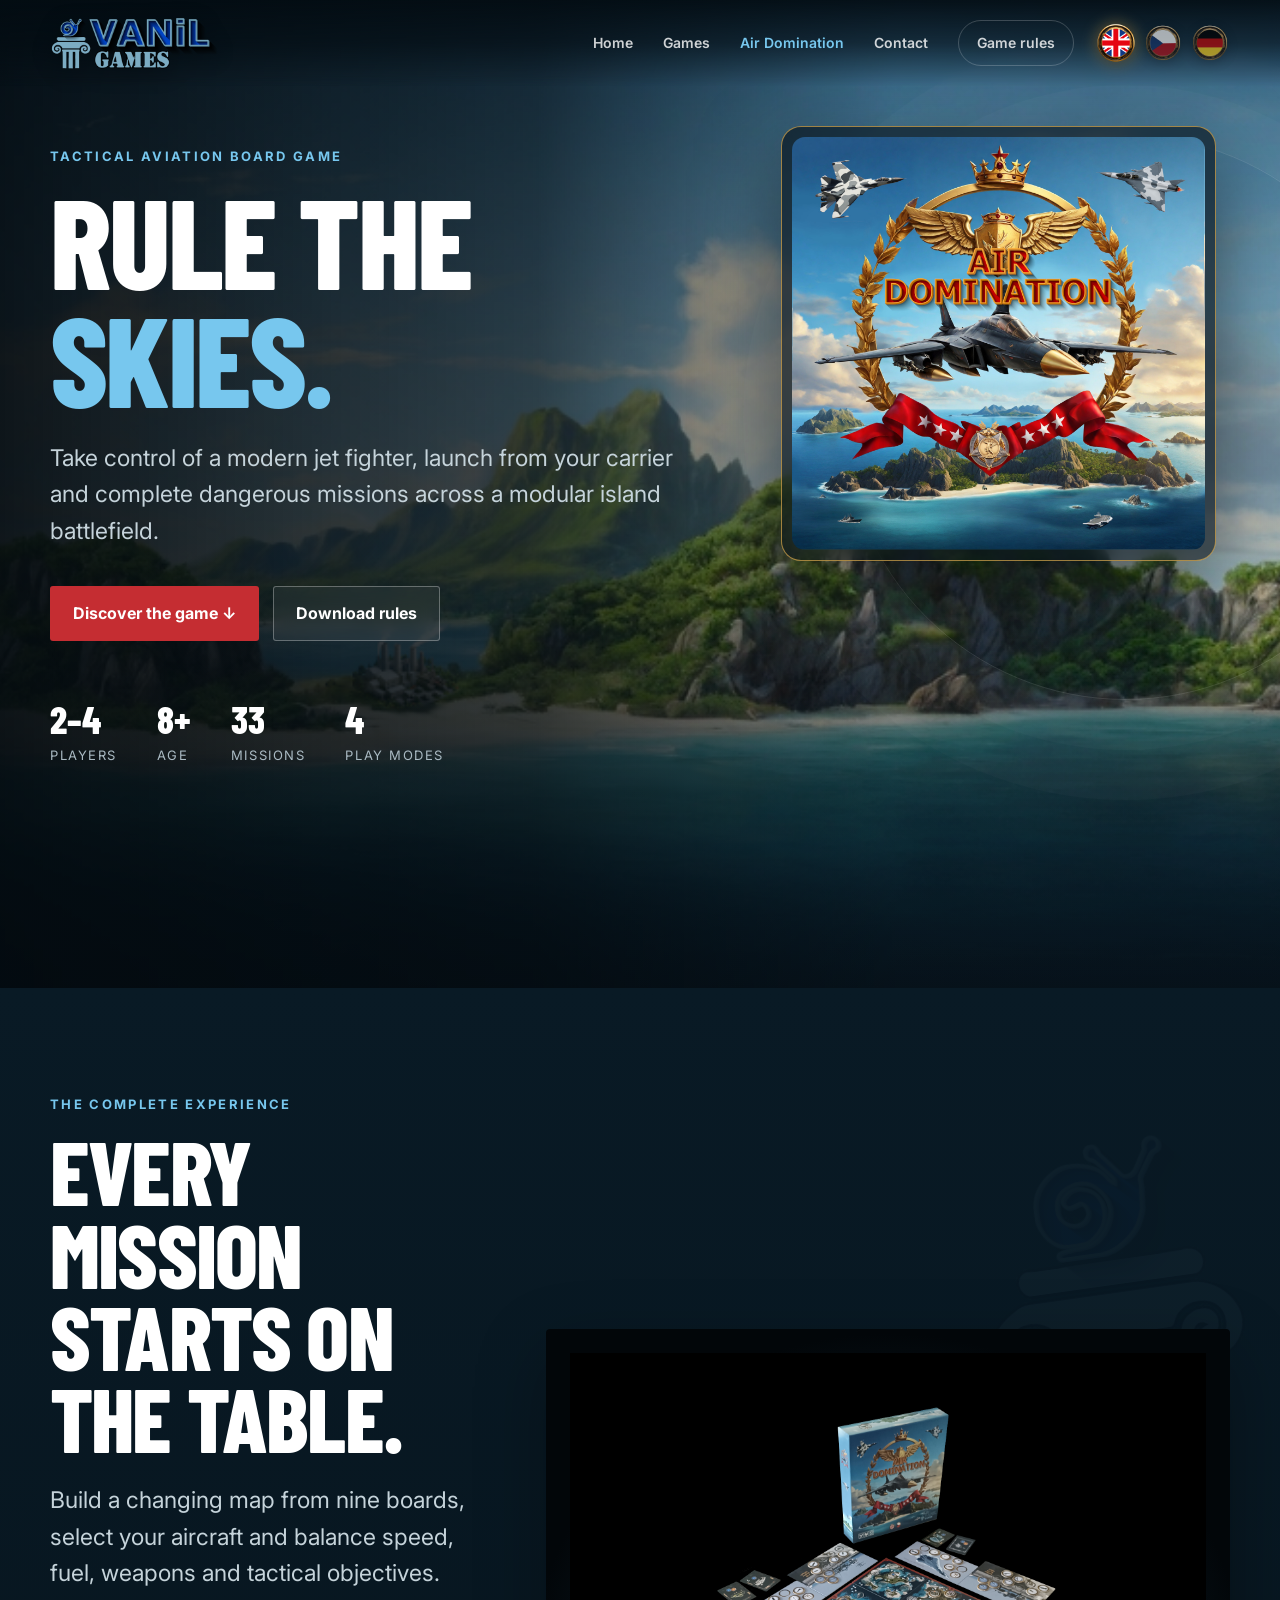
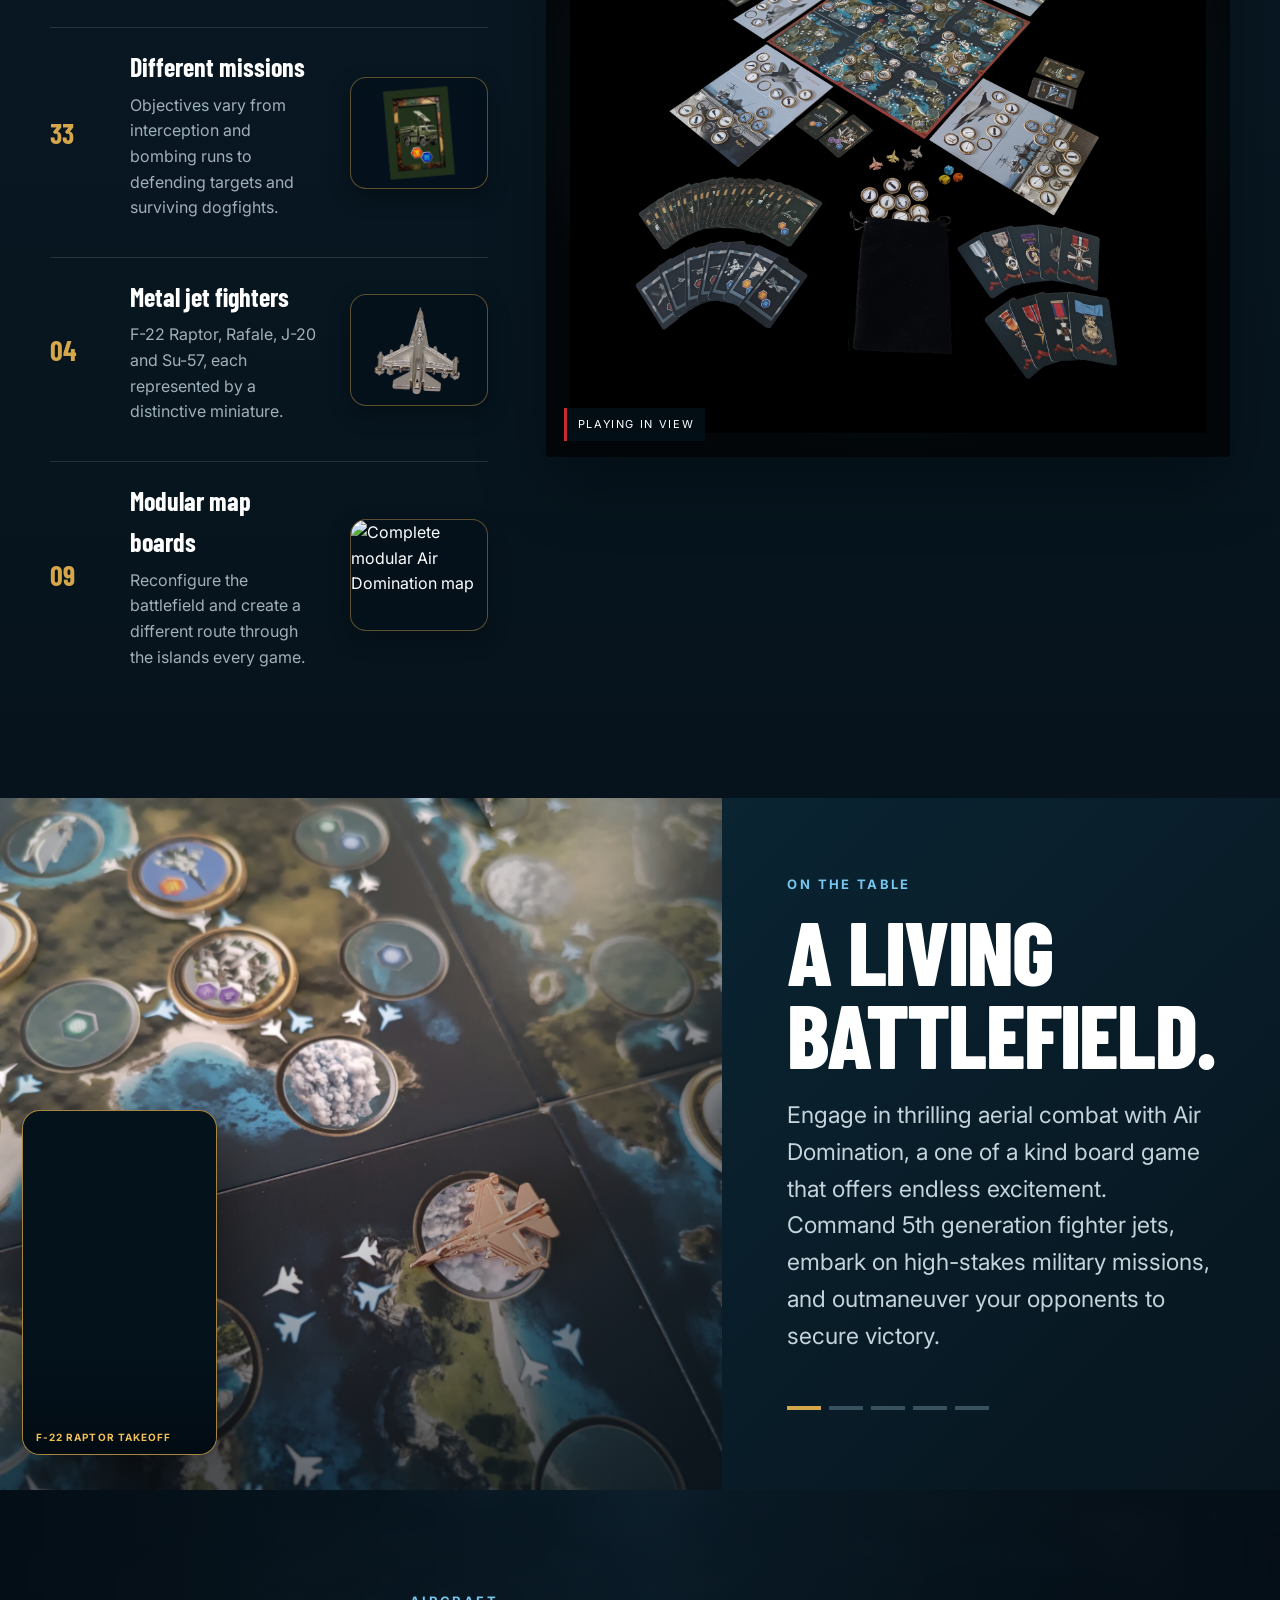
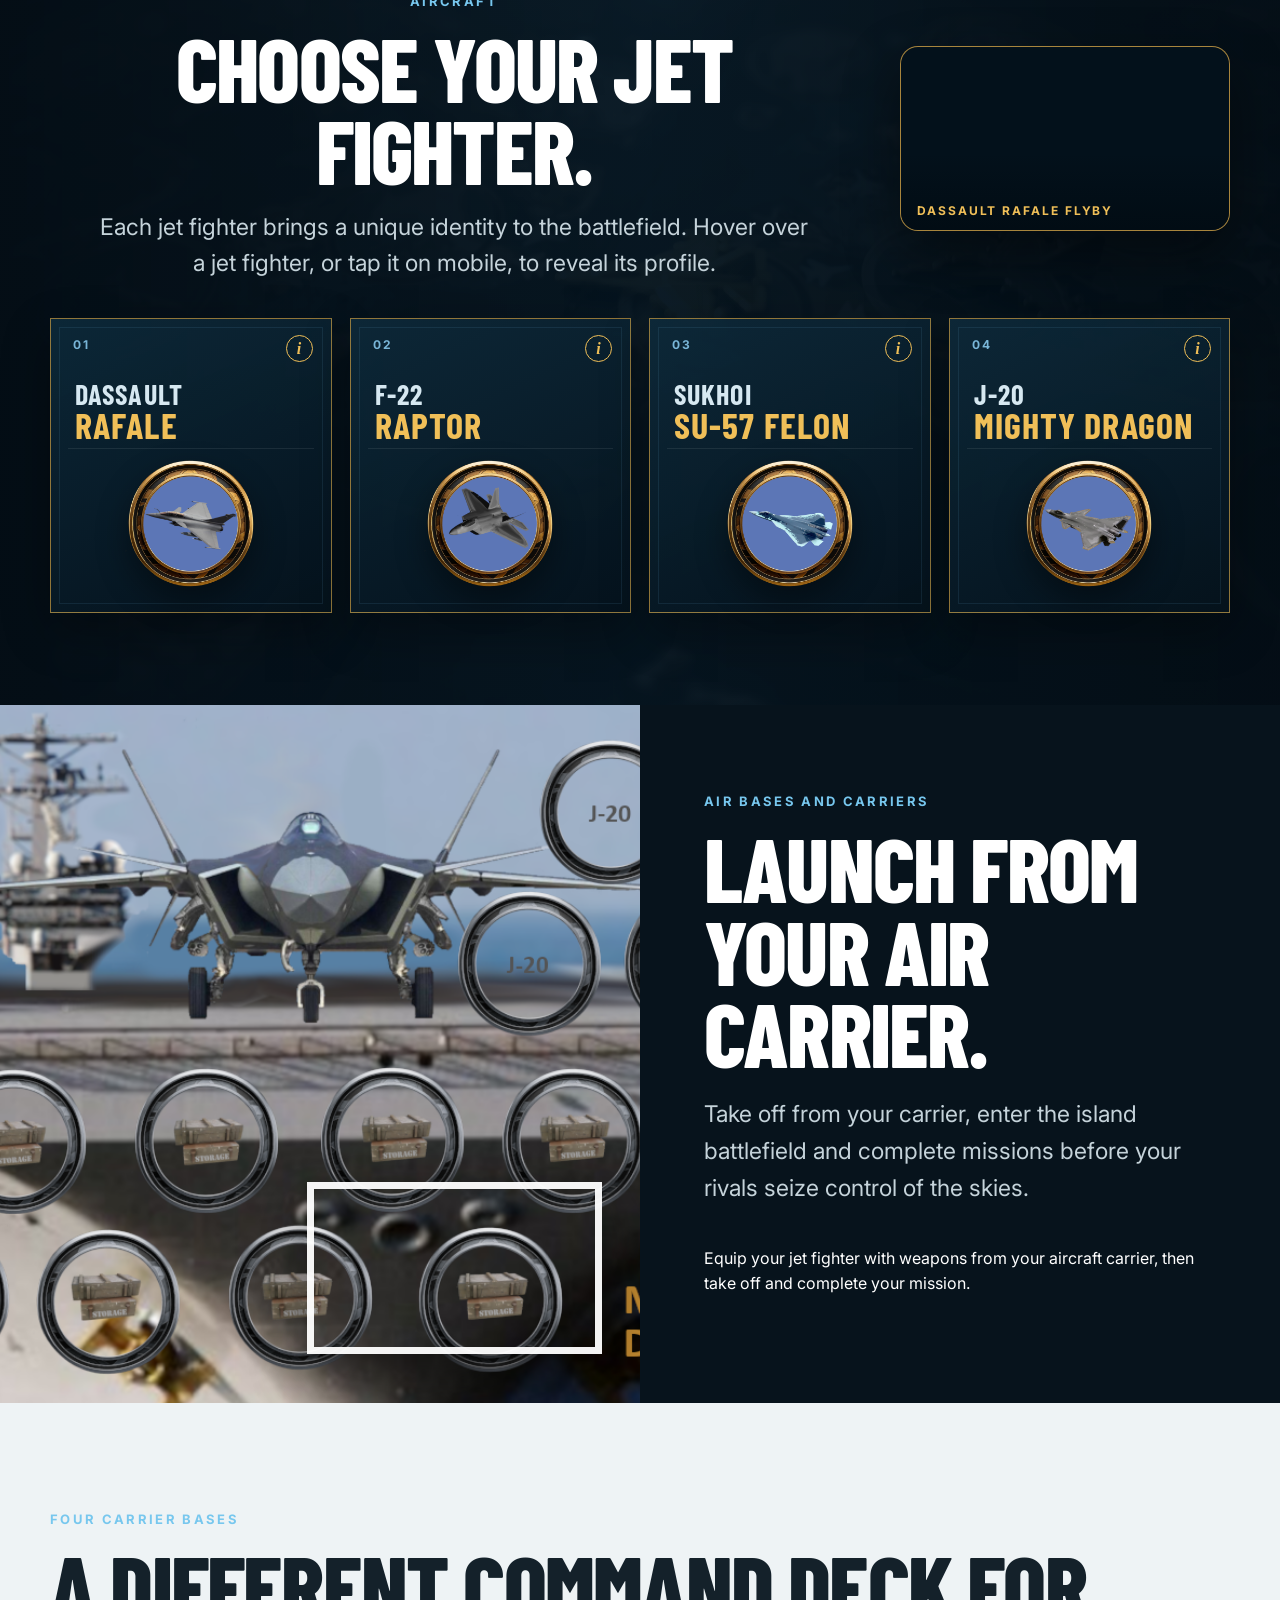
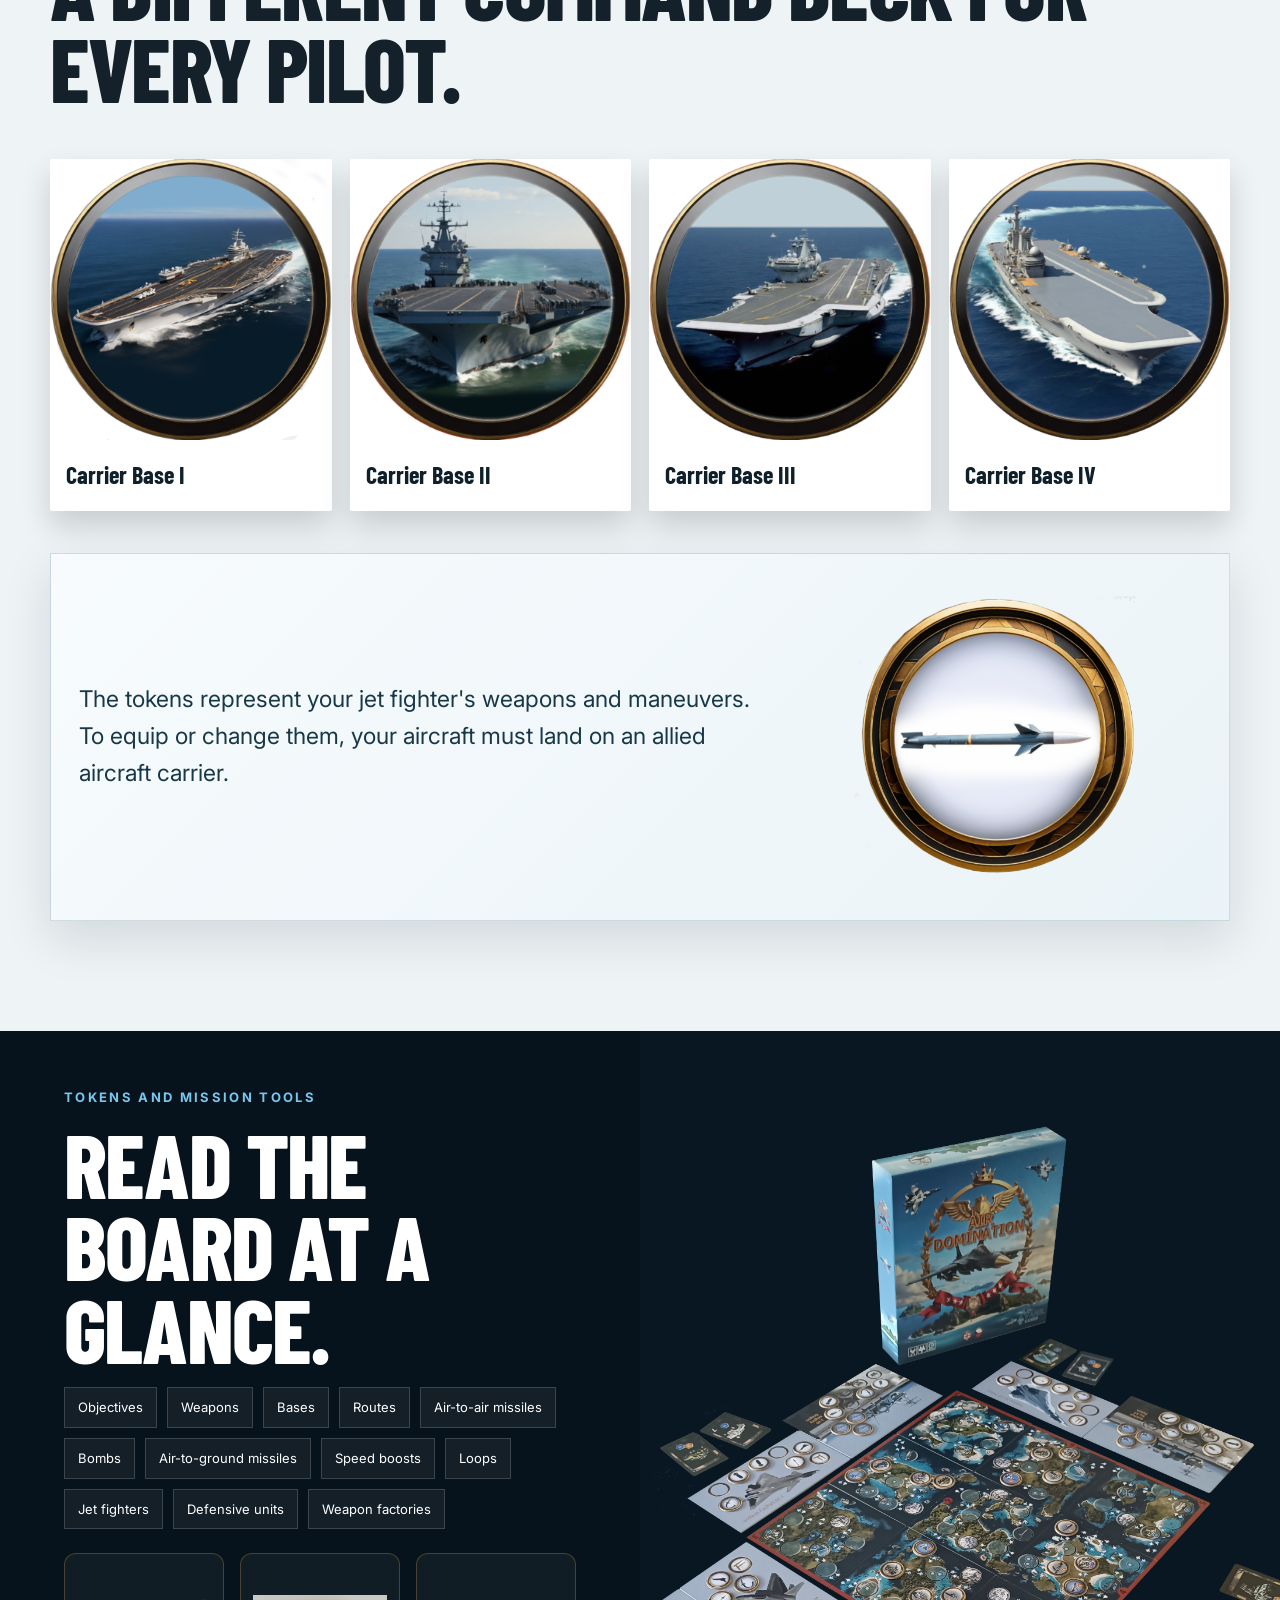
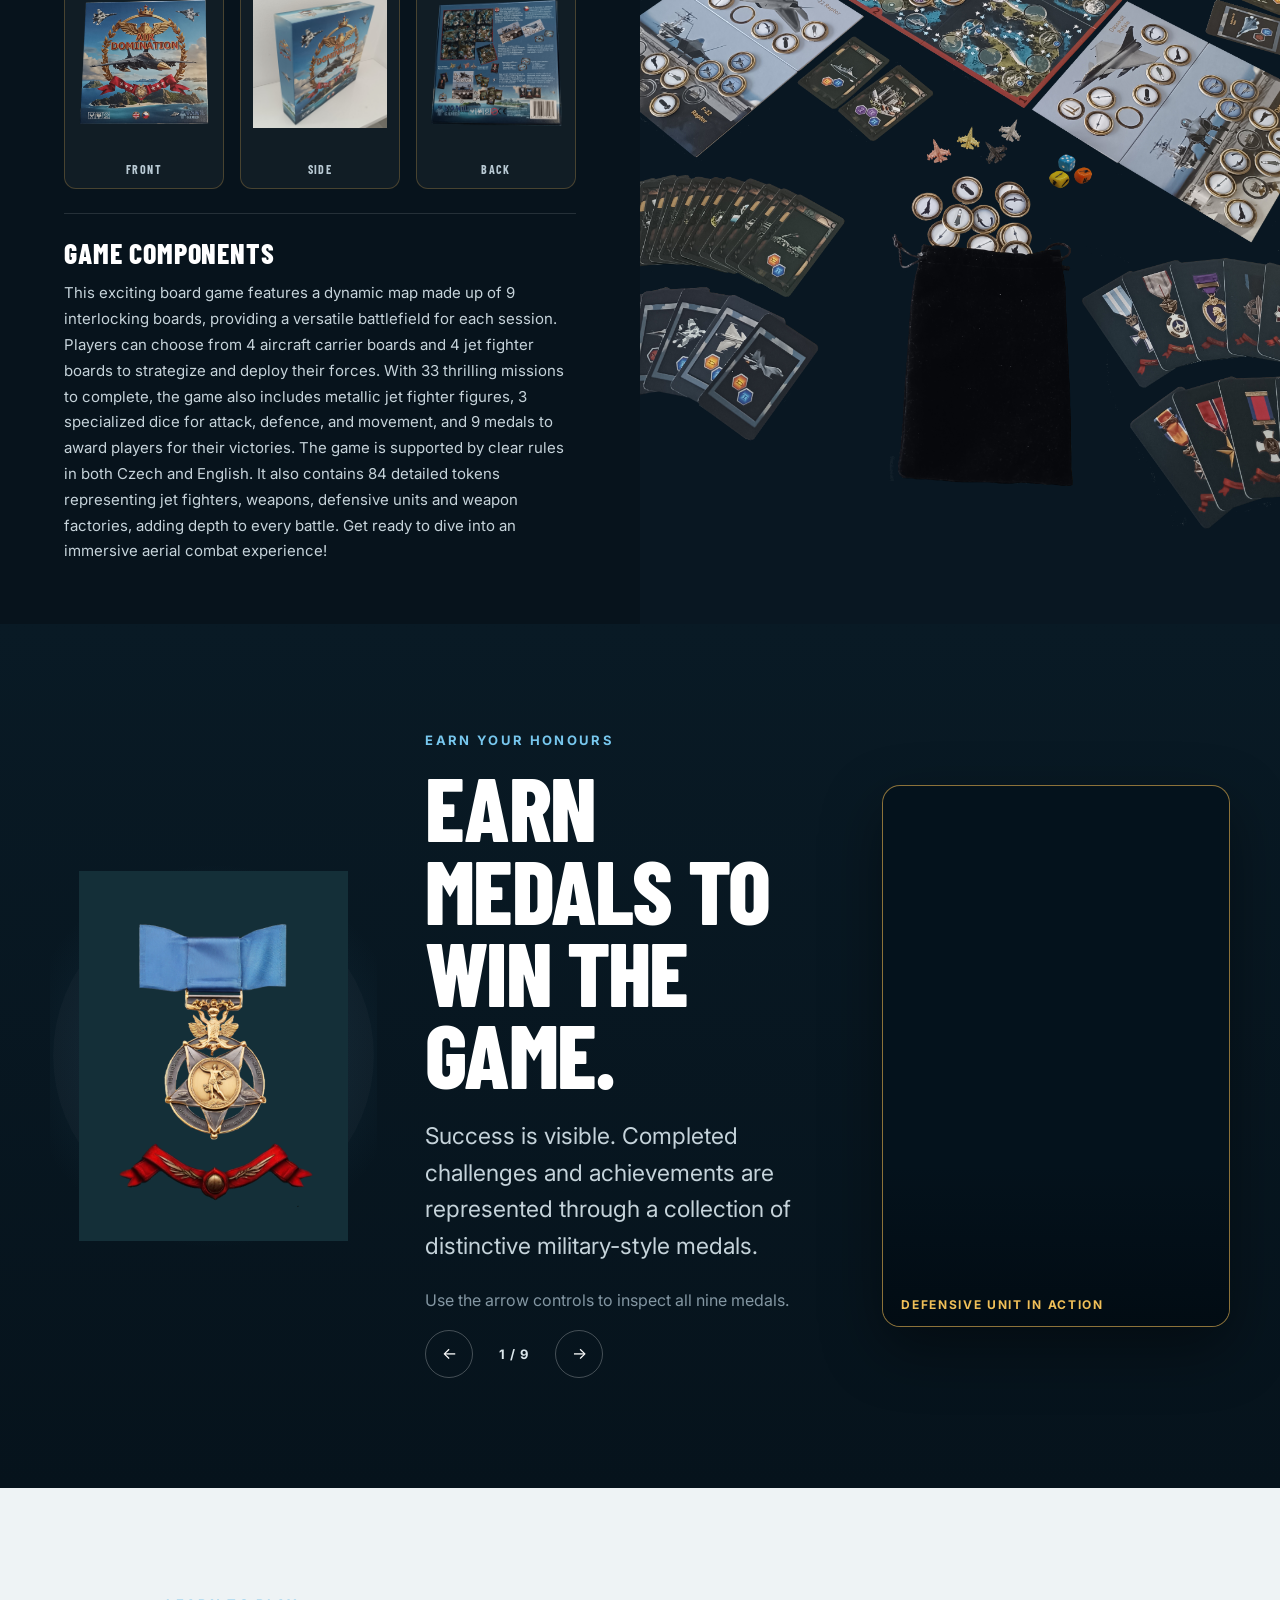
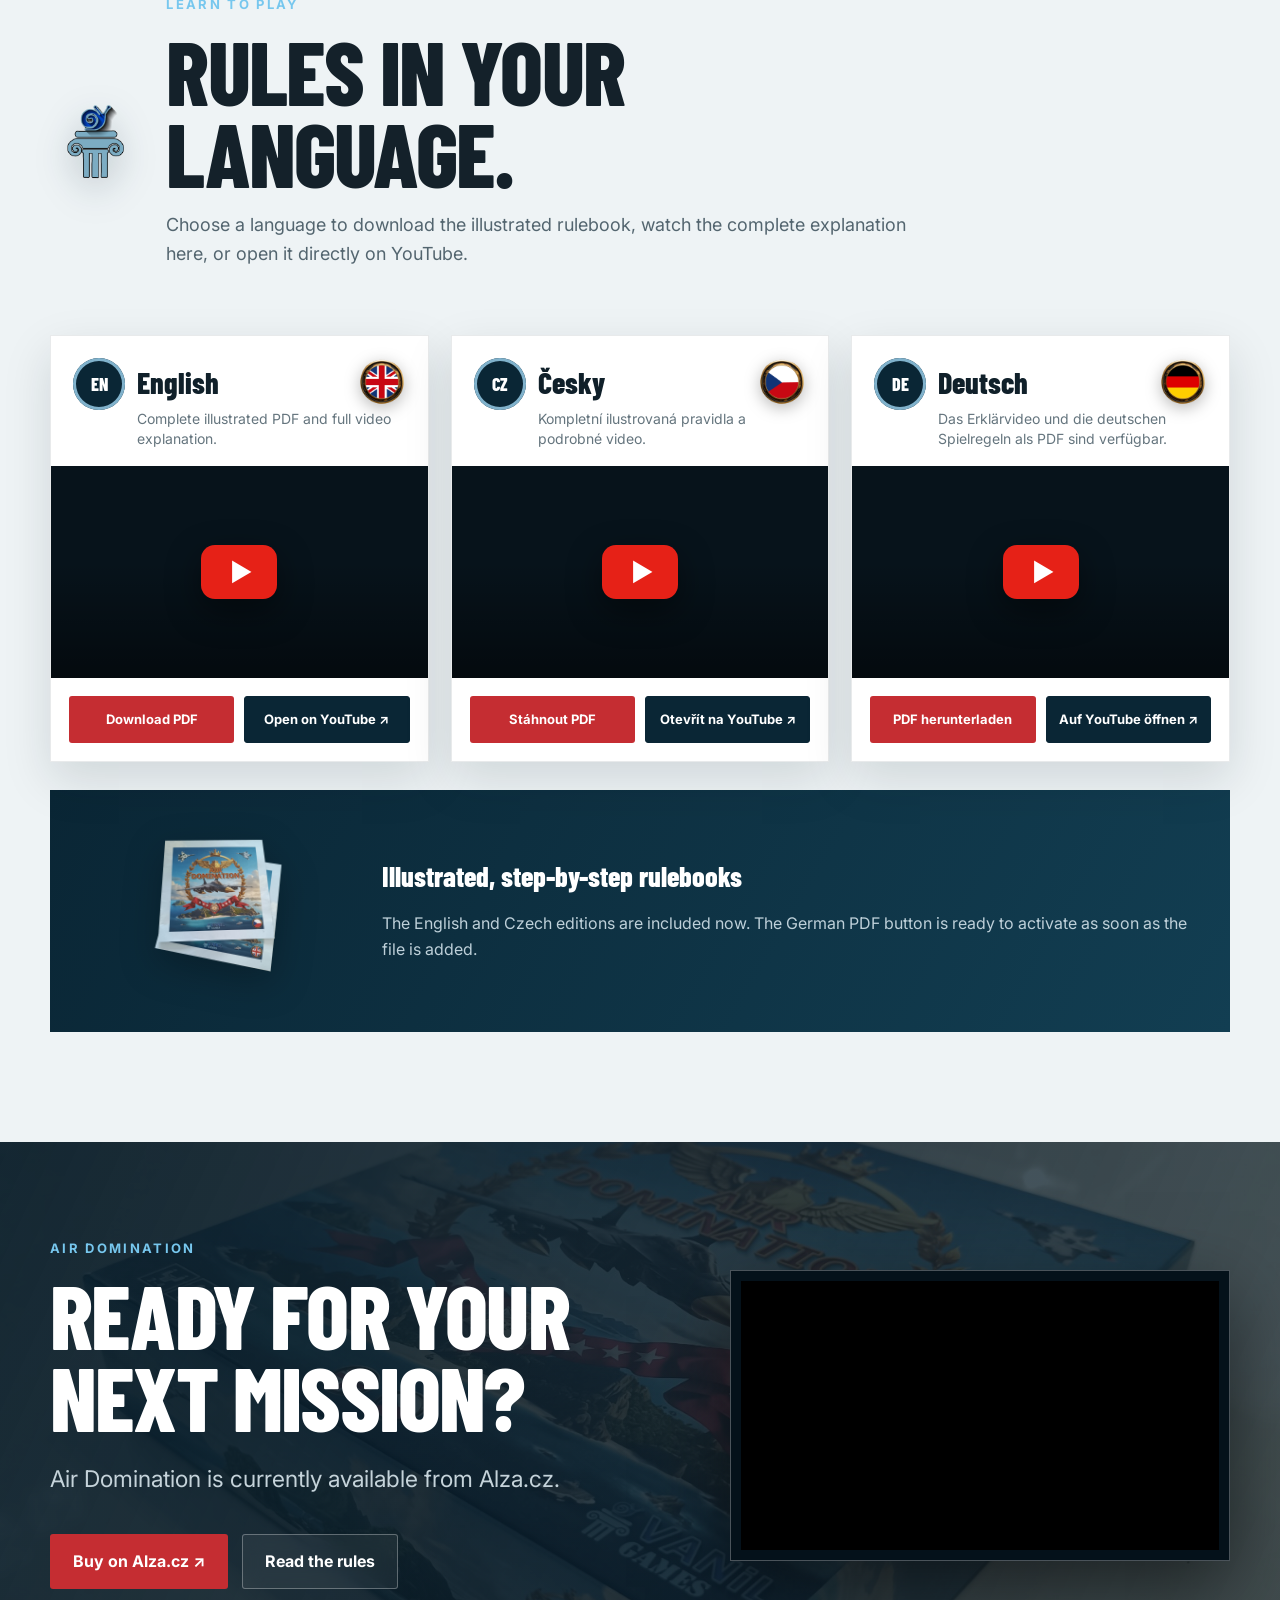
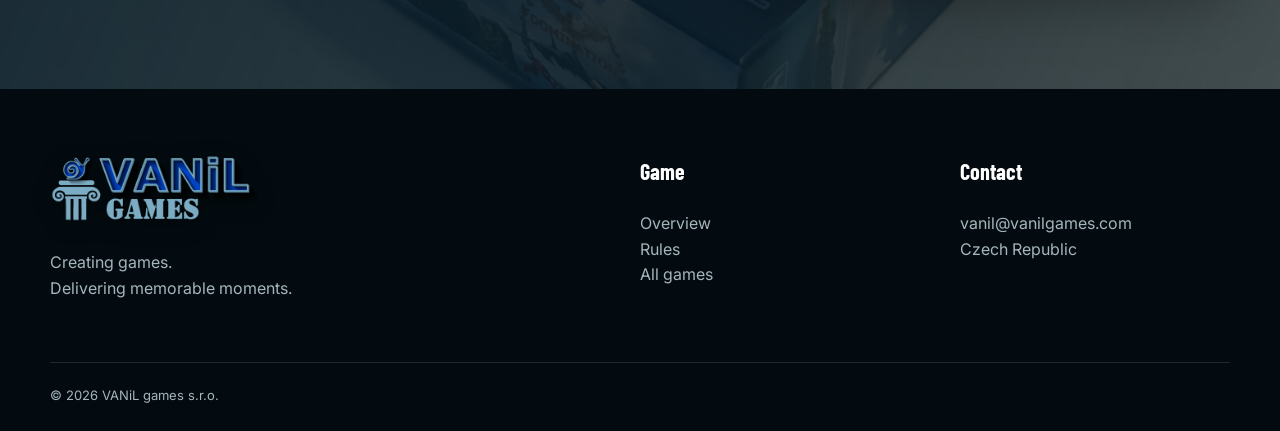
==== commit 1780a457: "VanilGames v22" ====
--- a/air-domination.html
+++ b/air-domination.html
@@ -19,7 +19,7 @@
 <section class="section light" id="rules"><div class="container"><div class="rules-heading reveal"><img alt="VANiL Games emblem" class="section-logo" src="assets/images/vanil-logo-icon.png"/><div><div class="eyebrow">Learn to play</div><h2 class="display lg">Rules in your language.</h2><p class="rules-intro">Choose a language to download the illustrated rulebook, watch the complete explanation here, or open it directly on YouTube.</p></div></div><div class="language-grid">
 <article class="language-card reveal"><div class="language-card-top"><span class="language-code">EN</span><div class="language-copy"><div class="language-title-row"><h3>English</h3><img alt="United Kingdom flag" class="language-flag-image" src="assets/images/flag-en.png"/></div><p>Complete illustrated PDF and full video explanation.</p></div></div><div class="youtube-lite" data-start="5" data-title="Air Domination rules explained in English" data-youtube-id="e5S8MDk8rB0"><button aria-label="Play Air Domination rules explained in English" class="youtube-play" type="button"><span>▶</span></button></div><div class="language-actions"><a class="btn btn-primary" download="" href="assets/rules/air-domination-rules-en.pdf">Download PDF</a><a class="btn btn-dark" href="https://www.youtube.com/watch?v=e5S8MDk8rB0&amp;t=5s" rel="noopener" target="_blank">Open on YouTube ↗</a></div></article>
 <article class="language-card reveal"><div class="language-card-top"><span class="language-code">CZ</span><div class="language-copy"><div class="language-title-row"><h3>Česky</h3><img alt="Czech flag" class="language-flag-image" src="assets/images/flag-cz.png"/></div><p>Kompletní ilustrovaná pravidla a podrobné video.</p></div></div><div class="youtube-lite" data-start="12" data-title="Pravidla Air Domination v češtině" data-youtube-id="kkecQesIRDw"><button aria-label="Přehrát pravidla Air Domination v češtině" class="youtube-play" type="button"><span>▶</span></button></div><div class="language-actions"><a class="btn btn-primary" download="" href="assets/rules/air-domination-rules-cs.pdf">Stáhnout PDF</a><a class="btn btn-dark" href="https://www.youtube.com/watch?v=kkecQesIRDw&amp;t=12s" rel="noopener" target="_blank">Otevřít na YouTube ↗</a></div></article>
-<article class="language-card reveal"><div class="language-card-top"><span class="language-code">DE</span><div class="language-copy"><div class="language-title-row"><h3>Deutsch</h3><img alt="German flag" class="language-flag-image" src="assets/images/flag-german.png"/></div><p>Das Erklärvideo ist verfügbar. Das deutsche PDF folgt bald.</p></div></div><div class="youtube-lite" data-start="27" data-title="Air Domination Spielregeln auf Deutsch" data-youtube-id="qBclu_pBNuQ"><button aria-label="Air Domination Spielregeln auf Deutsch abspielen" class="youtube-play" type="button"><span>▶</span></button></div><div class="language-actions"><span aria-disabled="true" class="btn btn-disabled">PDF coming soon</span><a class="btn btn-dark" href="https://www.youtube.com/watch?v=qBclu_pBNuQ&amp;t=27s" rel="noopener" target="_blank">Auf YouTube öffnen ↗</a></div></article>
+<article class="language-card reveal"><div class="language-card-top"><span class="language-code">DE</span><div class="language-copy"><div class="language-title-row"><h3>Deutsch</h3><img alt="German flag" class="language-flag-image" src="assets/images/flag-german.png"/></div><p>Das Erklärvideo und die deutschen Spielregeln als PDF sind verfügbar.</p></div></div><div class="youtube-lite" data-start="27" data-title="Air Domination Spielregeln auf Deutsch" data-youtube-id="qBclu_pBNuQ"><button aria-label="Air Domination Spielregeln auf Deutsch abspielen" class="youtube-play" type="button"><span>▶</span></button></div><div class="language-actions"><a class="btn btn-primary" href="assets/rules/air-domination-rules-de.pdf" download>PDF herunterladen</a><a class="btn btn-dark" href="https://www.youtube.com/watch?v=qBclu_pBNuQ&amp;t=27s" rel="noopener" target="_blank">Auf YouTube öffnen ↗</a></div></article>
 </div><div class="rules-preview-band reveal"><img alt="Air Domination English and Czech printed rulebooks" src="assets/images/rules-preview.png"/><div><strong>Illustrated, step-by-step rulebooks</strong><p>The English and Czech editions are included now. The German PDF button is ready to activate as soon as the file is added.</p></div></div></div></section>
 <section class="cta"><div class="container cta-mission-grid"><div class="cta-box reveal"><div class="eyebrow">Air Domination</div><h2 class="display lg">Ready for your next mission?</h2><p class="lead">Air Domination is currently available from Alza.cz.</p><div class="actions"><a class="btn btn-primary" href="https://www.alza.cz/EN/toys/air-domination-d12992127.htm?evt=ac&amp;pos=3&amp;sqid=Algolia_a0263448430db88e4d6acb24caf580e8" rel="noopener noreferrer" target="_blank">Buy on Alza.cz ↗</a><a class="btn btn-ghost" href="#rules">Read the rules</a></div></div><div class="cta-hover-video reveal"><video aria-label="VANiL Games Air Domination animation" data-autoplay="" loop="" muted="" playsinline=""><source src="assets/video/vanil-hover.mp4" type="video/mp4"/></video></div></div></section>
 </main>
